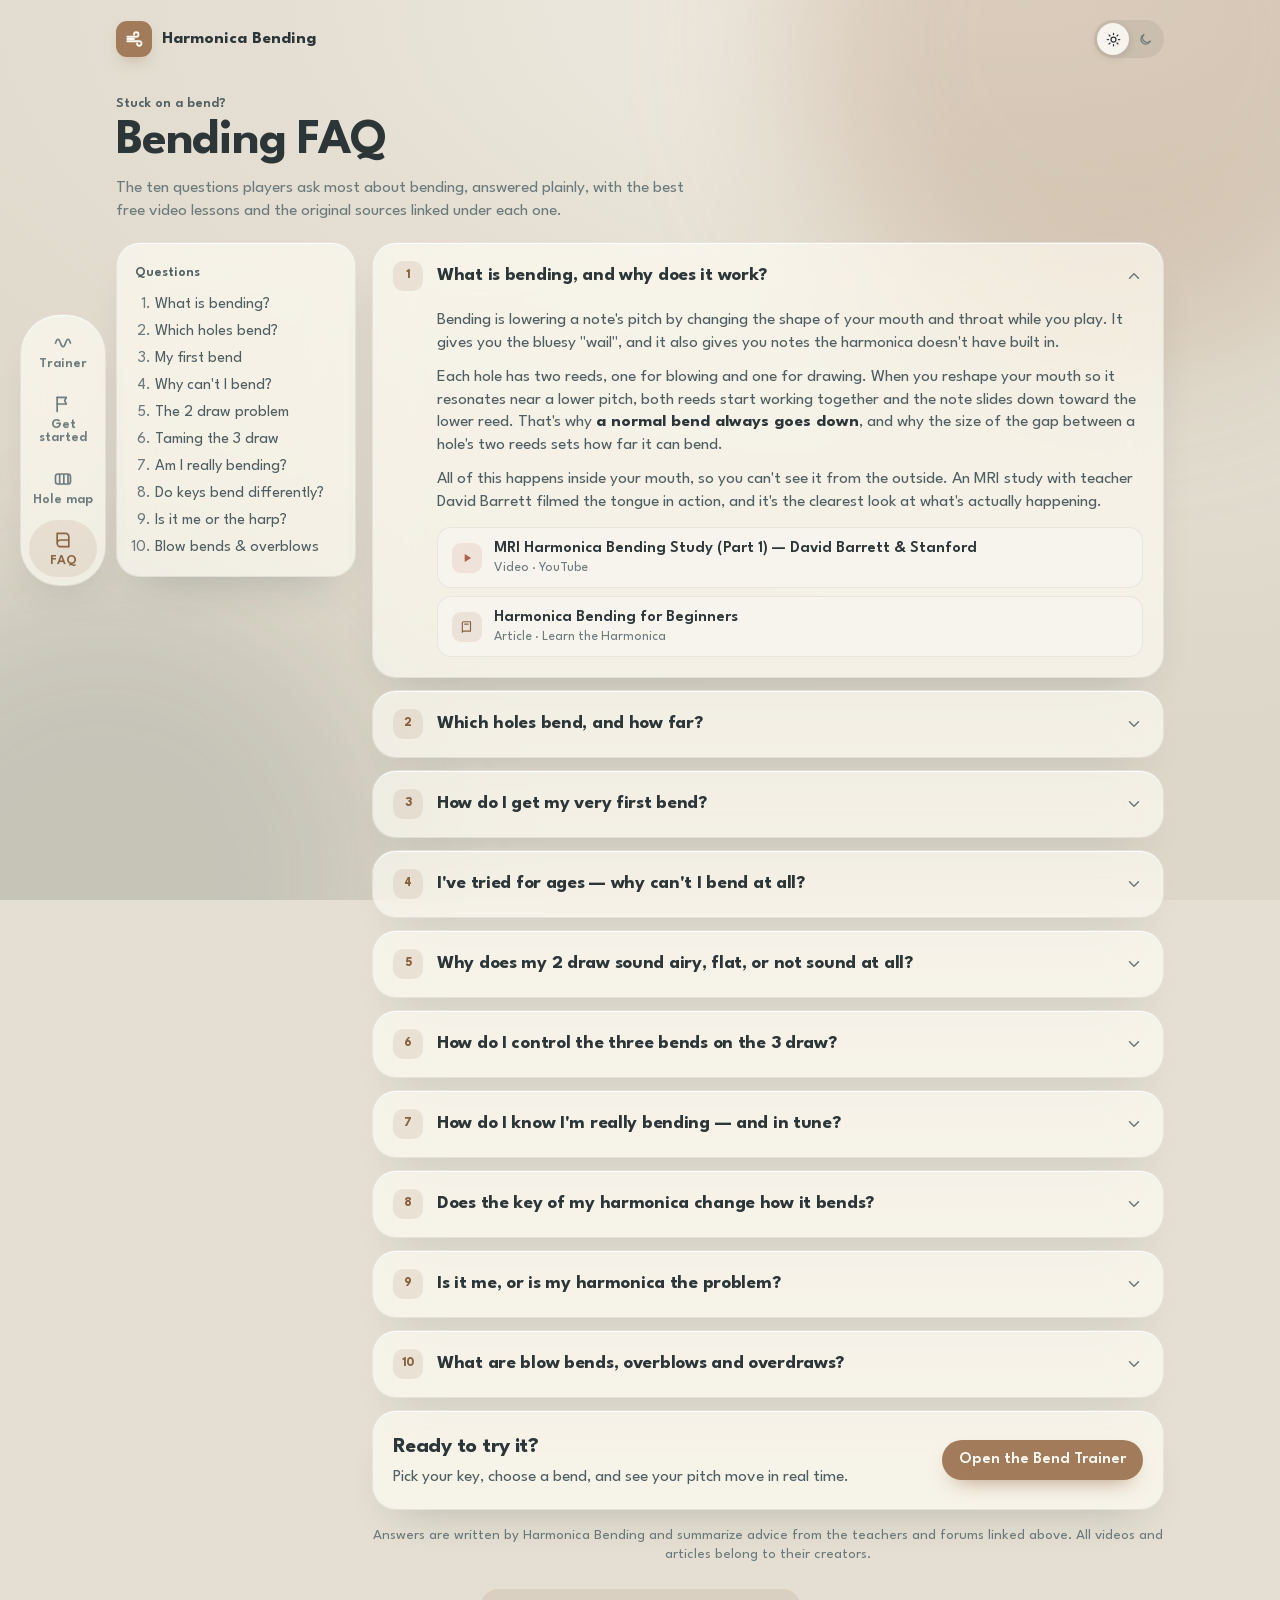
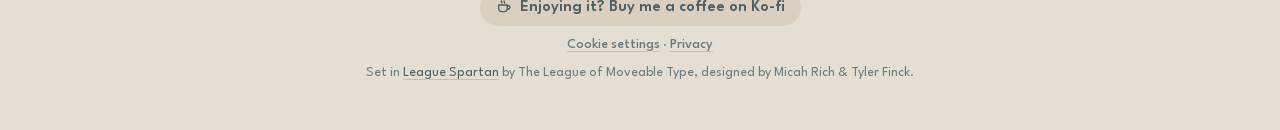
==== faq.html @ 11babf8d "Add side menu and show the hole map in the bend picker - Step 2 now opens the hole map; tapping a be" ====
<!doctype html>
<html lang="en">
<head>
  <meta charset="utf-8">
  <meta name="viewport" content="width=device-width, initial-scale=1, viewport-fit=cover">
  <!-- Google tag (gtag.js) with Consent Mode v2: analytics stays off in the EEA, UK and
       Switzerland until the visitor allows it (banner in js/consent.js). Ads are never used. -->
  <script>
    window.dataLayer = window.dataLayer || [];
    function gtag(){dataLayer.push(arguments);}
    gtag('consent', 'default', {
      ad_storage: 'denied', ad_user_data: 'denied', ad_personalization: 'denied', analytics_storage: 'denied',
      region: ['AT','BE','BG','HR','CY','CZ','DK','EE','FI','FR','DE','GR','HU','IE','IT','LV','LT','LU','MT','NL',
               'PL','PT','RO','SK','SI','ES','SE','IS','LI','NO','GB','CH']
    });
    gtag('consent', 'default', {
      ad_storage: 'denied', ad_user_data: 'denied', ad_personalization: 'denied', analytics_storage: 'granted'
    });
    try {
      var choice = JSON.parse(localStorage.getItem('hs.consent'));
      if (choice) gtag('consent', 'update', { analytics_storage: choice });
    } catch (e) { /* storage unavailable */ }
    gtag('js', new Date());
    gtag('config', 'G-1V1MS5JSF1');
  </script>
  <script async src="https://www.googletagmanager.com/gtag/js?id=G-1V1MS5JSF1"></script>
  <script src="js/consent.js" defer></script>
  <title>Harmonica Bending FAQ · How to Bend Notes on Harmonica</title>
  <meta name="description" content="How to bend notes on harmonica, answered plainly: your first bend, the 2 draw problem, the 3 draw, which holes bend, overblows and more, with free video lessons.">
  <link rel="canonical" href="https://harmonicabending.com/faq">
  <meta property="og:type" content="article">
  <meta property="og:site_name" content="Harmonica Bending">
  <meta property="og:title" content="Harmonica Bending FAQ · How to Bend Notes on Harmonica">
  <meta property="og:description" content="The ten questions players ask most about bending, answered plainly, with the best free video lessons linked under each one.">
  <meta property="og:url" content="https://harmonicabending.com/faq">
  <meta name="twitter:card" content="summary">
  <meta name="twitter:title" content="Harmonica Bending FAQ · How to Bend Notes on Harmonica">
  <meta name="twitter:description" content="The ten questions players ask most about bending, answered plainly, with the best free video lessons linked under each one.">
  <meta name="theme-color" content="#dcd7c9" media="(prefers-color-scheme: light)">
  <meta name="theme-color" content="#2c3639" media="(prefers-color-scheme: dark)">
  <link rel="icon" href="favicon.svg" type="image/svg+xml">
  <script src="js/theme.js"></script>
  <link rel="preload" href="fonts/league-spartan-latin.woff2" as="font" type="font/woff2" crossorigin>
  <link rel="stylesheet" href="css/styles.css">
  <script type="application/ld+json">
{
  "@context": "https://schema.org",
  "@graph": [
    {
      "@type": "WebSite",
      "@id": "https://harmonicabending.com/#website",
      "url": "https://harmonicabending.com/",
      "name": "Harmonica Bending",
      "inLanguage": "en"
    },
    {
      "@type": "FAQPage",
      "@id": "https://harmonicabending.com/faq#faq",
      "url": "https://harmonicabending.com/faq",
      "name": "Harmonica Bending FAQ: How to Bend Notes on Harmonica",
      "description": "Plain answers to the ten most common harmonica bending questions, with free video lessons and sources linked under each one.",
      "inLanguage": "en",
      "dateModified": "2026-10-05",
      "isPartOf": {
        "@id": "https://harmonicabending.com/#website"
      },
      "about": {
        "@type": "Thing",
        "name": "Harmonica bending",
        "sameAs": "https://en.wikipedia.org/wiki/Harmonica_techniques"
      },
      "breadcrumb": {
        "@id": "https://harmonicabending.com/faq#breadcrumb"
      },
      "mainEntity": [
        {
          "@type": "Question",
          "@id": "https://harmonicabending.com/faq#what",
          "name": "What is bending, and why does it work?",
          "url": "https://harmonicabending.com/faq#what",
          "acceptedAnswer": {
            "@type": "Answer",
            "text": "Bending is lowering a note's pitch by changing the shape of your mouth and throat while you play. It gives you the bluesy \"wail\", and it also gives you notes the harmonica doesn't have built in.\n\nEach hole has two reeds, one for blowing and one for drawing. When you reshape your mouth so it resonates near a lower pitch, both reeds start working together and the note slides down toward the lower reed. That's why a normal bend always goes down, and why the size of the gap between a hole's two reeds sets how far it can bend.\n\nAll of this happens inside your mouth, so you can't see it from the outside. An MRI study with teacher David Barrett filmed the tongue in action, and it's the clearest look at what's actually happening."
          }
        },
        {
          "@type": "Question",
          "@id": "https://harmonicabending.com/faq#which",
          "name": "Which holes bend, and how far?",
          "url": "https://harmonicabending.com/faq#which",
          "acceptedAnswer": {
            "@type": "Answer",
            "text": "On a standard 10-hole (Richter-tuned) harmonica, the pattern is the same in every key:\n\n- Draw bends, holes 1–6: hole 1 bends a half step, hole 2 a whole step, hole 3 a step and a half, hole 4 a half step, hole 6 a half step. Hole 5 barely moves.\n- Blow bends, holes 8–10: hole 8 a half step, hole 9 a half step, hole 10 a whole step. Hole 7 barely moves.\n\nOn a C harp, for example, the 3 draw (B) can bend down to B♭, A and A♭. On other keys the actual notes move up or down, but the holes and the number of steps stay the same. The trainer's hole map shows the exact notes for whichever key you pick."
          }
        },
        {
          "@type": "Question",
          "@id": "https://harmonicabending.com/faq#first",
          "name": "How do I get my very first bend?",
          "url": "https://harmonicabending.com/faq#first",
          "acceptedAnswer": {
            "@type": "Answer",
            "text": "Most people get their first bend on the 4 draw or the 1 draw.\n\n- Start with a clean single note. Bending a chord or a leaky note is much harder.\n- Keep your lips relaxed and still. Draw gently, then slide your tongue back as if you were saying \"ee\" and then \"oo\". You should hear the note dip and come back.\n- Try it without the harmonica first: a falling whistle uses almost the same tongue movement.\n- Expect it to take days or weeks, not minutes. Almost everyone finds it slower than they expected."
          }
        },
        {
          "@type": "Question",
          "@id": "https://harmonicabending.com/faq#cant",
          "name": "I've tried for ages — why can't I bend at all?",
          "url": "https://harmonicabending.com/faq#cant",
          "acceptedAnswer": {
            "@type": "Answer",
            "text": "Usually it's one of these:\n\n- Pulling harder instead of reshaping. Force can drag the pitch a little, but it tires you out, can damage reeds, and doesn't build the real skill.\n- Mouth too open, or the harp too shallow. You need a small, rounded \"oo\" mouth with a closed-off space behind it. If your lips barely touch the harp, it won't work.\n- Lips doing the work. The lips should only seal. The tongue, jaw and throat do the bending.\n- Tilting the harp. Tilting can help you find your first bend, but it isn't a long-term technique.\n- A very cheap harmonica. Toy-grade harps leak air and make bending much harder (see question 9)."
          }
        },
        {
          "@type": "Question",
          "@id": "https://harmonicabending.com/faq#two",
          "name": "Why does my 2 draw sound airy, flat, or not sound at all?",
          "url": "https://harmonicabending.com/faq#two",
          "acceptedAnswer": {
            "@type": "Answer",
            "text": "This is the most common problem in a player's first years, and the harp usually isn't broken. The normal resting shape of most people's mouths happens to sit close to the pitch of the 2 draw reed, so it half-bends before you've tried to bend anything. The note comes out weak, flat or breathy.\n\n- Play it softer. A gentle draw often sounds clean where a hard one chokes.\n- Keep the tongue low and flat, with the harp deep in your mouth and a relaxed throat.\n- Keep your nose closed. Breathing through it wastes air and makes bending impossible.\n- Low-key harps (like B♭ and below) make this harder, because their bigger reeds respond more slowly."
          }
        },
        {
          "@type": "Question",
          "@id": "https://harmonicabending.com/faq#three",
          "name": "How do I control the three bends on the 3 draw?",
          "url": "https://harmonicabending.com/faq#three",
          "acceptedAnswer": {
            "@type": "Answer",
            "text": "The 3 draw has three bends packed into one hole, so the trick is control, not depth. Many players can drop straight to the bottom but can't stop halfway.\n\n- Learn them one at a time: the half step first, then the whole step, then the step and a half.\n- Different bends use a different tongue position. The 3 draw bends come from raising the middle-to-back of the tongue (you'll feel it near your back molars). The 2 draw needs the hump even further back.\n- Practice in front of a mirror without the harp, then add the harp back.\n- Use a tuner, or the trainer's green target band, to check you're actually landing on the in-between notes."
          }
        },
        {
          "@type": "Question",
          "@id": "https://harmonicabending.com/faq#know",
          "name": "How do I know I'm really bending — and in tune?",
          "url": "https://harmonicabending.com/faq#know",
          "acceptedAnswer": {
            "@type": "Answer",
            "text": "A real bend makes the note's pitch clearly slide. If you're not sure whether it moved, it probably didn't yet. Changes in tone or volume alone don't count.\n\nBeing in tune is the next step. A bend that only gets three-quarters of the way down sounds sour against a band. Practice two skills:\n\n- Slides: start on the natural note and glide down into the bent note.\n- Straight hits: land directly on the bent note with no audible slide.\n\nThe Bend Trainer was built for this. It draws your pitch live against the target and tells you how close you got and how long you held it."
          }
        },
        {
          "@type": "Question",
          "@id": "https://harmonicabending.com/faq#keys",
          "name": "Does the key of my harmonica change how it bends?",
          "url": "https://harmonicabending.com/faq#keys",
          "acceptedAnswer": {
            "@type": "Answer",
            "text": "The holes and bend sizes are the same on every key, but how it feels changes a lot:\n\n- Lower keys (G, A, B♭, and \"low\" harps) have bigger reeds. Bends are deep and loose but respond slowly, so they're easy to overshoot. The 2 draw is noticeably harder on a B♭ than on a C.\n- Higher keys (E, F, F♯) have small, stiff reeds. Bends happen in a tight window and need precise tongue moves.\n- C, D and A sit in the middle, which is why they're the usual keys to learn bending on.\n\nRange matters too. Standard harps in G to B start in a lower octave than harps in C to F♯, so a G harp is lower than a C harp, not higher.\n\nA handy trick from experienced players: if you can bend a certain pitch on one harp, you can find the same pitch on another key and use the same mouth shape."
          }
        },
        {
          "@type": "Question",
          "@id": "https://harmonicabending.com/faq#harp",
          "name": "Is it me, or is my harmonica the problem?",
          "url": "https://harmonicabending.com/faq#harp",
          "acceptedAnswer": {
            "@type": "Answer",
            "text": "Most of the time it's technique, but the harp can make things much harder:\n\n- Very cheap or toy harps leak air and have poorly set reeds. A solid entry-level harp (the kind most teachers recommend) bends far more easily.\n- Reed gaps (how far each reed sits from its slot) affect how a hole bends. A badly gapped reed can feel stuck, or jump straight to the bottom of the bend.\n- Test it: if one hole fails on one harp but the same note bends fine on a different harp, suspect the harp.\n\nReed gapping is a skill you can learn, or a harmonica technician can set a harp up for you."
          }
        },
        {
          "@type": "Question",
          "@id": "https://harmonicabending.com/faq#over",
          "name": "What are blow bends, overblows and overdraws?",
          "url": "https://harmonicabending.com/faq#over",
          "acceptedAnswer": {
            "@type": "Answer",
            "text": "- Blow bends (holes 8–10) work like draw bends, but while blowing. They need a narrower, more focused airstream. Learn them after your draw bends feel solid.\n- Overblows (holes 1, 4, 5, 6) and overdraws (holes 7, 9, 10) raise the pitch. The opposite reed pops in and plays a note just above the normal one, filling the last gaps in the scale.\n\nOverblows are an advanced technique. Most players start with the 6 overblow, and a well-gapped harp helps a lot. The trainer includes them under \"Show overblows & overdraws\"."
          }
        }
      ]
    },
    {
      "@type": "BreadcrumbList",
      "@id": "https://harmonicabending.com/faq#breadcrumb",
      "itemListElement": [
        {
          "@type": "ListItem",
          "position": 1,
          "name": "Harmonica Bending Trainer",
          "item": "https://harmonicabending.com/"
        },
        {
          "@type": "ListItem",
          "position": 2,
          "name": "Bending FAQ",
          "item": "https://harmonicabending.com/faq"
        }
      ]
    }
  ]
}
  </script>
</head>
<body>
  <div class="backdrop" aria-hidden="true"><div class="glow a"></div><div class="glow b"></div></div>

  <svg width="0" height="0" style="position:absolute" aria-hidden="true">
    <symbol id="i-play" viewBox="0 0 24 24"><path fill="currentColor" d="M8 5v14l11-7z"/></symbol>
    <symbol id="i-read" viewBox="0 0 24 24"><path fill="none" stroke="currentColor" stroke-width="2" stroke-linecap="round" stroke-linejoin="round" d="M4 5a2 2 0 0 1 2-2h12v16H6a2 2 0 0 0-2 2zM4 21V5M8 7h6"/></symbol>
    <symbol id="i-logo" viewBox="0 0 24 24"><g fill="none" stroke="currentColor" stroke-width="2.4" stroke-linecap="round"><path d="M3 9h12a3 3 0 1 0-3-3"/><path d="M3 15h16a3 3 0 1 1-3 3"/><path d="M3 12h9"/></g></symbol>
    <symbol id="i-sun" viewBox="0 0 24 24"><g fill="none" stroke="currentColor" stroke-width="2" stroke-linecap="round"><circle cx="12" cy="12" r="4"/><path d="M12 2v2M12 20v2M4.9 4.9l1.4 1.4M17.7 17.7l1.4 1.4M2 12h2M20 12h2M4.9 19.1l1.4-1.4M17.7 6.3l1.4-1.4"/></g></symbol>
    <symbol id="i-moon" viewBox="0 0 24 24"><path d="M20 14.5A8 8 0 1 1 9.5 4a6.5 6.5 0 0 0 10.5 10.5z" fill="none" stroke="currentColor" stroke-width="2" stroke-linejoin="round"/></symbol>
    <symbol id="i-wave" viewBox="0 0 24 24"><path d="M3 12c2-6 4-6 6 0s4 6 6 0 4-6 6 0" fill="none" stroke="currentColor" stroke-width="2" stroke-linecap="round"/></symbol>
    <symbol id="i-cup" viewBox="0 0 24 24"><g fill="none" stroke="currentColor" stroke-width="2" stroke-linecap="round" stroke-linejoin="round"><path d="M4 9h13v5a5 5 0 0 1-5 5H9a5 5 0 0 1-5-5z"/><path d="M17 10h1.5a2.5 2.5 0 0 1 0 5H17"/><path d="M8 3c0 1.5 1 1.5 1 3M12 3c0 1.5 1 1.5 1 3"/></g></symbol>
    <symbol id="i-chev" viewBox="0 0 24 24"><path fill="none" stroke="currentColor" stroke-width="2" stroke-linecap="round" stroke-linejoin="round" d="m6 9 6 6 6-6"/></symbol>
    <symbol id="i-flag" viewBox="0 0 24 24"><g fill="none" stroke="currentColor" stroke-width="2" stroke-linecap="round" stroke-linejoin="round"><path d="M5 21V4"/><path d="M5 4h11l-2 4 2 4H5"/></g></symbol>
    <symbol id="i-grid" viewBox="0 0 24 24"><g fill="none" stroke="currentColor" stroke-width="2"><rect x="3" y="6" width="18" height="12" rx="3"/><path d="M8 6v12M13 6v12M18 6v12"/></g></symbol>
    <symbol id="i-book" viewBox="0 0 24 24"><path d="M5 4h10a4 4 0 0 1 4 4v12H9a4 4 0 0 1-4-4z M5 16a4 4 0 0 1 4-4h10" fill="none" stroke="currentColor" stroke-width="2" stroke-linejoin="round"/></symbol>
  </svg>

  <nav class="rail" aria-label="Site">
    <a class="ri" href="index.html"><svg aria-hidden="true"><use href="#i-wave"/></svg><span>Trainer</span></a>
    <a class="ri" href="index.html#about"><svg aria-hidden="true"><use href="#i-flag"/></svg><span>Get started</span></a>
    <a class="ri" href="index.html#holeMap"><svg aria-hidden="true"><use href="#i-grid"/></svg><span>Hole map</span></a>
    <a class="ri" href="faq.html" aria-current="page"><svg aria-hidden="true"><use href="#i-book"/></svg><span>FAQ</span></a>
  </nav>

  <div class="shell">
    <header class="topbar">
      <a class="brand" href="index.html">
        <span class="brand-mark"><svg><use href="#i-logo"/></svg></span>
        <span class="brand-name">Harmonica Bending</span>
      </a>
      <span></span>
      <div class="top-actions">
        <div class="theme-toggle" role="group" aria-label="Color theme">
          <button type="button" data-theme-set="light" aria-label="Light mode" title="Light mode"><svg><use href="#i-sun"/></svg></button>
          <button type="button" data-theme-set="dark" aria-label="Dark mode" title="Dark mode"><svg><use href="#i-moon"/></svg></button>
        </div>
      </div>
    </header>

    <section class="faq-intro">
      <span class="lbl">Stuck on a bend?</span>
      <h1 class="display">Bending FAQ</h1>
      <p class="muted">The ten questions players ask most about bending, answered plainly, with the best free video lessons and the original sources linked under each one.</p>
    </section>

    <div class="faq-layout">
      <nav class="toc card" aria-label="Questions">
        <span class="lbl">Questions</span>
        <ol>
          <li><a href="#what">What is bending?</a></li>
          <li><a href="#which">Which holes bend?</a></li>
          <li><a href="#first">My first bend</a></li>
          <li><a href="#cant">Why can't I bend?</a></li>
          <li><a href="#two">The 2 draw problem</a></li>
          <li><a href="#three">Taming the 3 draw</a></li>
          <li><a href="#know">Am I really bending?</a></li>
          <li><a href="#keys">Do keys bend differently?</a></li>
          <li><a href="#harp">Is it me or the harp?</a></li>
          <li><a href="#over">Blow bends &amp; overblows</a></li>
        </ol>
      </nav>

      <div class="faq-list">

        <details class="qa card" id="what" open>
          <summary><span class="qn">1</span>What is bending, and why does it work?<svg class="chev"><use href="#i-chev"/></svg></summary>
          <div class="answer">
            <p>Bending is lowering a note's pitch by changing the shape of your mouth and throat while you play. It gives you the bluesy "wail", and it also gives you notes the harmonica doesn't have built in.</p>
            <p>Each hole has two reeds, one for blowing and one for drawing. When you reshape your mouth so it resonates near a lower pitch, both reeds start working together and the note slides down toward the lower reed. That's why <strong>a normal bend always goes down</strong>, and why the size of the gap between a hole's two reeds sets how far it can bend.</p>
            <p>All of this happens inside your mouth, so you can't see it from the outside. An MRI study with teacher David Barrett filmed the tongue in action, and it's the clearest look at what's actually happening.</p>
            <div class="resources">
              <a class="res" href="https://www.youtube.com/watch?v=I5ZjNUWnhgk" target="_blank" rel="noopener"><span class="res-icon video"><svg><use href="#i-play"/></svg></span><span class="res-text"><b>MRI Harmonica Bending Study (Part 1) — David Barrett &amp; Stanford</b><span>Video · YouTube</span></span></a>
              <a class="res" href="https://www.learntheharmonica.com/post/harmonica-bending-for-beginners" target="_blank" rel="noopener"><span class="res-icon read"><svg><use href="#i-read"/></svg></span><span class="res-text"><b>Harmonica Bending for Beginners</b><span>Article · Learn the Harmonica</span></span></a>
            </div>
          </div>
        </details>

        <details class="qa card" id="which">
          <summary><span class="qn">2</span>Which holes bend, and how far?<svg class="chev"><use href="#i-chev"/></svg></summary>
          <div class="answer">
            <p>On a standard 10-hole (Richter-tuned) harmonica, the pattern is the same in every key:</p>
            <ul>
              <li><strong>Draw bends, holes 1–6:</strong> hole 1 bends a half step, hole 2 a whole step, hole 3 a step and a half, hole 4 a half step, hole 6 a half step. Hole 5 barely moves.</li>
              <li><strong>Blow bends, holes 8–10:</strong> hole 8 a half step, hole 9 a half step, hole 10 a whole step. Hole 7 barely moves.</li>
            </ul>
            <p>On a C harp, for example, the 3 draw (B) can bend down to B♭, A and A♭. On other keys the actual notes move up or down, but the holes and the number of steps stay the same. The trainer's hole map shows the exact notes for whichever key you pick.</p>
            <div class="resources">
              <a class="res" href="index.html"><span class="res-icon read"><svg><use href="#i-read"/></svg></span><span class="res-text"><b>Open the hole map in the Bend Trainer</b><span>Every bend, in all keys</span></span></a>
              <a class="res" href="https://www.learntheharmonica.com/post/harmonica-note-chart-all-keys" target="_blank" rel="noopener"><span class="res-icon read"><svg><use href="#i-read"/></svg></span><span class="res-text"><b>Note Layout for All Keys of Harmonica (free chart)</b><span>Chart · Learn the Harmonica</span></span></a>
            </div>
          </div>
        </details>

        <details class="qa card" id="first">
          <summary><span class="qn">3</span>How do I get my very first bend?<svg class="chev"><use href="#i-chev"/></svg></summary>
          <div class="answer">
            <p>Most people get their first bend on the <strong>4 draw</strong> or the <strong>1 draw</strong>.</p>
            <ul>
              <li>Start with a clean single note. Bending a chord or a leaky note is much harder.</li>
              <li>Keep your lips relaxed and still. Draw gently, then slide your tongue back as if you were saying "ee" and then "oo". You should hear the note dip and come back.</li>
              <li>Try it without the harmonica first: a falling whistle uses almost the same tongue movement.</li>
              <li>Expect it to take days or weeks, not minutes. Almost everyone finds it slower than they expected.</li>
            </ul>
            <div class="resources">
              <a class="res" href="https://www.youtube.com/watch?v=67ZbI4S-hTQ" target="_blank" rel="noopener"><span class="res-icon video"><svg><use href="#i-play"/></svg></span><span class="res-text"><b>3 EASY Steps to Bending on Harmonica</b><span>Video · LearnTheHarmonica.com</span></span></a>
              <a class="res" href="https://www.youtube.com/watch?v=cbiOtr_pNyk" target="_blank" rel="noopener"><span class="res-icon video"><svg><use href="#i-play"/></svg></span><span class="res-text"><b>8 Tips For Bending On Harmonica</b><span>Video · Tomlin Leckie</span></span></a>
            </div>
          </div>
        </details>

        <details class="qa card" id="cant">
          <summary><span class="qn">4</span>I've tried for ages — why can't I bend at all?<svg class="chev"><use href="#i-chev"/></svg></summary>
          <div class="answer">
            <p>Usually it's one of these:</p>
            <ul>
              <li><strong>Pulling harder instead of reshaping.</strong> Force can drag the pitch a little, but it tires you out, can damage reeds, and doesn't build the real skill.</li>
              <li><strong>Mouth too open, or the harp too shallow.</strong> You need a small, rounded "oo" mouth with a closed-off space behind it. If your lips barely touch the harp, it won't work.</li>
              <li><strong>Lips doing the work.</strong> The lips should only seal. The tongue, jaw and throat do the bending.</li>
              <li><strong>Tilting the harp.</strong> Tilting can help you find your first bend, but it isn't a long-term technique.</li>
              <li><strong>A very cheap harmonica.</strong> Toy-grade harps leak air and make bending much harder (see question 9).</li>
            </ul>
            <div class="resources">
              <a class="res" href="https://www.learntheharmonica.com/post/top-5-bending-mistakes-on-harmonica" target="_blank" rel="noopener"><span class="res-icon read"><svg><use href="#i-read"/></svg></span><span class="res-text"><b>Top 5 Bending Mistakes on Harmonica</b><span>Article · Learn the Harmonica</span></span></a>
              <a class="res" href="https://www.youtube.com/watch?v=sfO8AucmXLM" target="_blank" rel="noopener"><span class="res-icon video"><svg><use href="#i-play"/></svg></span><span class="res-text"><b>Are YOU making these MISTAKES with bends?</b><span>Video · YouTube</span></span></a>
            </div>
          </div>
        </details>

        <details class="qa card" id="two">
          <summary><span class="qn">5</span>Why does my 2 draw sound airy, flat, or not sound at all?<svg class="chev"><use href="#i-chev"/></svg></summary>
          <div class="answer">
            <p>This is the most common problem in a player's first years, and the harp usually isn't broken. The normal resting shape of most people's mouths happens to sit close to the pitch of the 2 draw reed, so it half-bends before you've tried to bend anything. The note comes out weak, flat or breathy.</p>
            <ul>
              <li><strong>Play it softer.</strong> A gentle draw often sounds clean where a hard one chokes.</li>
              <li>Keep the tongue low and flat, with the harp deep in your mouth and a relaxed throat.</li>
              <li>Keep your nose closed. Breathing through it wastes air and makes bending impossible.</li>
              <li>Low-key harps (like B♭ and below) make this harder, because their bigger reeds respond more slowly.</li>
            </ul>
            <div class="resources">
              <a class="res" href="https://www.youtube.com/watch?v=QTzyM-mq7Qc" target="_blank" rel="noopener"><span class="res-icon video"><svg><use href="#i-play"/></svg></span><span class="res-text"><b>Harmonica 2 hole draw problem (How to play a clean 2 hole draw)</b><span>Video · Tomlin Leckie</span></span></a>
              <a class="res" href="https://www.bluesharmonica.com/whats_deal_2_draw" target="_blank" rel="noopener"><span class="res-icon read"><svg><use href="#i-read"/></svg></span><span class="res-text"><b>"What's the deal with the 2 draw?" — David Barrett answers</b><span>Forum · BluesHarmonica.com</span></span></a>
              <a class="res" href="https://www.bluesharmonica.com/faq" target="_blank" rel="noopener"><span class="res-icon video"><svg><use href="#i-play"/></svg></span><span class="res-text"><b>BluesHarmonica.com FAQ videos (2 draw &amp; high notes)</b><span>Video · BluesHarmonica.com</span></span></a>
            </div>
          </div>
        </details>

        <details class="qa card" id="three">
          <summary><span class="qn">6</span>How do I control the three bends on the 3 draw?<svg class="chev"><use href="#i-chev"/></svg></summary>
          <div class="answer">
            <p>The 3 draw has three bends packed into one hole, so the trick is <strong>control, not depth</strong>. Many players can drop straight to the bottom but can't stop halfway.</p>
            <ul>
              <li>Learn them one at a time: the half step first, then the whole step, then the step and a half.</li>
              <li>Different bends use a different tongue position. The 3 draw bends come from raising the middle-to-back of the tongue (you'll feel it near your back molars). The 2 draw needs the hump even further back.</li>
              <li>Practice in front of a mirror without the harp, then add the harp back.</li>
              <li>Use a tuner, or the trainer's green target band, to check you're actually landing on the in-between notes.</li>
            </ul>
            <div class="resources">
              <a class="res" href="https://www.youtube.com/watch?v=og8cnKY75Ts" target="_blank" rel="noopener"><span class="res-icon video"><svg><use href="#i-play"/></svg></span><span class="res-text"><b>Mastering Bending | 3 Hole Draw</b><span>Video · Konstantin Reinfeld</span></span></a>
              <a class="res" href="https://www.youtube.com/watch?v=NN5TU206UP4" target="_blank" rel="noopener"><span class="res-icon video"><svg><use href="#i-play"/></svg></span><span class="res-text"><b>How to master hole 3 bend a whole tone step</b><span>Video · Filip Jers Music</span></span></a>
              <a class="res" href="https://bluesharmonica.com/2_and_3_hole_bends" target="_blank" rel="noopener"><span class="res-icon read"><svg><use href="#i-read"/></svg></span><span class="res-text"><b>2 and 3 hole bends — tongue placement explained</b><span>Forum · BluesHarmonica.com</span></span></a>
            </div>
          </div>
        </details>

        <details class="qa card" id="know">
          <summary><span class="qn">7</span>How do I know I'm really bending — and in tune?<svg class="chev"><use href="#i-chev"/></svg></summary>
          <div class="answer">
            <p>A real bend makes the note's pitch clearly slide. If you're not sure whether it moved, it probably didn't yet. Changes in tone or volume alone don't count.</p>
            <p>Being in tune is the next step. A bend that only gets three-quarters of the way down sounds sour against a band. Practice two skills:</p>
            <ul>
              <li><strong>Slides:</strong> start on the natural note and glide down into the bent note.</li>
              <li><strong>Straight hits:</strong> land directly on the bent note with no audible slide.</li>
            </ul>
            <p>The <a href="index.html">Bend Trainer</a> was built for this. It draws your pitch live against the target and tells you how close you got and how long you held it.</p>
            <div class="resources">
              <a class="res" href="https://www.youtube.com/watch?v=CtQJVeVrCl4" target="_blank" rel="noopener"><span class="res-icon video"><svg><use href="#i-play"/></svg></span><span class="res-text"><b>How to hit your blues harmonica bends straight on</b><span>Video · Tomlin Leckie</span></span></a>
              <a class="res" href="index.html"><span class="res-icon read"><svg><use href="#i-read"/></svg></span><span class="res-text"><b>Check your bends live in the Bend Trainer</b><span>Uses your microphone</span></span></a>
            </div>
          </div>
        </details>

        <details class="qa card" id="keys">
          <summary><span class="qn">8</span>Does the key of my harmonica change how it bends?<svg class="chev"><use href="#i-chev"/></svg></summary>
          <div class="answer">
            <p>The holes and bend sizes are the same on every key, but <strong>how it feels changes a lot</strong>:</p>
            <ul>
              <li><strong>Lower keys</strong> (G, A, B♭, and "low" harps) have bigger reeds. Bends are deep and loose but respond slowly, so they're easy to overshoot. The 2 draw is noticeably harder on a B♭ than on a C.</li>
              <li><strong>Higher keys</strong> (E, F, F♯) have small, stiff reeds. Bends happen in a tight window and need precise tongue moves.</li>
              <li><strong>C, D and A</strong> sit in the middle, which is why they're the usual keys to learn bending on.</li>
            </ul>
            <p>Range matters too. Standard harps in G to B start in a lower octave than harps in C to F♯, so a G harp is lower than a C harp, not higher.</p>
            <p>A handy trick from experienced players: if you can bend a certain pitch on one harp, you can find the same pitch on another key and use the same mouth shape.</p>
            <div class="resources">
              <a class="res" href="https://www.youtube.com/watch?v=7IGpaUlwu8I" target="_blank" rel="noopener"><span class="res-icon video"><svg><use href="#i-play"/></svg></span><span class="res-text"><b>Low vs Regular Harmonicas: Everything You Need To Know</b><span>Video · YouTube</span></span></a>
              <a class="res" href="https://www.bluesharmonica.com/octave_range" target="_blank" rel="noopener"><span class="res-icon read"><svg><use href="#i-read"/></svg></span><span class="res-text"><b>Octave range of harmonica keys — Winslow Yerxa</b><span>Forum · BluesHarmonica.com</span></span></a>
              <a class="res" href="https://www.bluesharmonica.com/holes_do_not_bend" target="_blank" rel="noopener"><span class="res-icon read"><svg><use href="#i-read"/></svg></span><span class="res-text"><b>Holes that do not bend — the same-pitch trick</b><span>Forum · BluesHarmonica.com</span></span></a>
            </div>
          </div>
        </details>

        <details class="qa card" id="harp">
          <summary><span class="qn">9</span>Is it me, or is my harmonica the problem?<svg class="chev"><use href="#i-chev"/></svg></summary>
          <div class="answer">
            <p>Most of the time it's technique, but the harp can make things much harder:</p>
            <ul>
              <li><strong>Very cheap or toy harps</strong> leak air and have poorly set reeds. A solid entry-level harp (the kind most teachers recommend) bends far more easily.</li>
              <li><strong>Reed gaps</strong> (how far each reed sits from its slot) affect how a hole bends. A badly gapped reed can feel stuck, or jump straight to the bottom of the bend.</li>
              <li><strong>Test it:</strong> if one hole fails on one harp but the same note bends fine on a different harp, suspect the harp.</li>
            </ul>
            <p>Reed gapping is a skill you can learn, or a harmonica technician can set a harp up for you.</p>
            <div class="resources">
              <a class="res" href="https://www.youtube.com/watch?v=hWo0MEljFPA" target="_blank" rel="noopener"><span class="res-icon video"><svg><use href="#i-play"/></svg></span><span class="res-text"><b>Is my harmonica broken? Can it be fixed?</b><span>Video · Li'l Chuck The One Man Skiffle Machine</span></span></a>
              <a class="res" href="https://forum.harmonica.com/t/clean-2-hole-draw-not-bent/8710" target="_blank" rel="noopener"><span class="res-icon read"><svg><use href="#i-read"/></svg></span><span class="res-text"><b>Clean 2 hole draw — reed or technique?</b><span>Forum · Harmonica.com</span></span></a>
            </div>
          </div>
        </details>

        <details class="qa card" id="over">
          <summary><span class="qn">10</span>What are blow bends, overblows and overdraws?<svg class="chev"><use href="#i-chev"/></svg></summary>
          <div class="answer">
            <ul>
              <li><strong>Blow bends</strong> (holes 8–10) work like draw bends, but while blowing. They need a narrower, more focused airstream. Learn them after your draw bends feel solid.</li>
              <li><strong>Overblows</strong> (holes 1, 4, 5, 6) and <strong>overdraws</strong> (holes 7, 9, 10) <em>raise</em> the pitch. The opposite reed pops in and plays a note just above the normal one, filling the last gaps in the scale.</li>
            </ul>
            <p>Overblows are an advanced technique. Most players start with the 6 overblow, and a well-gapped harp helps a lot. The trainer includes them under "Show overblows &amp; overdraws".</p>
            <div class="resources">
              <a class="res" href="https://www.youtube.com/watch?v=PyQrPxJ0u_8" target="_blank" rel="noopener"><span class="res-icon video"><svg><use href="#i-play"/></svg></span><span class="res-text"><b>Harmonica Blues Lesson 31 — How To Overblow 6</b><span>Video · zenmusicuk</span></span></a>
              <a class="res" href="https://en.wikipedia.org/wiki/Harmonica_techniques" target="_blank" rel="noopener"><span class="res-icon read"><svg><use href="#i-read"/></svg></span><span class="res-text"><b>Harmonica techniques — bending &amp; overbending</b><span>Reference · Wikipedia</span></span></a>
            </div>
          </div>
        </details>

        <section class="cta card">
          <div>
            <h3 class="display">Ready to try it?</h3>
            <p>Pick your key, choose a bend, and see your pitch move in real time.</p>
          </div>
          <a class="btn btn-primary" href="index.html">Open the Bend Trainer</a>
        </section>

        <p class="faq-note">Answers are written by Harmonica Bending and summarize advice from the teachers and forums linked above. All videos and articles belong to their creators.</p>
      </div>
    </div>

    <footer class="footer">
      <a class="kofi" href="https://ko-fi.com/harpbends" target="_blank" rel="noopener"><svg><use href="#i-cup"/></svg>Enjoying it? Buy me a coffee on Ko-fi</a>
      <p class="footer-links"><button type="button" class="linkish" data-cookie-settings>Cookie settings</button> · <a href="privacy.html">Privacy</a></p>
      <p class="credits">Set in <a href="https://github.com/theleagueof/league-spartan" target="_blank" rel="noopener">League Spartan</a> by The League of Moveable Type, designed by Micah Rich &amp; Tyler Finck.</p>
    </footer>
  </div>
  <script>
    // Open the matching answer when a question is linked or clicked in the sidebar
    function openFromHash() {
      const el = location.hash && document.querySelector(location.hash);
      if (el && el.tagName === 'DETAILS') { el.open = true; el.scrollIntoView({ behavior: 'smooth', block: 'start' }); }
    }
    window.addEventListener('hashchange', openFromHash);
    openFromHash();
  </script>
</body>
</html>
---- css/styles.css ----
/* ───────── Harmonica Bending · Inkwell / Lunar Eclipse / Creme Brulee / Au Lait ───────── */

/* ── Font (self-hosted variable font, SIL Open Font License; see fonts/OFL-LeagueSpartan.txt) ──
   League Spartan by The League of Moveable Type (Micah Rich, Tyler Finck), used for everything. */
@font-face { font-family: "League Spartan"; font-style: normal; font-weight: 100 900; font-display: swap;
  src: url(../fonts/league-spartan-latin.woff2) format('woff2');
  unicode-range: U+0000-00FF, U+0131, U+0152-0153, U+02BB-02BC, U+02C6, U+02DA, U+02DC, U+0304, U+0308, U+0329, U+2000-206F, U+20AC, U+2122, U+2191, U+2193, U+2212, U+2215, U+FEFF, U+FFFD; }
@font-face { font-family: "League Spartan"; font-style: normal; font-weight: 100 900; font-display: swap;
  src: url(../fonts/league-spartan-latin-ext.woff2) format('woff2');
  unicode-range: U+0100-02BA, U+02BD-02C5, U+02C7-02CC, U+02CE-02D7, U+02DD-02FF, U+1D00-1DBF, U+1E00-1E9F, U+1EF2-1EFF, U+2020, U+20A0-20AB, U+20AD-20C4, U+2113, U+2C60-2C7F, U+A720-A7FF; }

:root, :root[data-theme="light"] {
  color-scheme: light;
  --bg-1: #f3efe6; --bg-2: #e4dfd2; --bg-3: #dcd7c9;            /* Au Lait */
  --glow-a: rgba(162, 123, 91, 0.30); --glow-b: rgba(63, 78, 79, 0.14); --glow-good: rgba(111, 154, 118, 0.40);
  --card: rgba(255, 253, 248, 0.64); --card-solid: #f7f4ed; --card-fallback: #f3efe7;
  --line: rgba(44, 54, 57, 0.08); --line-strong: rgba(44, 54, 57, 0.18);
  --ink: #2c3639; --ink-2: #4f5e61; --ink-3: #6c7a7b;            /* Inkwell */
  --accent: #a27b5b; --accent-text: #87623f; --accent-soft: rgba(162, 123, 91, 0.14); --on-accent: #fffaf3;
  --track: rgba(44, 54, 57, 0.08);
  --good: #5d8a66; --good-soft: rgba(111, 154, 118, 0.18);
  --bad: #b0604f; --bad-soft: rgba(176, 96, 79, 0.12);
  --adv: #8c6c82; --adv-soft: rgba(140, 108, 130, 0.12);
  --shadow: 0 1px 0 rgba(255, 255, 255, 0.85) inset, 0 22px 44px -26px rgba(44, 54, 57, 0.28);
}
:root[data-theme="dark"] {
  color-scheme: dark;
  --bg-1: #3f4e4f; --bg-2: #2c3639; --bg-3: #252e30;            /* Lunar Eclipse → Inkwell */
  --glow-a: rgba(162, 123, 91, 0.22); --glow-b: rgba(220, 215, 201, 0.05); --glow-good: rgba(157, 191, 158, 0.22);
  --card: rgba(63, 78, 79, 0.55); --card-solid: #3a4849; --card-fallback: #354244;
  --line: rgba(220, 215, 201, 0.09); --line-strong: rgba(220, 215, 201, 0.2);
  --ink: #dcd7c9; --ink-2: #b4b5ab; --ink-3: #8d9794;
  --accent: #c9a27e; --accent-text: #d1ad8b; --accent-soft: rgba(201, 162, 126, 0.15); --on-accent: #1f2628;
  --track: rgba(220, 215, 201, 0.09);
  --good: #9dbf9e; --good-soft: rgba(157, 191, 158, 0.16);
  --bad: #d4887a; --bad-soft: rgba(212, 136, 122, 0.12);
  --adv: #c4a9b8; --adv-soft: rgba(196, 169, 184, 0.12);
  --shadow: 0 1px 0 rgba(220, 215, 201, 0.06) inset, 0 26px 48px -26px rgba(0, 0, 0, 0.6);
}

:root {
  --radius: 24px; --radius-sm: 14px;
  --font: "League Spartan", -apple-system, BlinkMacSystemFont, "Segoe UI", Roboto, sans-serif;
  --display: var(--font);
}

* { box-sizing: border-box; }
[hidden] { display: none !important; }
html { -webkit-text-size-adjust: 100%; }
body {
  margin: 0; min-height: 100vh; overflow-x: hidden;
  background: var(--bg-2); color: var(--ink);
  font-family: var(--font); font-size: 15px; line-height: 1.5;
  /* League Spartan's lowercase is short (x-height 0.41), so scale body text up ~15% to read comfortably. */
  font-size-adjust: 0.47;
  -webkit-font-smoothing: antialiased;
  transition: background-color 300ms ease, color 300ms ease;
}
button { font: inherit; color: inherit; }
a { color: var(--accent-text); }
:focus-visible { outline: 2px solid var(--accent); outline-offset: 3px; border-radius: 10px; }
h1, h2, h3, h4 { margin: 0; }

.display { font-family: var(--display); font-weight: 700; letter-spacing: -0.025em; font-size-adjust: none; }
.muted { color: var(--ink-3); }
.small { font-size: 12px; }
.lbl { font-size: 12px; font-weight: 600; color: var(--ink-2); }
.between { display: flex; align-items: center; justify-content: space-between; gap: 12px; flex-wrap: wrap; }
.display .acc { font-family: var(--font); font-weight: 500; font-size: 0.6em; vertical-align: 0.45em; margin-left: 0.02em; }

/* ── Background ── */
.backdrop { position: fixed; inset: 0; z-index: -1; overflow: hidden; background: radial-gradient(120% 80% at 80% 0%, var(--bg-1) 0%, var(--bg-2) 50%, var(--bg-3) 100%); transition: background 300ms ease; }
.glow { position: absolute; border-radius: 50%; filter: blur(80px); transition: opacity 600ms ease, background 300ms ease; }
.glow.a { width: 50vmax; height: 50vmax; right: -12vmax; top: -22vmax; background: var(--glow-a); }
.glow.b { width: 44vmax; height: 44vmax; left: -14vmax; bottom: -20vmax; background: var(--glow-b); }
.glow.good { width: 40vmax; height: 40vmax; left: 30vw; top: 10vh; background: var(--glow-good); opacity: 0; }
body[data-mood="on"] .glow.good { opacity: 1; }

/* ── Surfaces ── */
.card {
  background: var(--card); border: 1px solid var(--line); border-radius: var(--radius);
  box-shadow: var(--shadow); padding: 20px;
  -webkit-backdrop-filter: blur(22px) saturate(140%); backdrop-filter: blur(22px) saturate(140%);
  transition: background-color 300ms ease, border-color 300ms ease;
}
@supports not ((backdrop-filter: blur(1px)) or (-webkit-backdrop-filter: blur(1px))) { .card { background: var(--card-fallback); } }

/* ── Buttons ── */
.btn, .pill, .step, .icon-btn, .key, .bend, .ri { cursor: pointer; transition: background-color 180ms, border-color 180ms, color 180ms, transform 120ms; }
.btn:active, .pill:active, .step:active, .key:active, .bend:active { transform: scale(0.97); }
.btn {
  display: inline-flex; align-items: center; gap: 8px; min-height: 40px; padding: 0 16px; border-radius: 999px;
  border: 1px solid var(--line); background: var(--card-solid); font-weight: 600; font-size: 14px;
}
.btn:hover { border-color: var(--line-strong); }
.btn:disabled { opacity: 0.45; cursor: not-allowed; }
.btn svg { width: 14px; height: 14px; flex: none; }
.btn-primary { background: var(--accent); color: var(--on-accent); border-color: transparent; box-shadow: 0 10px 22px -12px var(--accent); }
.btn-primary:hover { filter: brightness(1.06); border-color: transparent; }
.btn-primary.is-live { background: var(--bad); box-shadow: 0 10px 22px -12px var(--bad); }
.btn.is-recording { color: var(--bad); border-color: var(--bad); }
.pill { display: inline-flex; align-items: center; gap: 6px; padding: 6px 14px; border-radius: 999px; border: 1px solid var(--line); background: var(--card-solid); font-weight: 600; font-size: 13px; }
.pill:hover { border-color: var(--line-strong); }
.icon-btn { width: 38px; height: 38px; border-radius: 50%; display: grid; place-items: center; background: var(--card); border: 1px solid var(--line); color: var(--ink-2); }
.icon-btn:hover { color: var(--ink); border-color: var(--line-strong); }
.icon-btn svg { width: 16px; height: 16px; }
.icon-btn.sm { width: 30px; height: 30px; }
.icon-btn.sm svg { width: 14px; height: 14px; }
.linkish { background: none; border: 0; padding: 0; color: var(--ink-2); font-size: 13px; font-weight: 600; cursor: pointer; text-decoration: underline; text-underline-offset: 3px; text-decoration-color: var(--line-strong); justify-self: start; }
.linkish:hover { color: var(--ink); }

.theme-toggle { display: inline-flex; padding: 3px; border-radius: 999px; background: var(--track); }
.theme-toggle button { width: 32px; height: 32px; border: 0; border-radius: 50%; background: none; display: grid; place-items: center; color: var(--ink-3); cursor: pointer; }
.theme-toggle button[aria-pressed="true"] { background: var(--card-solid); color: var(--ink); box-shadow: 0 2px 8px rgba(0, 0, 0, 0.12); }
.theme-toggle svg { width: 15px; height: 15px; }

/* ── Layout ── */
html { scroll-behavior: smooth; }
@media (prefers-reduced-motion: reduce) { html { scroll-behavior: auto; } }
#about, #holeMap, .qa { scroll-margin-top: 16px; }

/* Side menu: a floating pill on the left; becomes a bottom tab bar on small screens */
.rail { position: fixed; z-index: 30; left: 20px; top: 50%; transform: translateY(-50%); display: flex; flex-direction: column; gap: 4px; padding: 8px;
  border-radius: 40px; background: var(--card); border: 1px solid var(--line); box-shadow: var(--shadow);
  -webkit-backdrop-filter: blur(22px) saturate(140%); backdrop-filter: blur(22px) saturate(140%); }
.ri { display: grid; justify-items: center; gap: 4px; width: 68px; padding: 10px 4px; border-radius: 30px; color: var(--ink-3); font-size: 12px; font-weight: 600; line-height: 1.1; text-align: center; text-decoration: none; }
.ri svg { width: 20px; height: 20px; }
.ri:hover { color: var(--ink); background: var(--track); }
.ri[aria-current="page"] { color: var(--accent-text); background: var(--accent-soft); }
.shell { width: min(1080px, 100% - 32px); margin: 0 auto; padding: 20px 0 48px; display: grid; gap: 16px; }
@media (min-width: 901px) { .shell /* leave room for the side menu */ { width: min(1080px, 100% - 232px); } }

.topbar { display: grid; grid-template-columns: 1fr auto 1fr; align-items: center; gap: 12px; }
.brand { display: flex; align-items: center; gap: 10px; color: var(--ink); text-decoration: none; font-weight: 700; font-size: 15px; justify-self: start; }
.brand-mark { width: 36px; height: 36px; border-radius: 11px; display: grid; place-items: center; background: var(--accent); color: var(--on-accent); box-shadow: 0 8px 18px -10px var(--accent); }
.brand-mark svg { width: 18px; height: 18px; }
.top-actions { display: flex; gap: 8px; align-items: center; justify-content: flex-end; }
.pill.nav-link { text-decoration: none; color: var(--ink); min-height: 38px; }
.pill.nav-link svg { width: 14px; height: 14px; }

.steps { display: flex; gap: 6px; }
.step { display: inline-flex; align-items: center; gap: 8px; padding: 6px 12px 6px 6px; border-radius: 999px; border: 1px solid var(--line); background: var(--card); font-weight: 600; font-size: 13px; white-space: nowrap; }
.step:hover { border-color: var(--line-strong); }
.step b { width: 22px; height: 22px; border-radius: 50%; display: grid; place-items: center; background: var(--accent-soft); color: var(--accent-text); font-size: 11px; }
.step em, .step i { font-style: normal; }
.step .chev { width: 12px; height: 12px; color: var(--ink-3); transition: transform 200ms; }
.step[aria-expanded="true"] { border-color: var(--accent); }
.step[aria-expanded="true"] .chev { transform: rotate(180deg); }
.step.is-on { background: var(--accent); color: var(--on-accent); border-color: transparent; }
.step.is-on b { background: rgba(255, 255, 255, 0.22); color: inherit; }

/* Pickers */
.sheet { display: grid; gap: 14px; animation: sheet-in 220ms ease; }
@keyframes sheet-in { from { opacity: 0; transform: translateY(-6px); } }
.sheet-head { display: flex; justify-content: space-between; align-items: flex-start; gap: 12px; }
.sheet-head h2 { font-size: 24px; line-height: 1.15; margin: 4px 0 6px; }
.sheet-head p { margin: 0; font-size: 14px; }
.keys { display: flex; flex-wrap: wrap; gap: 8px; }
.key { min-width: 48px; height: 42px; padding: 0 14px; border-radius: 999px; border: 1px solid var(--line); background: var(--card-solid); font-weight: 600; font-size: 15px; }
.key:hover { border-color: var(--line-strong); }
.key[aria-pressed="true"] { background: var(--accent); color: var(--on-accent); border-color: transparent; }
.feel { margin: 0; font-size: 14px; color: var(--ink-2); }
.feel strong { color: var(--ink); }

.map-key { margin: 0; }

/* Intro */
.intro { text-align: center; padding: 18px 0 4px; }
.intro h1 { font-size: clamp(32px, 5vw, 50px); line-height: 1.05; max-width: 16ch; margin: 0 auto; text-wrap: balance; }
.intro p { margin: 10px auto 0; max-width: 56ch; }

/* Instrument */
.instrument { padding: 24px; display: grid; gap: 18px; }
.inst-top { display: grid; grid-template-columns: minmax(0, 1fr) 260px; gap: 24px; align-items: center; }
.inst-left { display: grid; gap: 12px; min-width: 0; }
.note-big { font-size: clamp(64px, 10vw, 96px); line-height: 0.95; min-height: 0.95em; font-variant-numeric: tabular-nums; transition: color 200ms; }
.note-big sub { font-family: var(--font); font-size: 0.3em; font-weight: 500; vertical-align: baseline; color: var(--ink-3); margin-left: 4px; letter-spacing: 0; }
.note-big.is-on { color: var(--good); }
.note-big .idle { font-weight: 300; color: var(--ink-3); opacity: 0.45; }
.status-row { display: flex; align-items: center; gap: 12px; flex-wrap: wrap; min-height: 30px; }
.status { display: inline-flex; align-items: center; gap: 7px; padding: 4px 12px; border-radius: 999px; background: var(--card-solid); border: 1px solid var(--line); font-size: 13px; font-weight: 600; color: var(--ink-3); }
.dot { width: 8px; height: 8px; border-radius: 50%; background: currentColor; }
.status.is-live { color: var(--good); }
.status.is-live .dot { animation: pulse 1.6s infinite; }
.status.is-on { color: var(--good); background: var(--good-soft); border-color: transparent; }
.status.is-error { color: var(--bad); }
@keyframes pulse { 50% { opacity: 0.35; } }
@media (prefers-reduced-motion: reduce) { .status.is-live .dot { animation: none; } }
.where { font-size: 14px; color: var(--ink-2); }
.where strong { color: var(--ink); font-weight: 600; }
.actions { display: flex; gap: 8px; flex-wrap: wrap; }
.take-row { display: flex; gap: 14px; align-items: center; font-size: 13px; }

.gauge-wrap { position: relative; display: grid; justify-items: center; }
.gauge { width: 100%; max-width: 260px; display: block; overflow: visible; }
.g-track, .g-zone, .g-fill { fill: none; stroke-width: 16; }
.g-track { stroke: var(--track); stroke-linecap: round; }
.g-zone { stroke: var(--good-soft); }
.g-fill { stroke: var(--accent); stroke-linecap: round; transition: stroke 200ms; }
.g-knob { fill: var(--card-solid); stroke: var(--accent); stroke-width: 3; transition: stroke 200ms; }
.gauge.is-on .g-fill, .gauge.is-on .g-knob { stroke: var(--good); }
.gauge.is-over .g-fill, .gauge.is-over .g-knob { stroke: var(--bad); }
.gauge.is-idle .g-fill, .gauge.is-idle .g-knob { opacity: 0; }
.gauge-val { position: absolute; left: 0; right: 0; top: 46%; display: grid; justify-items: center; line-height: 1.1; font-size: 12px; }
.gauge-val .display { font-size: 30px; }
.gauge-ends { display: flex; justify-content: space-between; width: 100%; max-width: 260px; font-size: 12px; margin-top: 4px; }

.trace-wrap { position: relative; border-radius: 16px; overflow: hidden; background: var(--track); }
#trace { display: block; width: 100%; height: 170px; }
.trace-empty { position: absolute; inset: 0; display: grid; place-items: center; text-align: center; color: var(--ink-3); font-size: 14px; padding: 16px; pointer-events: none; }

/* Hole map */
.holes-card { display: grid; gap: 12px; }
.holes-scroll { overflow-x: auto; margin: 0 -4px; padding: 2px 4px 4px; }
.holes { display: grid; grid-template-columns: repeat(10, minmax(46px, 1fr)); grid-template-rows: repeat(5, auto); gap: 4px 6px; min-width: 520px; }
.hole { display: grid; grid-template-rows: subgrid; grid-row: span 5; gap: 4px; }
.bends { display: flex; flex-direction: column; gap: 3px; }
.bends.up { justify-content: flex-end; }
.bend { border: 0; border-radius: 7px; padding: 3px 0; font-size: 11px; font-weight: 600; background: var(--accent-soft); color: var(--accent-text); }
.bend:hover { background: var(--accent); color: var(--on-accent); }
.bend.adv { background: var(--adv-soft); color: var(--adv); }
.bend.is-selected { background: var(--accent); color: var(--on-accent); }
.reed { text-align: center; font-size: 12px; font-weight: 500; color: var(--ink-3); border-radius: 6px; transition: background-color 150ms, color 150ms; }
.num { text-align: center; padding: 11px 0; border-radius: 12px; background: var(--card-solid); border: 1px solid var(--line); font-weight: 700; font-size: 15px; transition: background-color 150ms, border-color 150ms, color 150ms; }
.hole.is-target .num { border-color: var(--accent); }
.is-hit { background: var(--good-soft) !important; color: var(--good) !important; }
.num.is-hit { border-color: var(--good) !important; }

/* Bottom trio */
.trio { display: grid; grid-template-columns: repeat(3, minmax(0, 1fr)); gap: 16px; align-items: stretch; }
.trio .card { display: grid; gap: 6px; align-content: start; }
.result h3 { font-size: 19px; line-height: 1.25; }
.result p { margin: 0; font-size: 14px; }
.result.good h3 { color: var(--good); }
.result.miss h3 { color: var(--bad); }
.result .stats { display: flex; flex-wrap: wrap; gap: 6px; margin-top: 6px; }
.chip { font-size: 12px; font-weight: 600; padding: 3px 9px; border-radius: 999px; background: var(--track); color: var(--ink-2); }
.session-score { display: flex; align-items: baseline; gap: 8px; }
.session-score .display { font-size: 30px; }
.pips { display: flex; gap: 4px; flex-wrap: wrap; min-height: 10px; }
.pips i { width: 10px; height: 10px; border-radius: 3px; background: var(--track); }
.pips i.good { background: var(--good); } .pips i.close { background: var(--accent); } .pips i.miss { background: var(--bad); }
.session .note { margin: 4px 0 0; font-size: 12px; color: var(--ink-3); }
.tip p { margin: 0; font-size: 14px; color: var(--ink-2); }
.tip .more { font-size: 13px; font-weight: 600; text-decoration: none; margin-top: 4px; }

.about { display: grid; gap: 10px; }
.about h2 { font-size: 22px; }
.about p { margin: 0; max-width: 75ch; }
.about-steps { margin: 4px 0 0; padding: 0; list-style: none; counter-reset: s; display: grid; grid-template-columns: repeat(3, minmax(0, 1fr)); gap: 16px; }
.about-steps li { counter-increment: s; font-size: 14px; color: var(--ink-2); display: grid; gap: 4px; align-content: start; }
.about-steps li::before { content: counter(s); width: 24px; height: 24px; border-radius: 50%; display: grid; place-items: center; background: var(--accent-soft); color: var(--accent-text); font-size: 12px; font-weight: 700; }
.about-steps b { color: var(--ink); font-weight: 600; }
@media (max-width: 760px) { .about-steps { grid-template-columns: minmax(0, 1fr); } }

.footer { text-align: center; color: var(--ink-3); font-size: 13px; margin-top: 8px; display: grid; justify-items: center; gap: 10px; }
.footer p { margin: 0; }
.kofi { display: inline-flex; align-items: center; gap: 8px; padding: 8px 16px; border-radius: 999px; background: var(--accent-soft); color: var(--accent-text); font-weight: 600; font-size: 14px; text-decoration: none; transition: background-color 180ms, color 180ms; }
.kofi:hover { background: var(--accent); color: var(--on-accent); }
.kofi svg { width: 16px; height: 16px; }
.footer a { color: var(--ink-2); }

.toast { position: fixed; left: 50%; bottom: 24px; z-index: 50; max-width: min(520px, calc(100% - 32px)); padding: 14px 18px; font-size: 14px; border-radius: 16px; background: var(--card-solid);
  transform: translate(-50%, 20px); opacity: 0; visibility: hidden; transition: transform 300ms, opacity 300ms, visibility 0s 300ms; }
.toast.show { transform: translate(-50%, 0); opacity: 1; visibility: visible; transition: transform 300ms, opacity 300ms; }

/* Cookie banner */
.consent { position: fixed; left: 50%; bottom: 16px; transform: translateX(-50%); z-index: 60; width: min(560px, calc(100% - 32px));
  display: grid; gap: 12px; padding: 16px 18px; background: var(--card-solid); animation: sheet-in 220ms ease; }
.consent p { margin: 0; font-size: 14px; color: var(--ink-2); }
.consent-actions { display: flex; gap: 8px; justify-content: flex-end; flex-wrap: wrap; }
.footer-links { font-size: 12px; }
.credits { font-size: 12px; color: var(--ink-3); }
.credits a { color: var(--ink-2); text-decoration: underline; text-underline-offset: 3px; text-decoration-color: var(--line-strong); }
.footer-links .linkish, .footer-links a { font-size: 12px; font-weight: 500; color: var(--ink-3); }
.footer-links a { text-decoration: underline; text-underline-offset: 3px; text-decoration-color: var(--line-strong); }
.footer-links a:hover, .footer-links .linkish:hover { color: var(--ink); }

/* Legal page */
.legal { padding: 28px 32px; max-width: 780px; color: var(--ink-2); }
.legal h2 { font-size: 22px; color: var(--ink); margin: 28px 0 8px; }
.legal h2:first-child { margin-top: 0; }
.legal p { margin: 0 0 12px; }
.legal ul { margin: 0 0 12px; padding-left: 20px; }
.legal li { margin-bottom: 6px; }
.legal strong { color: var(--ink); }
.legal code { font-size: 13px; padding: 1px 6px; border-radius: 6px; background: var(--track); color: var(--ink); }
.legal .linkish { font-size: inherit; font-weight: 600; vertical-align: baseline; }
@media (max-width: 640px) { .legal { padding: 20px 18px; } }

/* ── FAQ page ── */
.faq-intro { padding: 18px 0 4px; }
.faq-intro h1 { font-size: clamp(34px, 5vw, 50px); line-height: 1.05; }
.faq-intro p { margin: 10px 0 0; max-width: 60ch; }
.faq-layout { display: grid; grid-template-columns: 240px minmax(0, 1fr); gap: 16px; align-items: start; }
.toc { position: sticky; top: 16px; padding: 18px; }
.toc ol { margin: 10px 0 0; padding: 0 0 0 20px; display: grid; gap: 6px; font-size: 14px; color: var(--ink-3); }
.toc a { color: var(--ink-2); text-decoration: none; }
.toc a:hover { color: var(--accent-text); }
.faq-list { display: grid; gap: 12px; }
.qa { padding: 0; overflow: hidden; }
.qa summary { list-style: none; cursor: pointer; padding: 18px 20px; display: flex; gap: 14px; align-items: center; font-family: var(--display); font-weight: 700; font-size: 19px; letter-spacing: -0.015em; font-size-adjust: none; }
.qa summary::-webkit-details-marker { display: none; }
.qa .qn { flex: none; width: 30px; height: 30px; border-radius: 10px; display: grid; place-items: center; font-family: var(--font); font-size: 13px; font-weight: 700; background: var(--accent-soft); color: var(--accent-text); }
.qa .chev { margin-left: auto; flex: none; width: 18px; height: 18px; color: var(--ink-3); transition: transform 250ms; }
.qa[open] .chev { transform: rotate(180deg); }
.qa .answer { padding: 0 20px 20px 64px; color: var(--ink-2); }
.qa .answer p { margin: 0 0 12px; }
.qa .answer ul { margin: 0 0 12px; padding-left: 20px; }
.qa .answer li { margin-bottom: 4px; }
.qa .answer strong { color: var(--ink); }
.resources { display: grid; gap: 8px; margin-top: 14px; }
.res { display: flex; align-items: center; gap: 12px; padding: 10px 14px; border-radius: 14px; text-decoration: none; background: var(--card-solid); border: 1px solid var(--line); color: var(--ink); transition: border-color 150ms; }
.res:hover { border-color: var(--line-strong); }
.res-icon { flex: none; width: 30px; height: 30px; border-radius: 9px; display: grid; place-items: center; background: var(--accent-soft); color: var(--accent-text); }
.res-icon.video { background: var(--bad-soft); color: var(--bad); }
.res-icon svg { width: 14px; height: 14px; }
.res-text { display: grid; min-width: 0; }
.res-text b { font-size: 14px; font-weight: 600; white-space: nowrap; overflow: hidden; text-overflow: ellipsis; }
.res-text span { font-size: 12px; color: var(--ink-3); }
.cta { display: flex; align-items: center; justify-content: space-between; gap: 16px; flex-wrap: wrap; }
.cta h3 { font-size: 22px; margin-bottom: 2px; }
.cta p { margin: 0; color: var(--ink-2); }
.cta .btn { text-decoration: none; }
.faq-note { text-align: center; color: var(--ink-3); font-size: 13px; margin: 4px 0 0; }

/* ── Responsive ── */
@media (max-width: 900px) {
  .rail { top: auto; bottom: 12px; left: 50%; transform: translateX(-50%); flex-direction: row; justify-content: space-around; width: min(440px, calc(100% - 24px)); padding: 6px; border-radius: 999px; }
  .ri { flex: 1; width: auto; padding: 8px 2px; font-size: 11px; }
  .shell { padding-bottom: 104px; }
  .consent, .toast { bottom: 92px; }
  .topbar { grid-template-columns: 1fr auto; }
  .steps { grid-column: 1 / -1; grid-row: 2; justify-content: center; flex-wrap: wrap; }
  .trio { grid-template-columns: minmax(0, 1fr); }
  .faq-layout { grid-template-columns: minmax(0, 1fr); }
  .toc { position: static; }
}
@media (max-width: 640px) {
  .shell { width: calc(100% - 32px); padding-top: 14px; gap: 14px; }
  .brand-name { display: none; }
  .steps { flex-wrap: nowrap; gap: 6px; }
  .step { flex: 1 1 auto; justify-content: center; padding-right: 10px; gap: 6px; }
  .step i, .step .chev { display: none; }
  .intro { padding-top: 8px; }
  .instrument { padding: 18px; }
  .inst-top { grid-template-columns: minmax(0, 1fr); gap: 14px; }
  .gauge-wrap { order: -1; }
  .gauge, .gauge-ends { max-width: 210px; }
  .gauge-val .display { font-size: 26px; }
  .note-big { font-size: 64px; }
  .actions .btn { flex: 1 1 calc(50% - 4px); justify-content: center; padding: 0 10px; white-space: nowrap; font-size: 13px; }
  .actions .btn-primary { flex-basis: 100%; }
  #trace { height: 140px; }
  .card { padding: 16px; }
  .qa summary { font-size: 17px; padding: 16px; }
  /* Fit all 10 holes across a phone screen instead of scrolling sideways */
  .holes { min-width: 0; grid-template-columns: repeat(10, minmax(0, 1fr)); gap: 3px; }
  .num { padding: 9px 0; font-size: 13px; border-radius: 9px; }
  .reed { font-size: 11px; }
  .bend { font-size: 10px; border-radius: 5px; padding: 3px 0; }
  .qa .answer { padding: 0 16px 18px; }
}
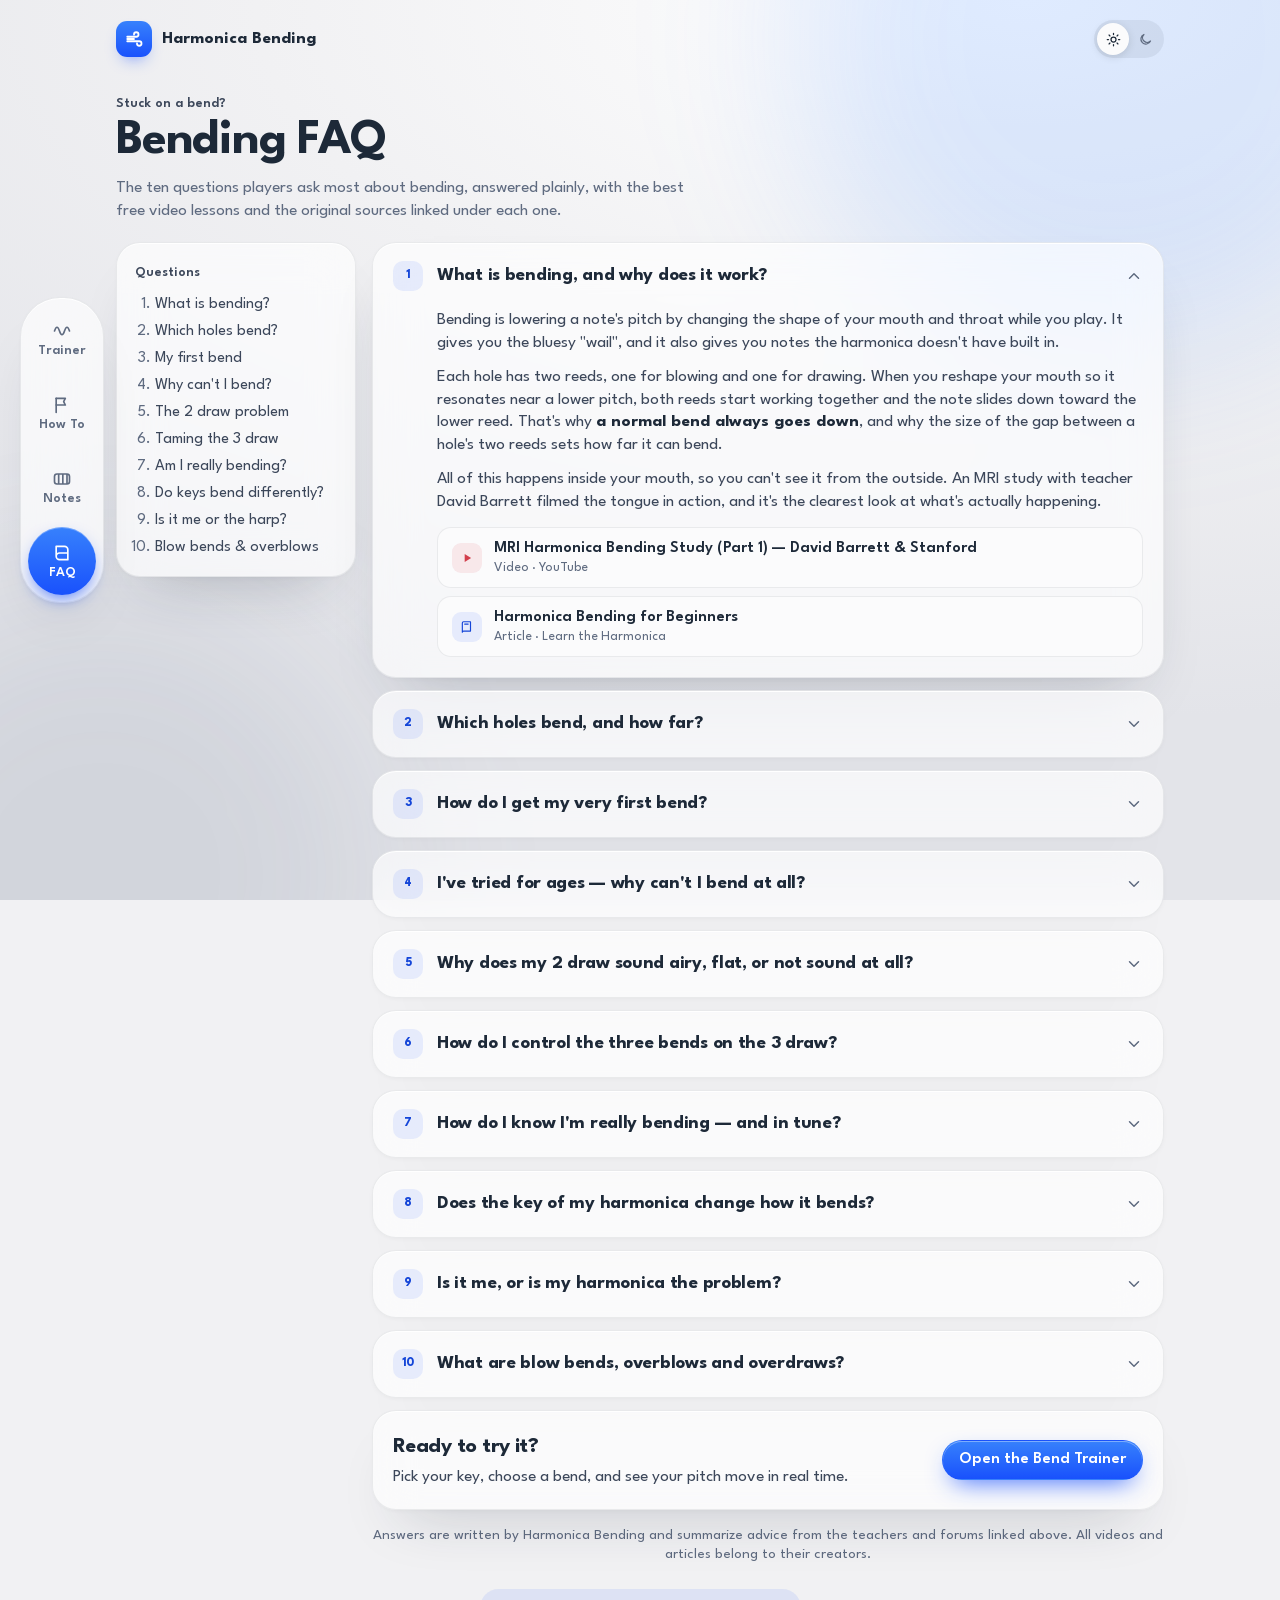
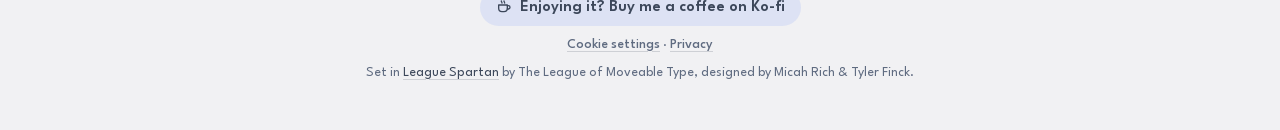
==== commit c447f11c: "Preview: cool glass light theme, low-light navy dark theme with blue glow, round menu Co-Authored-By" ====
--- a/faq.html
+++ b/faq.html
@@ -36,8 +36,8 @@
   <meta name="twitter:card" content="summary">
   <meta name="twitter:title" content="Harmonica Bending FAQ · How to Bend Notes on Harmonica">
   <meta name="twitter:description" content="The ten questions players ask most about bending, answered plainly, with the best free video lessons linked under each one.">
-  <meta name="theme-color" content="#dcd7c9" media="(prefers-color-scheme: light)">
-  <meta name="theme-color" content="#2c3639" media="(prefers-color-scheme: dark)">
+  <meta name="theme-color" content="#f1f1f3" media="(prefers-color-scheme: light)">
+  <meta name="theme-color" content="#0c1015" media="(prefers-color-scheme: dark)">
   <link rel="icon" href="favicon.svg" type="image/svg+xml">
   <script src="js/theme.js"></script>
   <link rel="preload" href="fonts/league-spartan-latin.woff2" as="font" type="font/woff2" crossorigin>
@@ -216,8 +216,8 @@
 
   <nav class="rail" aria-label="Site">
     <a class="ri" href="index.html"><svg aria-hidden="true"><use href="#i-wave"/></svg><span>Trainer</span></a>
-    <a class="ri" href="index.html#about"><svg aria-hidden="true"><use href="#i-flag"/></svg><span>Get started</span></a>
-    <a class="ri" href="index.html#holeMap"><svg aria-hidden="true"><use href="#i-grid"/></svg><span>Hole map</span></a>
+    <a class="ri" href="index.html#about"><svg aria-hidden="true"><use href="#i-flag"/></svg><span>How To</span></a>
+    <a class="ri" href="index.html#holeMap"><svg aria-hidden="true"><use href="#i-grid"/></svg><span>Notes</span></a>
     <a class="ri" href="faq.html" aria-current="page"><svg aria-hidden="true"><use href="#i-book"/></svg><span>FAQ</span></a>
   </nav>
 
--- a/css/styles.css
+++ b/css/styles.css
@@ -9,33 +9,42 @@
   src: url(../fonts/league-spartan-latin-ext.woff2) format('woff2');
   unicode-range: U+0100-02BA, U+02BD-02C5, U+02C7-02CC, U+02CE-02D7, U+02DD-02FF, U+1D00-1DBF, U+1E00-1E9F, U+1EF2-1EFF, U+2020, U+20A0-20AB, U+20AD-20C4, U+2113, U+2C60-2C7F, U+A720-A7FF; }
 
+/* Light: cool frosted white glass. Dark: Octet "Low-light" navy (#5a6882 → #050304) with a blue glass glow.
+   Dark surfaces follow Material's dark-theme guidance: no pure black or white, lighter = higher,
+   desaturated accent for text, white text at ~87% / 60% / 38% emphasis. */
 :root, :root[data-theme="light"] {
   color-scheme: light;
-  --bg-1: #f3efe6; --bg-2: #e4dfd2; --bg-3: #dcd7c9;            /* Au Lait */
-  --glow-a: rgba(162, 123, 91, 0.30); --glow-b: rgba(63, 78, 79, 0.14); --glow-good: rgba(111, 154, 118, 0.40);
-  --card: rgba(255, 253, 248, 0.64); --card-solid: #f7f4ed; --card-fallback: #f3efe7;
-  --line: rgba(44, 54, 57, 0.08); --line-strong: rgba(44, 54, 57, 0.18);
-  --ink: #2c3639; --ink-2: #4f5e61; --ink-3: #6c7a7b;            /* Inkwell */
-  --accent: #a27b5b; --accent-text: #87623f; --accent-soft: rgba(162, 123, 91, 0.14); --on-accent: #fffaf3;
-  --track: rgba(44, 54, 57, 0.08);
-  --good: #5d8a66; --good-soft: rgba(111, 154, 118, 0.18);
-  --bad: #b0604f; --bad-soft: rgba(176, 96, 79, 0.12);
-  --adv: #8c6c82; --adv-soft: rgba(140, 108, 130, 0.12);
-  --shadow: 0 1px 0 rgba(255, 255, 255, 0.85) inset, 0 22px 44px -26px rgba(44, 54, 57, 0.28);
+  --bg-1: #ffffff; --bg-2: #f1f1f3; --bg-3: #e3e4e9;
+  --glow-a: rgba(55, 129, 252, 0.16); --glow-b: rgba(90, 104, 130, 0.12); --glow-good: rgba(31, 157, 107, 0.22);
+  --card: rgba(255, 255, 255, 0.66); --card-solid: #fbfbfc; --card-fallback: #f7f7f9;
+  --line: rgba(29, 41, 56, 0.08); --line-strong: rgba(29, 41, 56, 0.16);
+  --ink: #1d2938; --ink-2: #3c475a; --ink-3: #5f6b80;
+  --accent: #1951fc; --accent-text: #1546d8; --accent-soft: rgba(25, 81, 252, 0.09); --on-accent: #ffffff;
+  --accent-grad: linear-gradient(180deg, #3781fc, #1951fc);
+  --track: rgba(29, 41, 56, 0.07);
+  --good: #1a8f61; --good-soft: rgba(26, 143, 97, 0.13);
+  --bad: #d23f4c; --bad-soft: rgba(210, 63, 76, 0.10);
+  --adv: #6f4ff0; --adv-soft: rgba(111, 79, 240, 0.10);
+  --shadow: 0 1px 0 rgba(255, 255, 255, 0.95) inset, 0 30px 60px -32px rgba(29, 41, 56, 0.28), 0 2px 6px -2px rgba(29, 41, 56, 0.06);
+  --inst-glow: radial-gradient(90% 55% at 50% 118%, rgba(55, 129, 252, 0.16), transparent 70%);
+  --inst-glow-on: radial-gradient(90% 55% at 50% 118%, rgba(26, 143, 97, 0.18), transparent 70%);
 }
 :root[data-theme="dark"] {
   color-scheme: dark;
-  --bg-1: #3f4e4f; --bg-2: #2c3639; --bg-3: #252e30;            /* Lunar Eclipse → Inkwell */
-  --glow-a: rgba(162, 123, 91, 0.22); --glow-b: rgba(220, 215, 201, 0.05); --glow-good: rgba(157, 191, 158, 0.22);
-  --card: rgba(63, 78, 79, 0.55); --card-solid: #3a4849; --card-fallback: #354244;
-  --line: rgba(220, 215, 201, 0.09); --line-strong: rgba(220, 215, 201, 0.2);
-  --ink: #dcd7c9; --ink-2: #b4b5ab; --ink-3: #8d9794;
-  --accent: #c9a27e; --accent-text: #d1ad8b; --accent-soft: rgba(201, 162, 126, 0.15); --on-accent: #1f2628;
-  --track: rgba(220, 215, 201, 0.09);
-  --good: #9dbf9e; --good-soft: rgba(157, 191, 158, 0.16);
-  --bad: #d4887a; --bad-soft: rgba(212, 136, 122, 0.12);
-  --adv: #c4a9b8; --adv-soft: rgba(196, 169, 184, 0.12);
-  --shadow: 0 1px 0 rgba(220, 215, 201, 0.06) inset, 0 26px 48px -26px rgba(0, 0, 0, 0.6);
+  --bg-1: #13171f; --bg-2: #0c1015; --bg-3: #050304;
+  --glow-a: rgba(25, 81, 252, 0.28); --glow-b: rgba(90, 104, 130, 0.14); --glow-good: rgba(87, 211, 155, 0.18);
+  --card: rgba(29, 41, 56, 0.52); --card-solid: #18212d; --card-fallback: #151d28;
+  --line: rgba(90, 104, 130, 0.26); --line-strong: rgba(122, 140, 172, 0.45);
+  --ink: rgba(236, 241, 250, 0.92); --ink-2: rgba(236, 241, 250, 0.68); --ink-3: #8090ab;
+  --accent: #2f6dfc; --accent-text: #8fbcfd; --accent-soft: rgba(55, 129, 252, 0.16); --on-accent: #ffffff;
+  --accent-grad: linear-gradient(180deg, #4a8dfd, #1951fc);
+  --track: rgba(90, 104, 130, 0.2);
+  --good: #57d39b; --good-soft: rgba(87, 211, 155, 0.15);
+  --bad: #f2828c; --bad-soft: rgba(242, 130, 140, 0.13);
+  --adv: #b9a3ff; --adv-soft: rgba(185, 163, 255, 0.13);
+  --shadow: 0 1px 0 rgba(203, 233, 253, 0.07) inset, 0 30px 60px -30px rgba(0, 0, 0, 0.8);
+  --inst-glow: radial-gradient(95% 62% at 50% 112%, rgba(55, 129, 252, 0.7), rgba(25, 81, 252, 0.2) 48%, transparent 76%);
+  --inst-glow-on: radial-gradient(95% 62% at 50% 112%, rgba(87, 211, 155, 0.55), rgba(87, 211, 155, 0.14) 48%, transparent 76%);
 }
 
 :root {
@@ -95,7 +104,7 @@
 .btn:hover { border-color: var(--line-strong); }
 .btn:disabled { opacity: 0.45; cursor: not-allowed; }
 .btn svg { width: 14px; height: 14px; flex: none; }
-.btn-primary { background: var(--accent); color: var(--on-accent); border-color: transparent; box-shadow: 0 10px 22px -12px var(--accent); }
+.btn-primary { background: var(--accent-grad); color: var(--on-accent); border-color: transparent; box-shadow: 0 1px 0 rgba(255, 255, 255, 0.35) inset, 0 10px 26px -10px var(--accent); }
 .btn-primary:hover { filter: brightness(1.06); border-color: transparent; }
 .btn-primary.is-live { background: var(--bad); box-shadow: 0 10px 22px -12px var(--bad); }
 .btn.is-recording { color: var(--bad); border-color: var(--bad); }
@@ -120,19 +129,19 @@
 #about, #holeMap, .qa { scroll-margin-top: 16px; }
 
 /* Side menu: a floating pill on the left; becomes a bottom tab bar on small screens */
-.rail { position: fixed; z-index: 30; left: 20px; top: 50%; transform: translateY(-50%); display: flex; flex-direction: column; gap: 4px; padding: 8px;
+.rail { position: fixed; z-index: 30; left: 20px; top: 50%; transform: translateY(-50%); display: flex; flex-direction: column; gap: 6px; padding: 7px;
   border-radius: 40px; background: var(--card); border: 1px solid var(--line); box-shadow: var(--shadow);
   -webkit-backdrop-filter: blur(22px) saturate(140%); backdrop-filter: blur(22px) saturate(140%); }
-.ri { display: grid; justify-items: center; gap: 4px; width: 68px; padding: 10px 4px; border-radius: 30px; color: var(--ink-3); font-size: 12px; font-weight: 600; line-height: 1.1; text-align: center; text-decoration: none; }
+.ri { display: grid; place-content: center; justify-items: center; gap: 3px; width: 68px; height: 68px; padding: 0; border-radius: 50%; color: var(--ink-3); font-size: 12px; font-weight: 600; line-height: 1.1; text-align: center; text-decoration: none; }
 .ri svg { width: 20px; height: 20px; }
 .ri:hover { color: var(--ink); background: var(--track); }
-.ri[aria-current="page"] { color: var(--accent-text); background: var(--accent-soft); }
+.ri[aria-current="page"] { color: var(--on-accent); background: var(--accent-grad); box-shadow: 0 1px 0 rgba(255, 255, 255, 0.3) inset, 0 8px 20px -8px var(--accent); }
 .shell { width: min(1080px, 100% - 32px); margin: 0 auto; padding: 20px 0 48px; display: grid; gap: 16px; }
 @media (min-width: 901px) { .shell /* leave room for the side menu */ { width: min(1080px, 100% - 232px); } }
 
 .topbar { display: grid; grid-template-columns: 1fr auto 1fr; align-items: center; gap: 12px; }
 .brand { display: flex; align-items: center; gap: 10px; color: var(--ink); text-decoration: none; font-weight: 700; font-size: 15px; justify-self: start; }
-.brand-mark { width: 36px; height: 36px; border-radius: 11px; display: grid; place-items: center; background: var(--accent); color: var(--on-accent); box-shadow: 0 8px 18px -10px var(--accent); }
+.brand-mark { width: 36px; height: 36px; border-radius: 11px; display: grid; place-items: center; background: var(--accent-grad); color: var(--on-accent); box-shadow: 0 8px 18px -10px var(--accent); }
 .brand-mark svg { width: 18px; height: 18px; }
 .top-actions { display: flex; gap: 8px; align-items: center; justify-content: flex-end; }
 .pill.nav-link { text-decoration: none; color: var(--ink); min-height: 38px; }
@@ -146,7 +155,7 @@
 .step .chev { width: 12px; height: 12px; color: var(--ink-3); transition: transform 200ms; }
 .step[aria-expanded="true"] { border-color: var(--accent); }
 .step[aria-expanded="true"] .chev { transform: rotate(180deg); }
-.step.is-on { background: var(--accent); color: var(--on-accent); border-color: transparent; }
+.step.is-on { background: var(--accent-grad); color: var(--on-accent); border-color: transparent; }
 .step.is-on b { background: rgba(255, 255, 255, 0.22); color: inherit; }
 
 /* Pickers */
@@ -158,7 +167,7 @@
 .keys { display: flex; flex-wrap: wrap; gap: 8px; }
 .key { min-width: 48px; height: 42px; padding: 0 14px; border-radius: 999px; border: 1px solid var(--line); background: var(--card-solid); font-weight: 600; font-size: 15px; }
 .key:hover { border-color: var(--line-strong); }
-.key[aria-pressed="true"] { background: var(--accent); color: var(--on-accent); border-color: transparent; }
+.key[aria-pressed="true"] { background: var(--accent-grad); color: var(--on-accent); border-color: transparent; }
 .feel { margin: 0; font-size: 14px; color: var(--ink-2); }
 .feel strong { color: var(--ink); }
 
@@ -170,7 +179,10 @@
 .intro p { margin: 10px auto 0; max-width: 56ch; }
 
 /* Instrument */
-.instrument { padding: 24px; display: grid; gap: 18px; }
+.instrument { padding: 24px; display: grid; gap: 18px; background: var(--inst-glow), var(--card); overflow: hidden; }
+body[data-mood="on"] .instrument { background: var(--inst-glow-on), var(--card); }
+:root[data-theme="dark"] .instrument { border-bottom-color: rgba(143, 188, 253, 0.55); }
+:root[data-theme="dark"] .trace-wrap { background: rgba(5, 8, 14, 0.28); border: 1px solid rgba(143, 188, 253, 0.12); }
 .inst-top { display: grid; grid-template-columns: minmax(0, 1fr) 260px; gap: 24px; align-items: center; }
 .inst-left { display: grid; gap: 12px; min-width: 0; }
 .note-big { font-size: clamp(64px, 10vw, 96px); line-height: 0.95; min-height: 0.95em; font-variant-numeric: tabular-nums; transition: color 200ms; }
@@ -219,7 +231,7 @@
 .bend { border: 0; border-radius: 7px; padding: 3px 0; font-size: 11px; font-weight: 600; background: var(--accent-soft); color: var(--accent-text); }
 .bend:hover { background: var(--accent); color: var(--on-accent); }
 .bend.adv { background: var(--adv-soft); color: var(--adv); }
-.bend.is-selected { background: var(--accent); color: var(--on-accent); }
+.bend.is-selected { background: var(--accent-grad); color: var(--on-accent); }
 .reed { text-align: center; font-size: 12px; font-weight: 500; color: var(--ink-3); border-radius: 6px; transition: background-color 150ms, color 150ms; }
 .num { text-align: center; padding: 11px 0; border-radius: 12px; background: var(--card-solid); border: 1px solid var(--line); font-weight: 700; font-size: 15px; transition: background-color 150ms, border-color 150ms, color 150ms; }
 .hole.is-target .num { border-color: var(--accent); }
@@ -327,7 +339,8 @@
 /* ── Responsive ── */
 @media (max-width: 900px) {
   .rail { top: auto; bottom: 12px; left: 50%; transform: translateX(-50%); flex-direction: row; justify-content: space-around; width: min(440px, calc(100% - 24px)); padding: 6px; border-radius: 999px; }
-  .ri { flex: 1; width: auto; padding: 8px 2px; font-size: 11px; }
+  .ri { flex: none; width: 60px; height: 60px; font-size: 11px; }
+  .ri svg { width: 18px; height: 18px; }
   .shell { padding-bottom: 104px; }
   .consent, .toast { bottom: 92px; }
   .topbar { grid-template-columns: 1fr auto; }
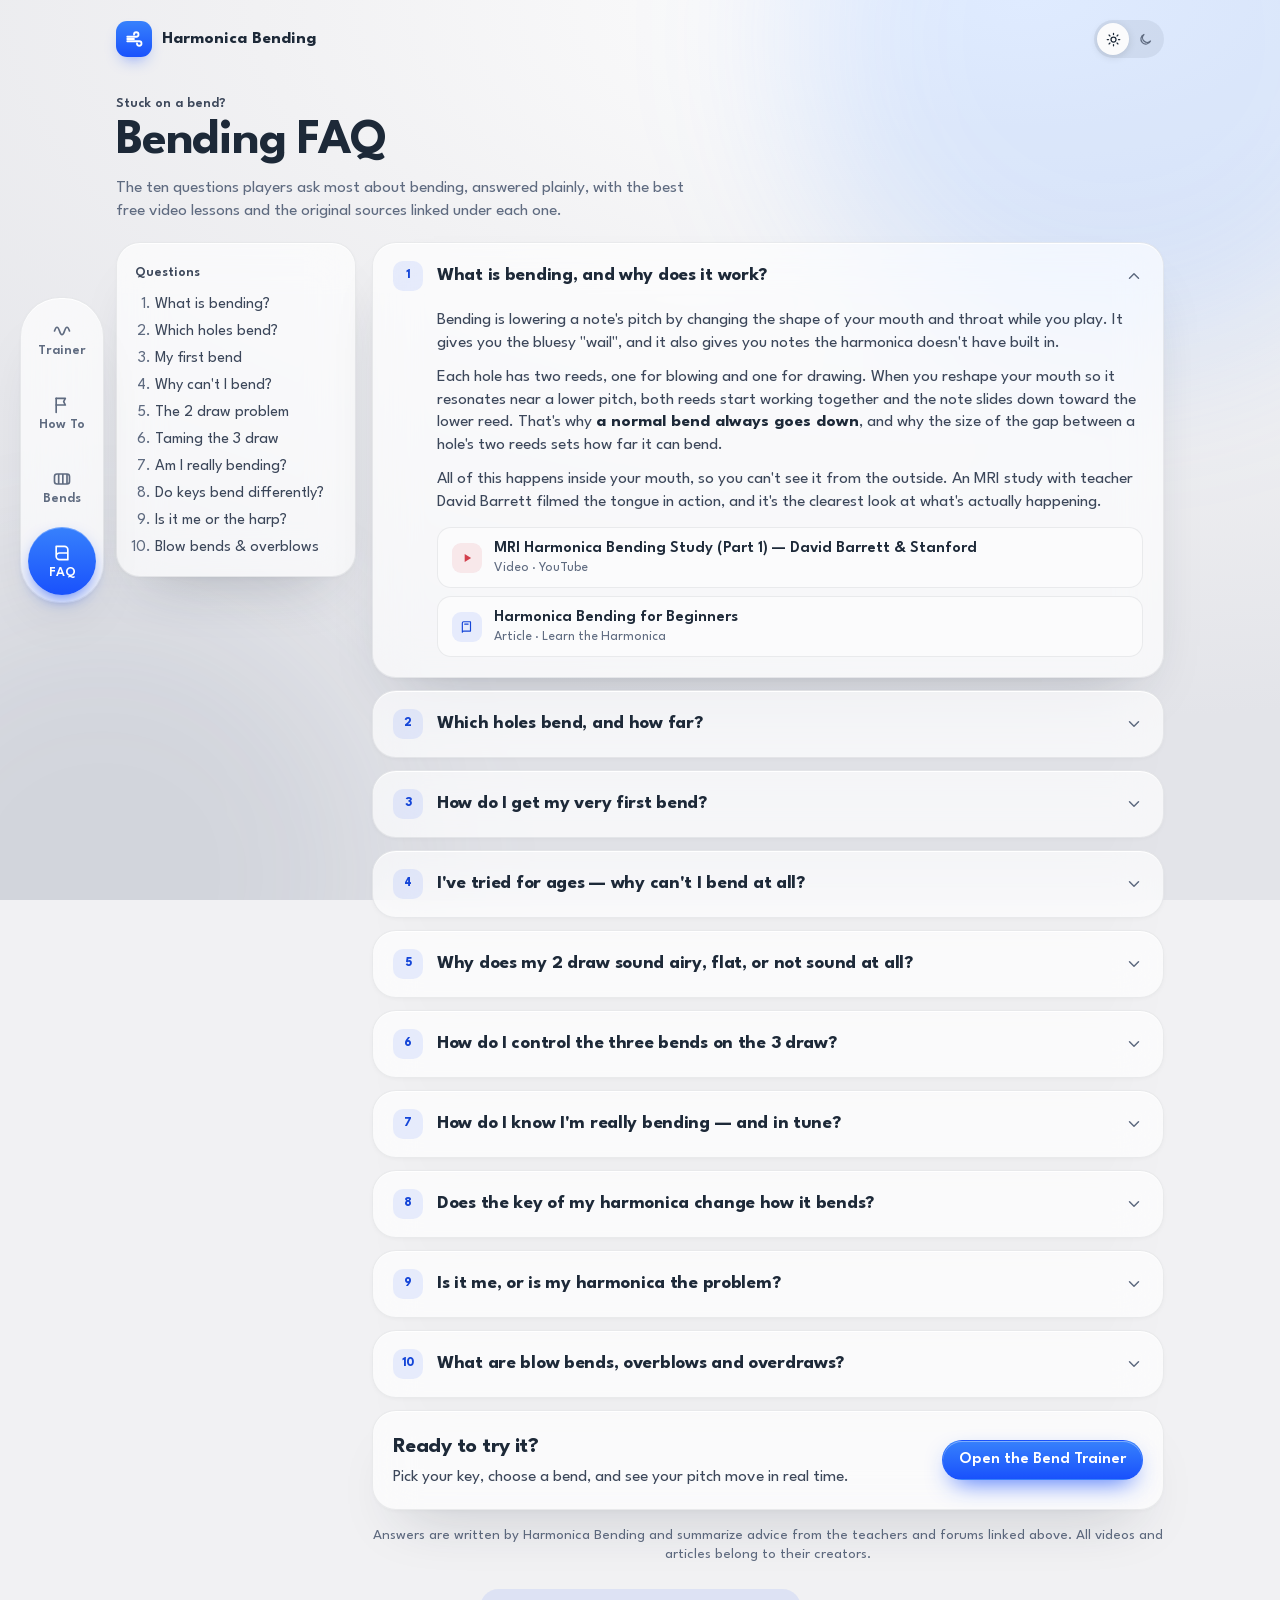
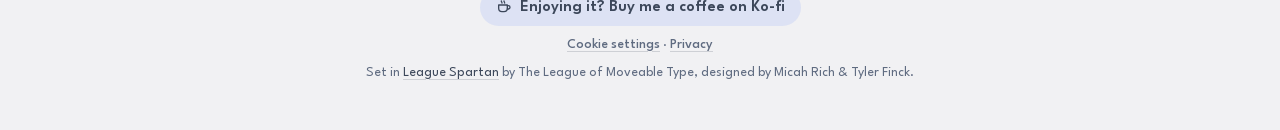
==== commit 0b85df89: "Preview: rename menu item Notes to Bends Co-Authored-By: Claude Opus 5.5 <noreply@anthropic.com>" ====
--- a/faq.html
+++ b/faq.html
@@ -217,7 +217,7 @@
   <nav class="rail" aria-label="Site">
     <a class="ri" href="index.html"><svg aria-hidden="true"><use href="#i-wave"/></svg><span>Trainer</span></a>
     <a class="ri" href="index.html#about"><svg aria-hidden="true"><use href="#i-flag"/></svg><span>How To</span></a>
-    <a class="ri" href="index.html#holeMap"><svg aria-hidden="true"><use href="#i-grid"/></svg><span>Notes</span></a>
+    <a class="ri" href="index.html#holeMap"><svg aria-hidden="true"><use href="#i-grid"/></svg><span>Bends</span></a>
     <a class="ri" href="faq.html" aria-current="page"><svg aria-hidden="true"><use href="#i-book"/></svg><span>FAQ</span></a>
   </nav>
 
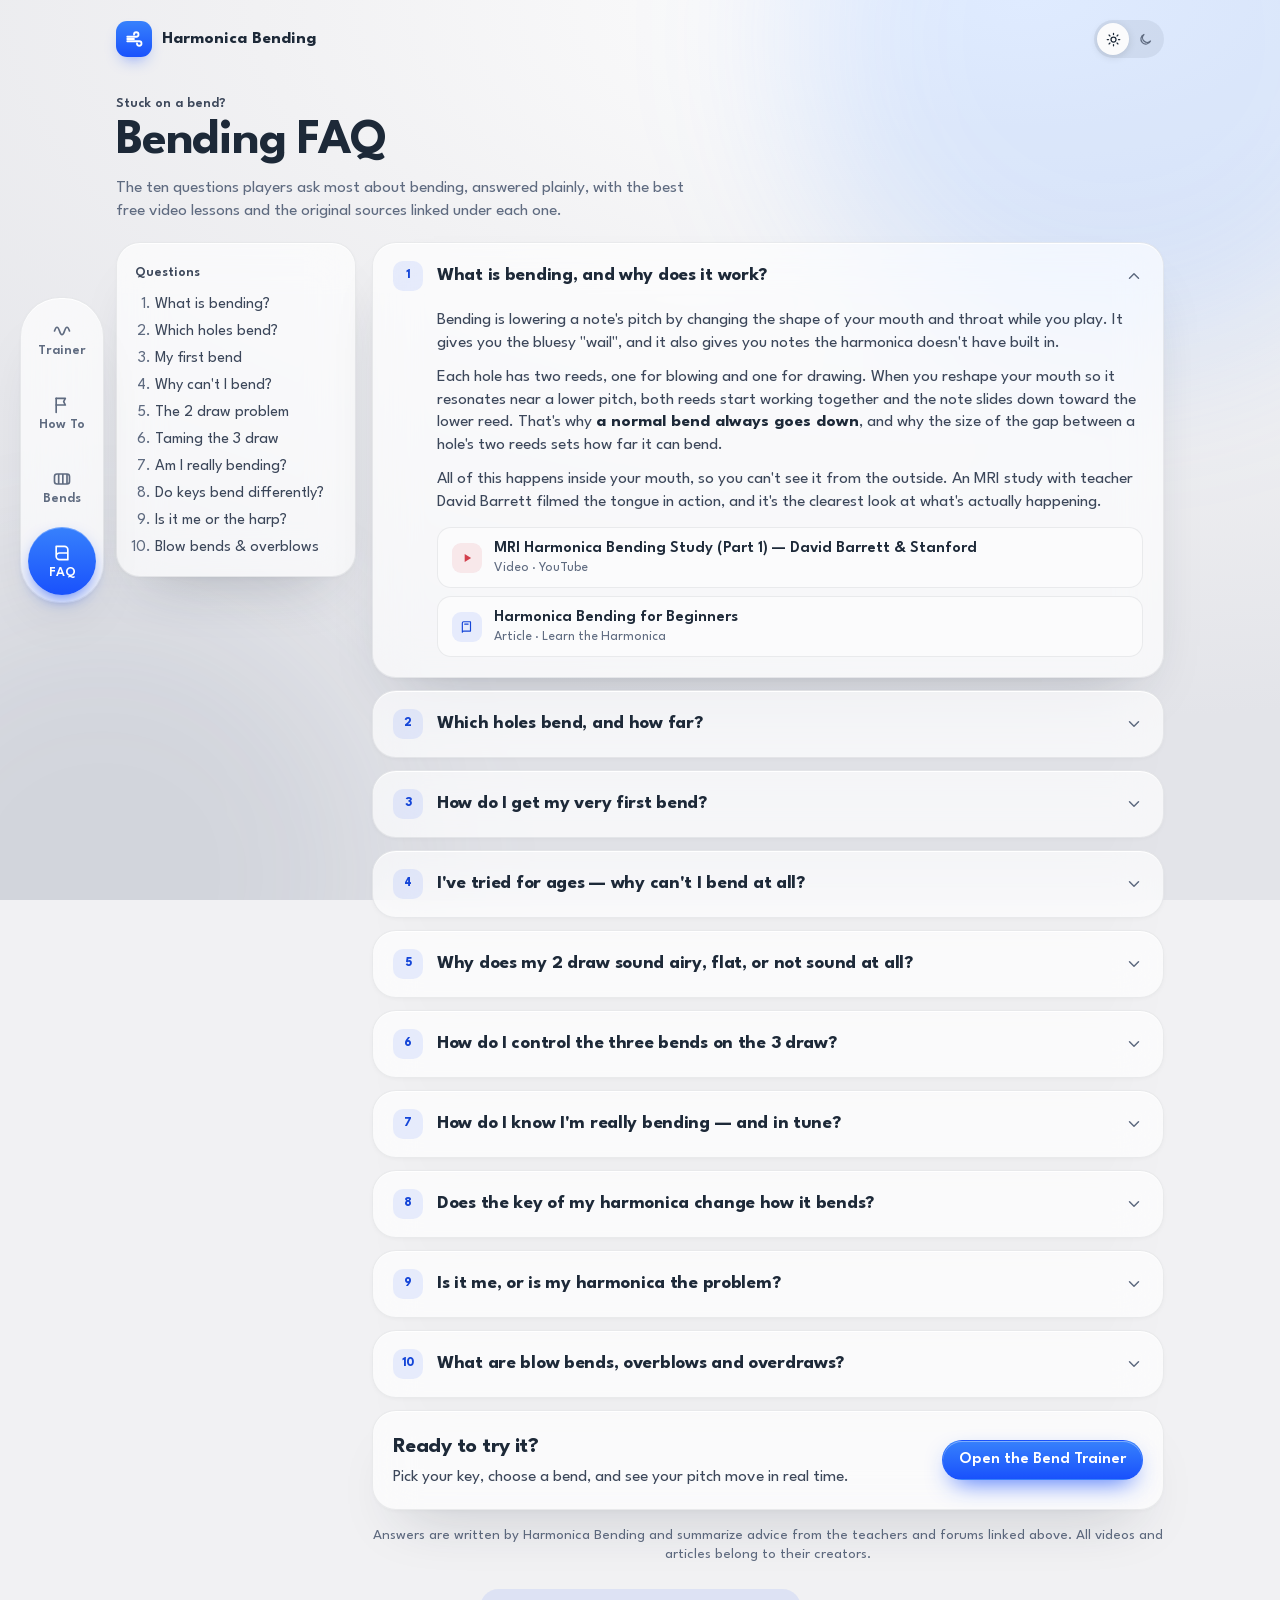
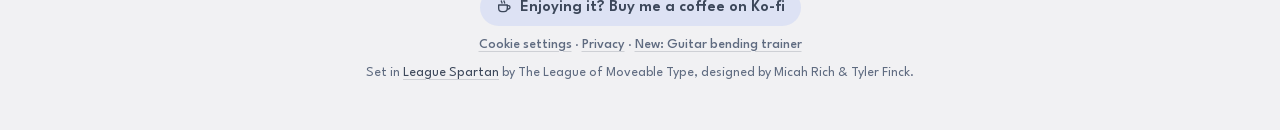
==== commit f7e1a38a: "Add Guitar Bending Trainer experiment at /guitar-bending - Same pitch engine, gauge, trace and coach" ====
--- a/faq.html
+++ b/faq.html
@@ -25,6 +25,7 @@
   </script>
   <script async src="https://www.googletagmanager.com/gtag/js?id=G-1V1MS5JSF1"></script>
   <script src="js/consent.js" defer></script>
+  <script src="js/pwa.js" defer></script>
   <title>Harmonica Bending FAQ · How to Bend Notes on Harmonica</title>
   <meta name="description" content="How to bend notes on harmonica, answered plainly: your first bend, the 2 draw problem, the 3 draw, which holes bend, overblows and more, with free video lessons.">
   <link rel="canonical" href="https://harmonicabending.com/faq">
@@ -39,6 +40,11 @@
   <meta name="theme-color" content="#f1f1f3" media="(prefers-color-scheme: light)">
   <meta name="theme-color" content="#0c1015" media="(prefers-color-scheme: dark)">
   <link rel="icon" href="favicon.svg" type="image/svg+xml">
+  <link rel="manifest" href="manifest.webmanifest">
+  <link rel="apple-touch-icon" href="apple-touch-icon.png">
+  <meta name="apple-mobile-web-app-title" content="Bend Trainer">
+  <meta name="mobile-web-app-capable" content="yes">
+  <meta name="apple-mobile-web-app-capable" content="yes">
   <script src="js/theme.js"></script>
   <link rel="preload" href="fonts/league-spartan-latin.woff2" as="font" type="font/woff2" crossorigin>
   <link rel="stylesheet" href="css/styles.css">
@@ -216,7 +222,7 @@
 
   <nav class="rail" aria-label="Site">
     <a class="ri" href="index.html"><svg aria-hidden="true"><use href="#i-wave"/></svg><span>Trainer</span></a>
-    <a class="ri" href="index.html#about"><svg aria-hidden="true"><use href="#i-flag"/></svg><span>How To</span></a>
+    <a class="ri" href="how-to.html"><svg aria-hidden="true"><use href="#i-flag"/></svg><span>How To</span></a>
     <a class="ri" href="index.html#holeMap"><svg aria-hidden="true"><use href="#i-grid"/></svg><span>Bends</span></a>
     <a class="ri" href="faq.html" aria-current="page"><svg aria-hidden="true"><use href="#i-book"/></svg><span>FAQ</span></a>
   </nav>
@@ -261,7 +267,7 @@
 
       <div class="faq-list">
 
-        <details class="qa card" id="what" open>
+        <details class="qa card" id="what" name="faq" open>
           <summary><span class="qn">1</span>What is bending, and why does it work?<svg class="chev"><use href="#i-chev"/></svg></summary>
           <div class="answer">
             <p>Bending is lowering a note's pitch by changing the shape of your mouth and throat while you play. It gives you the bluesy "wail", and it also gives you notes the harmonica doesn't have built in.</p>
@@ -274,7 +280,7 @@
           </div>
         </details>
 
-        <details class="qa card" id="which">
+        <details class="qa card" id="which" name="faq">
           <summary><span class="qn">2</span>Which holes bend, and how far?<svg class="chev"><use href="#i-chev"/></svg></summary>
           <div class="answer">
             <p>On a standard 10-hole (Richter-tuned) harmonica, the pattern is the same in every key:</p>
@@ -290,7 +296,7 @@
           </div>
         </details>
 
-        <details class="qa card" id="first">
+        <details class="qa card" id="first" name="faq">
           <summary><span class="qn">3</span>How do I get my very first bend?<svg class="chev"><use href="#i-chev"/></svg></summary>
           <div class="answer">
             <p>Most people get their first bend on the <strong>4 draw</strong> or the <strong>1 draw</strong>.</p>
@@ -307,7 +313,7 @@
           </div>
         </details>
 
-        <details class="qa card" id="cant">
+        <details class="qa card" id="cant" name="faq">
           <summary><span class="qn">4</span>I've tried for ages — why can't I bend at all?<svg class="chev"><use href="#i-chev"/></svg></summary>
           <div class="answer">
             <p>Usually it's one of these:</p>
@@ -325,7 +331,7 @@
           </div>
         </details>
 
-        <details class="qa card" id="two">
+        <details class="qa card" id="two" name="faq">
           <summary><span class="qn">5</span>Why does my 2 draw sound airy, flat, or not sound at all?<svg class="chev"><use href="#i-chev"/></svg></summary>
           <div class="answer">
             <p>This is the most common problem in a player's first years, and the harp usually isn't broken. The normal resting shape of most people's mouths happens to sit close to the pitch of the 2 draw reed, so it half-bends before you've tried to bend anything. The note comes out weak, flat or breathy.</p>
@@ -343,7 +349,7 @@
           </div>
         </details>
 
-        <details class="qa card" id="three">
+        <details class="qa card" id="three" name="faq">
           <summary><span class="qn">6</span>How do I control the three bends on the 3 draw?<svg class="chev"><use href="#i-chev"/></svg></summary>
           <div class="answer">
             <p>The 3 draw has three bends packed into one hole, so the trick is <strong>control, not depth</strong>. Many players can drop straight to the bottom but can't stop halfway.</p>
@@ -361,7 +367,7 @@
           </div>
         </details>
 
-        <details class="qa card" id="know">
+        <details class="qa card" id="know" name="faq">
           <summary><span class="qn">7</span>How do I know I'm really bending — and in tune?<svg class="chev"><use href="#i-chev"/></svg></summary>
           <div class="answer">
             <p>A real bend makes the note's pitch clearly slide. If you're not sure whether it moved, it probably didn't yet. Changes in tone or volume alone don't count.</p>
@@ -378,7 +384,7 @@
           </div>
         </details>
 
-        <details class="qa card" id="keys">
+        <details class="qa card" id="keys" name="faq">
           <summary><span class="qn">8</span>Does the key of my harmonica change how it bends?<svg class="chev"><use href="#i-chev"/></svg></summary>
           <div class="answer">
             <p>The holes and bend sizes are the same on every key, but <strong>how it feels changes a lot</strong>:</p>
@@ -397,7 +403,7 @@
           </div>
         </details>
 
-        <details class="qa card" id="harp">
+        <details class="qa card" id="harp" name="faq">
           <summary><span class="qn">9</span>Is it me, or is my harmonica the problem?<svg class="chev"><use href="#i-chev"/></svg></summary>
           <div class="answer">
             <p>Most of the time it's technique, but the harp can make things much harder:</p>
@@ -414,7 +420,7 @@
           </div>
         </details>
 
-        <details class="qa card" id="over">
+        <details class="qa card" id="over" name="faq">
           <summary><span class="qn">10</span>What are blow bends, overblows and overdraws?<svg class="chev"><use href="#i-chev"/></svg></summary>
           <div class="answer">
             <ul>
@@ -443,7 +449,7 @@
 
     <footer class="footer">
       <a class="kofi" href="https://ko-fi.com/harpbends" target="_blank" rel="noopener"><svg><use href="#i-cup"/></svg>Enjoying it? Buy me a coffee on Ko-fi</a>
-      <p class="footer-links"><button type="button" class="linkish" data-cookie-settings>Cookie settings</button> · <a href="privacy.html">Privacy</a></p>
+      <p class="footer-links"><button type="button" class="linkish" data-cookie-settings>Cookie settings</button> · <a href="privacy.html">Privacy</a> · <a href="guitar-bending.html">New: Guitar bending trainer</a></p>
       <p class="credits">Set in <a href="https://github.com/theleagueof/league-spartan" target="_blank" rel="noopener">League Spartan</a> by The League of Moveable Type, designed by Micah Rich &amp; Tyler Finck.</p>
     </footer>
   </div>
@@ -455,6 +461,12 @@
     }
     window.addEventListener('hashchange', openFromHash);
     openFromHash();
+
+    // Only one answer open at a time. name="faq" does this natively in current browsers;
+    // this covers older ones.
+    document.querySelectorAll('details.qa').forEach((d) => d.addEventListener('toggle', () => {
+      if (d.open) document.querySelectorAll('details.qa[open]').forEach((o) => { if (o !== d) o.open = false; });
+    }));
   </script>
 </body>
 </html>
--- a/css/styles.css
+++ b/css/styles.css
@@ -126,7 +126,7 @@
 /* ── Layout ── */
 html { scroll-behavior: smooth; }
 @media (prefers-reduced-motion: reduce) { html { scroll-behavior: auto; } }
-#about, #holeMap, .qa { scroll-margin-top: 16px; }
+#holeMap, .qa, .step-card { scroll-margin-top: 16px; }
 
 /* Side menu: a floating pill on the left; becomes a bottom tab bar on small screens */
 .rail { position: fixed; z-index: 30; left: 20px; top: 50%; transform: translateY(-50%); display: flex; flex-direction: column; gap: 6px; padding: 7px;
@@ -136,7 +136,7 @@
 .ri svg { width: 20px; height: 20px; }
 .ri:hover { color: var(--ink); background: var(--track); }
 .ri[aria-current="page"] { color: var(--on-accent); background: var(--accent-grad); box-shadow: 0 1px 0 rgba(255, 255, 255, 0.3) inset, 0 8px 20px -8px var(--accent); }
-.shell { width: min(1080px, 100% - 32px); margin: 0 auto; padding: 20px 0 48px; display: grid; gap: 16px; }
+.shell { width: min(1080px, 100% - 32px); margin: 0 auto; padding: calc(20px + env(safe-area-inset-top)) 0 48px; display: grid; gap: 16px; }
 @media (min-width: 901px) { .shell /* leave room for the side menu */ { width: min(1080px, 100% - 232px); } }
 
 .topbar { display: grid; grid-template-columns: 1fr auto 1fr; align-items: center; gap: 12px; }
@@ -256,15 +256,6 @@
 .tip p { margin: 0; font-size: 14px; color: var(--ink-2); }
 .tip .more { font-size: 13px; font-weight: 600; text-decoration: none; margin-top: 4px; }
 
-.about { display: grid; gap: 10px; }
-.about h2 { font-size: 22px; }
-.about p { margin: 0; max-width: 75ch; }
-.about-steps { margin: 4px 0 0; padding: 0; list-style: none; counter-reset: s; display: grid; grid-template-columns: repeat(3, minmax(0, 1fr)); gap: 16px; }
-.about-steps li { counter-increment: s; font-size: 14px; color: var(--ink-2); display: grid; gap: 4px; align-content: start; }
-.about-steps li::before { content: counter(s); width: 24px; height: 24px; border-radius: 50%; display: grid; place-items: center; background: var(--accent-soft); color: var(--accent-text); font-size: 12px; font-weight: 700; }
-.about-steps b { color: var(--ink); font-weight: 600; }
-@media (max-width: 760px) { .about-steps { grid-template-columns: minmax(0, 1fr); } }
-
 .footer { text-align: center; color: var(--ink-3); font-size: 13px; margin-top: 8px; display: grid; justify-items: center; gap: 10px; }
 .footer p { margin: 0; }
 .kofi { display: inline-flex; align-items: center; gap: 8px; padding: 8px 16px; border-radius: 999px; background: var(--accent-soft); color: var(--accent-text); font-weight: 600; font-size: 14px; text-decoration: none; transition: background-color 180ms, color 180ms; }
@@ -298,7 +289,54 @@
 .legal strong { color: var(--ink); }
 .legal code { font-size: 13px; padding: 1px 6px; border-radius: 6px; background: var(--track); color: var(--ink); }
 .legal .linkish { font-size: inherit; font-weight: 600; vertical-align: baseline; }
-@media (max-width: 640px) { .legal { padding: 20px 18px; } }
+
+/* ── Guitar page ── */
+.amount-row { display: grid; gap: 8px; }
+.fretboard { display: grid; grid-template-columns: 26px repeat(17, minmax(34px, 1fr)); gap: 4px; min-width: 680px; align-items: center; }
+.fb-num { text-align: center; font-size: 11px; font-weight: 600; color: var(--ink-3); padding-bottom: 2px; }
+.fb-num.marked { color: var(--accent-text); }
+.fb-num.marked::after { content: ""; display: block; width: 5px; height: 5px; margin: 3px auto 0; border-radius: 50%; background: currentColor; }
+.fb-string { font-size: 13px; font-weight: 700; color: var(--ink-2); text-align: center; }
+.fb-cell { height: 32px; border: 1px solid var(--line); border-radius: 8px; background: var(--card-solid); color: var(--ink-3); font-size: 11px; font-weight: 600; cursor: pointer;
+  transition: background-color 150ms, border-color 150ms, color 150ms; }
+.fb-cell:hover { border-color: var(--line-strong); color: var(--ink); }
+.fb-cell.is-selected { background: var(--accent-grad); color: var(--on-accent); border-color: transparent; box-shadow: 0 6px 16px -8px var(--accent); }
+.fb-cell.is-hit { background: var(--good) !important; color: var(--on-accent) !important; }
+.guitar-basics { max-width: none; }
+.amounts-inline { gap: 6px; }
+.amounts-inline .key { height: 34px; min-width: 40px; padding: 0 12px; font-size: 13px; }
+
+/* ── How To page ── */
+.steps-grid { display: grid; grid-template-columns: repeat(3, minmax(0, 1fr)); gap: 16px; }
+.step-card { display: grid; gap: 10px; align-content: start; padding: 24px; background: var(--inst-glow), var(--card); overflow: hidden; }
+.step-top { display: flex; align-items: center; justify-content: space-between; margin-bottom: 6px; }
+.step-num { width: 52px; height: 52px; border-radius: 50%; display: grid; place-items: center; background: var(--accent-grad); color: var(--on-accent);
+  font-family: var(--display); font-weight: 700; font-size: 24px; box-shadow: 0 1px 0 rgba(255, 255, 255, 0.35) inset, 0 10px 24px -10px var(--accent); }
+.step-icon { width: 40px; height: 40px; border-radius: 12px; display: grid; place-items: center; background: var(--accent-soft); color: var(--accent-text); }
+.step-icon svg { width: 20px; height: 20px; }
+.step-card h2 { font-size: 24px; line-height: 1.15; }
+.step-card p { margin: 0; color: var(--ink-2); }
+.step-tip { margin-top: 6px !important; padding: 10px 12px; border-radius: 12px; background: var(--track); font-size: 14px; color: var(--ink) !important; }
+.cta-card { display: grid; justify-items: center; gap: 28px; padding: 68px 48px; text-align: center; background: var(--inst-glow), var(--card); }
+.cta-card h2 { font-size: 28px; line-height: 1.15; margin-bottom: 8px; }
+.cta-card p { margin: 0 auto; max-width: 68ch; color: var(--ink-2); text-wrap: balance; }
+.cta-actions { display: flex; gap: 12px; flex-wrap: wrap; justify-content: center; }
+.cta-actions .btn { justify-content: center; }
+.cta-actions .btn { text-decoration: none; min-height: 46px; padding: 0 20px; font-size: 15px; }
+@media (max-width: 900px) {
+  .steps-grid { grid-template-columns: minmax(0, 1fr); }
+}
+
+.install { display: grid; grid-template-columns: auto minmax(0, 1fr) auto; align-items: center; gap: 24px; padding: 32px; }
+.install-icon { width: 64px; height: 64px; border-radius: 16px; box-shadow: 0 10px 24px -10px var(--accent); }
+.install-text { display: grid; gap: 6px; }
+.install h2 { font-size: 22px; line-height: 1.15; }
+.install p { margin: 0; color: var(--ink-2); }
+.install-how { font-size: 14px; }
+.install-how strong { color: var(--ink); }
+.kbd { display: inline-flex; align-items: center; gap: 4px; padding: 1px 8px; border-radius: 8px; background: var(--track); color: var(--ink); font-weight: 600; white-space: nowrap; }
+.kbd svg { width: 14px; height: 14px; }
+@media (max-width: 640px) { .install { grid-template-columns: minmax(0, 1fr); justify-items: start; gap: 16px; padding: 28px 24px; } }
 
 /* ── FAQ page ── */
 .faq-intro { padding: 18px 0 4px; }
@@ -338,25 +376,25 @@
 
 /* ── Responsive ── */
 @media (max-width: 900px) {
-  .rail { top: auto; bottom: 12px; left: 50%; transform: translateX(-50%); flex-direction: row; justify-content: space-around; width: min(440px, calc(100% - 24px)); padding: 6px; border-radius: 999px; }
+  .rail { top: auto; bottom: calc(12px + env(safe-area-inset-bottom)); left: 50%; transform: translateX(-50%); flex-direction: row; justify-content: space-around; width: min(440px, calc(100% - 24px)); padding: 6px; border-radius: 999px; }
   .ri { flex: none; width: 60px; height: 60px; font-size: 11px; }
   .ri svg { width: 18px; height: 18px; }
-  .shell { padding-bottom: 104px; }
+  .shell { padding-bottom: calc(104px + env(safe-area-inset-bottom)); }
   .consent, .toast { bottom: 92px; }
   .topbar { grid-template-columns: 1fr auto; }
+  .topbar > span:empty { display: none; }
   .steps { grid-column: 1 / -1; grid-row: 2; justify-content: center; flex-wrap: wrap; }
   .trio { grid-template-columns: minmax(0, 1fr); }
   .faq-layout { grid-template-columns: minmax(0, 1fr); }
   .toc { position: static; }
 }
 @media (max-width: 640px) {
-  .shell { width: calc(100% - 32px); padding-top: 14px; gap: 14px; }
+  .shell { width: calc(100% - 32px); padding-top: calc(14px + env(safe-area-inset-top)); gap: 14px; }
   .brand-name { display: none; }
   .steps { flex-wrap: nowrap; gap: 6px; }
   .step { flex: 1 1 auto; justify-content: center; padding-right: 10px; gap: 6px; }
   .step i, .step .chev { display: none; }
   .intro { padding-top: 8px; }
-  .instrument { padding: 18px; }
   .inst-top { grid-template-columns: minmax(0, 1fr); gap: 14px; }
   .gauge-wrap { order: -1; }
   .gauge, .gauge-ends { max-width: 210px; }
@@ -365,12 +403,20 @@
   .actions .btn { flex: 1 1 calc(50% - 4px); justify-content: center; padding: 0 10px; white-space: nowrap; font-size: 13px; }
   .actions .btn-primary { flex-basis: 100%; }
   #trace { height: 140px; }
-  .card { padding: 16px; }
-  .qa summary { font-size: 17px; padding: 16px; }
+  /* Phone card padding. Kept in one place so later rules don't undo page-specific spacing. */
+  .card { padding: 22px 20px; }
+  .instrument { padding: 22px 20px; }
+  .legal { padding: 26px 22px; }
+  .qa { padding: 0; }
+  .step-card { padding: 28px 24px; }
+  .cta-card { padding: 50px 30px; gap: 24px; }
+  .cta-card h2 { font-size: 24px; }
+  .cta-actions { display: grid; width: 100%; }
+  .qa summary { font-size: 17px; padding: 18px 20px; }
   /* Fit all 10 holes across a phone screen instead of scrolling sideways */
   .holes { min-width: 0; grid-template-columns: repeat(10, minmax(0, 1fr)); gap: 3px; }
   .num { padding: 9px 0; font-size: 13px; border-radius: 9px; }
   .reed { font-size: 11px; }
   .bend { font-size: 10px; border-radius: 5px; padding: 3px 0; }
-  .qa .answer { padding: 0 16px 18px; }
-}
+  .qa .answer { padding: 0 20px 22px; }
+}
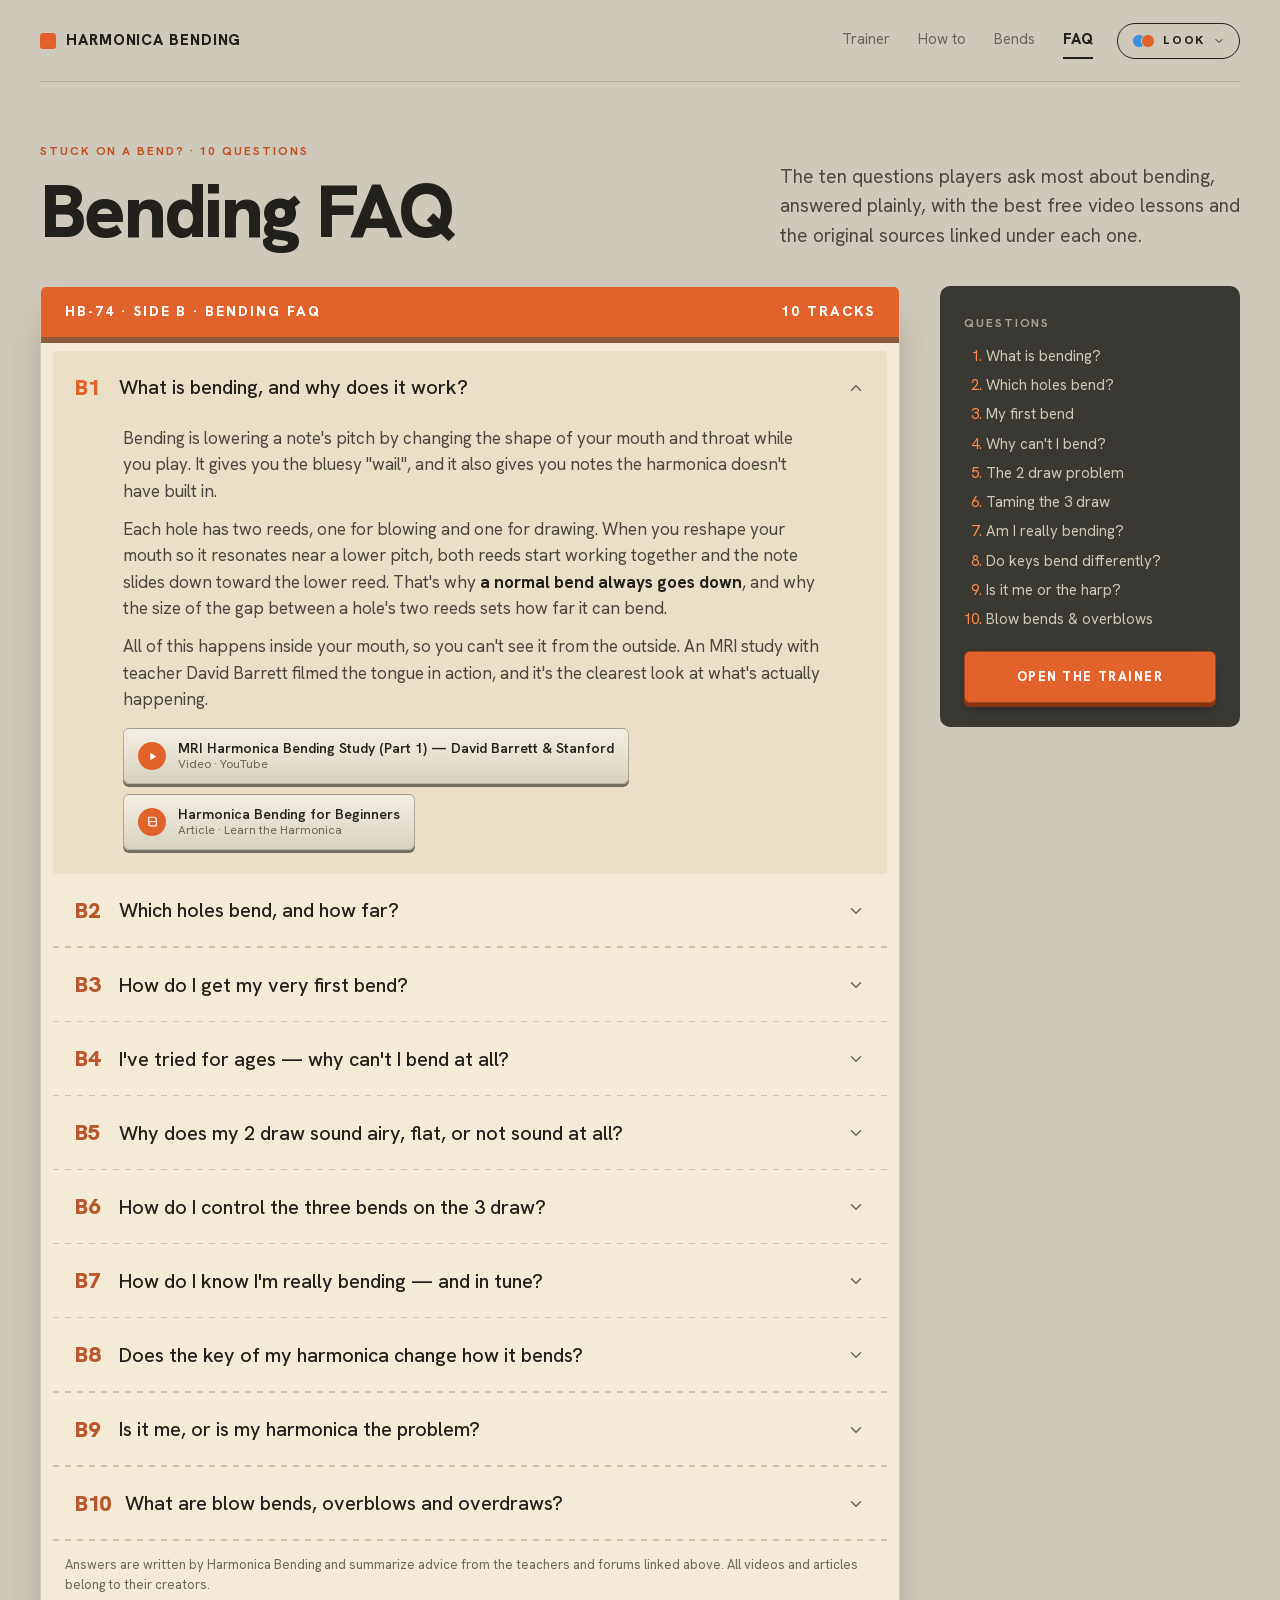
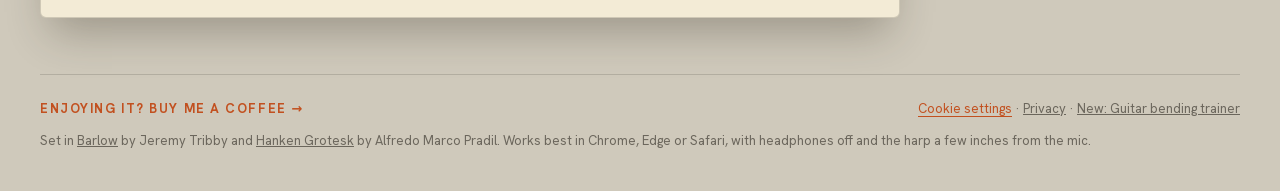
==== commit 635157d9: "Add Hi-fi and Tape looks with GSAP motion to the harmonica pages The trainer, How To, FAQ and Privac" ====
--- a/faq.html
+++ b/faq.html
@@ -37,17 +37,18 @@
   <meta name="twitter:card" content="summary">
   <meta name="twitter:title" content="Harmonica Bending FAQ · How to Bend Notes on Harmonica">
   <meta name="twitter:description" content="The ten questions players ask most about bending, answered plainly, with the best free video lessons linked under each one.">
-  <meta name="theme-color" content="#f1f1f3" media="(prefers-color-scheme: light)">
-  <meta name="theme-color" content="#0c1015" media="(prefers-color-scheme: dark)">
+  <meta name="theme-color" content="#cfc9bb" media="(prefers-color-scheme: light)">
+  <meta name="theme-color" content="#0b0c0e" media="(prefers-color-scheme: dark)">
   <link rel="icon" href="favicon.svg" type="image/svg+xml">
   <link rel="manifest" href="manifest.webmanifest">
   <link rel="apple-touch-icon" href="apple-touch-icon.png">
   <meta name="apple-mobile-web-app-title" content="Bend Trainer">
   <meta name="mobile-web-app-capable" content="yes">
   <meta name="apple-mobile-web-app-capable" content="yes">
-  <script src="js/theme.js"></script>
-  <link rel="preload" href="fonts/league-spartan-latin.woff2" as="font" type="font/woff2" crossorigin>
-  <link rel="stylesheet" href="css/styles.css">
+  <script src="js/look.js"></script>
+  <link rel="preload" href="fonts/hanken-grotesk-latin.woff2" as="font" type="font/woff2" crossorigin>
+  <link rel="preload" href="fonts/barlow-400-latin.woff2" as="font" type="font/woff2" crossorigin>
+  <link rel="stylesheet" href="css/gear.css">
   <script type="application/ld+json">
 {
   "@context": "https://schema.org",
@@ -204,54 +205,220 @@
   </script>
 </head>
 <body>
-  <div class="backdrop" aria-hidden="true"><div class="glow a"></div><div class="glow b"></div></div>
-
   <svg width="0" height="0" style="position:absolute" aria-hidden="true">
-    <symbol id="i-play" viewBox="0 0 24 24"><path fill="currentColor" d="M8 5v14l11-7z"/></symbol>
-    <symbol id="i-read" viewBox="0 0 24 24"><path fill="none" stroke="currentColor" stroke-width="2" stroke-linecap="round" stroke-linejoin="round" d="M4 5a2 2 0 0 1 2-2h12v16H6a2 2 0 0 0-2 2zM4 21V5M8 7h6"/></symbol>
-    <symbol id="i-logo" viewBox="0 0 24 24"><g fill="none" stroke="currentColor" stroke-width="2.4" stroke-linecap="round"><path d="M3 9h12a3 3 0 1 0-3-3"/><path d="M3 15h16a3 3 0 1 1-3 3"/><path d="M3 12h9"/></g></symbol>
-    <symbol id="i-sun" viewBox="0 0 24 24"><g fill="none" stroke="currentColor" stroke-width="2" stroke-linecap="round"><circle cx="12" cy="12" r="4"/><path d="M12 2v2M12 20v2M4.9 4.9l1.4 1.4M17.7 17.7l1.4 1.4M2 12h2M20 12h2M4.9 19.1l1.4-1.4M17.7 6.3l1.4-1.4"/></g></symbol>
-    <symbol id="i-moon" viewBox="0 0 24 24"><path d="M20 14.5A8 8 0 1 1 9.5 4a6.5 6.5 0 0 0 10.5 10.5z" fill="none" stroke="currentColor" stroke-width="2" stroke-linejoin="round"/></symbol>
-    <symbol id="i-wave" viewBox="0 0 24 24"><path d="M3 12c2-6 4-6 6 0s4 6 6 0 4-6 6 0" fill="none" stroke="currentColor" stroke-width="2" stroke-linecap="round"/></symbol>
-    <symbol id="i-cup" viewBox="0 0 24 24"><g fill="none" stroke="currentColor" stroke-width="2" stroke-linecap="round" stroke-linejoin="round"><path d="M4 9h13v5a5 5 0 0 1-5 5H9a5 5 0 0 1-5-5z"/><path d="M17 10h1.5a2.5 2.5 0 0 1 0 5H17"/><path d="M8 3c0 1.5 1 1.5 1 3M12 3c0 1.5 1 1.5 1 3"/></g></symbol>
-    <symbol id="i-chev" viewBox="0 0 24 24"><path fill="none" stroke="currentColor" stroke-width="2" stroke-linecap="round" stroke-linejoin="round" d="m6 9 6 6 6-6"/></symbol>
-    <symbol id="i-flag" viewBox="0 0 24 24"><g fill="none" stroke="currentColor" stroke-width="2" stroke-linecap="round" stroke-linejoin="round"><path d="M5 21V4"/><path d="M5 4h11l-2 4 2 4H5"/></g></symbol>
-    <symbol id="i-grid" viewBox="0 0 24 24"><g fill="none" stroke="currentColor" stroke-width="2"><rect x="3" y="6" width="18" height="12" rx="3"/><path d="M8 6v12M13 6v12M18 6v12"/></g></symbol>
-    <symbol id="i-book" viewBox="0 0 24 24"><path d="M5 4h10a4 4 0 0 1 4 4v12H9a4 4 0 0 1-4-4z M5 16a4 4 0 0 1 4-4h10" fill="none" stroke="currentColor" stroke-width="2" stroke-linejoin="round"/></symbol>
+    <symbol id="i-mic" viewBox="0 0 24 24"><g fill="none" stroke="currentColor" stroke-width="2" stroke-linecap="round"><rect x="9" y="3" width="6" height="11" rx="3"/><path d="M5 11a7 7 0 0 0 14 0M12 18v3"/></g></symbol>
+    <symbol id="i-stop" viewBox="0 0 24 24"><rect x="7" y="7" width="10" height="10" rx="2" fill="currentColor"/></symbol>
+    <symbol id="i-play" viewBox="0 0 24 24"><path d="M8 5v14l11-7z" fill="currentColor"/></symbol>
+    <symbol id="i-slide" viewBox="0 0 24 24"><path d="M3 7c5 0 7 10 18 10" fill="none" stroke="currentColor" stroke-width="2.4" stroke-linecap="round"/></symbol>
+    <symbol id="i-rec" viewBox="0 0 24 24"><circle cx="12" cy="12" r="6" fill="currentColor"/></symbol>
+    <symbol id="i-read" viewBox="0 0 24 24"><path d="M5 4h10a4 4 0 0 1 4 4v12H9a4 4 0 0 1-4-4z M5 16a4 4 0 0 1 4-4h10" fill="none" stroke="currentColor" stroke-width="2" stroke-linejoin="round"/></symbol>
+    <symbol id="i-reset" viewBox="0 0 24 24"><g fill="none" stroke="currentColor" stroke-width="2" stroke-linecap="round" stroke-linejoin="round"><path d="M4 12a8 8 0 1 0 2.4-5.7"/><path d="M4 4v4h4"/></g></symbol>
+    <symbol id="i-chev" viewBox="0 0 24 24"><path d="m6 9 6 6 6-6" fill="none" stroke="currentColor" stroke-width="2" stroke-linecap="round" stroke-linejoin="round"/></symbol>
+    <symbol id="i-arrow" viewBox="0 0 24 24"><path d="M5 12h14M13 6l6 6-6 6" fill="none" stroke="currentColor" stroke-width="2.2" stroke-linecap="round" stroke-linejoin="round"/></symbol>
+    <symbol id="i-share" viewBox="0 0 24 24"><g fill="none" stroke="currentColor" stroke-width="2" stroke-linecap="round" stroke-linejoin="round"><path d="M12 15V3M8 7l4-4 4 4"/><path d="M6 11H5a1 1 0 0 0-1 1v8a1 1 0 0 0 1 1h14a1 1 0 0 0 1-1v-8a1 1 0 0 0-1-1h-1"/></g></symbol>
   </svg>
 
-  <nav class="rail" aria-label="Site">
-    <a class="ri" href="index.html"><svg aria-hidden="true"><use href="#i-wave"/></svg><span>Trainer</span></a>
-    <a class="ri" href="how-to.html"><svg aria-hidden="true"><use href="#i-flag"/></svg><span>How To</span></a>
-    <a class="ri" href="index.html#holeMap"><svg aria-hidden="true"><use href="#i-grid"/></svg><span>Bends</span></a>
-    <a class="ri" href="faq.html" aria-current="page"><svg aria-hidden="true"><use href="#i-book"/></svg><span>FAQ</span></a>
-  </nav>
-
-  <div class="shell">
-    <header class="topbar">
-      <a class="brand" href="index.html">
-        <span class="brand-mark"><svg><use href="#i-logo"/></svg></span>
-        <span class="brand-name">Harmonica Bending</span>
-      </a>
-      <span></span>
-      <div class="top-actions">
-        <div class="theme-toggle" role="group" aria-label="Color theme">
-          <button type="button" data-theme-set="light" aria-label="Light mode" title="Light mode"><svg><use href="#i-sun"/></svg></button>
-          <button type="button" data-theme-set="dark" aria-label="Dark mode" title="Dark mode"><svg><use href="#i-moon"/></svg></button>
+  <div class="wrap">
+    <header class="hdr">
+      <a class="brand" href="index.html"><span class="brand-mark" aria-hidden="true"></span>Harmonica Bending</a>
+      <nav class="nav" aria-label="Site">
+        <a href="index.html">Trainer</a>
+        <a href="how-to.html">How to</a>
+        <a href="index.html#holeMap">Bends</a>
+        <a href="faq.html" aria-current="page">FAQ</a>
+      </nav>
+      <div class="hdr-actions">
+        <div class="look-pick">
+          <button type="button" class="chip-btn look-btn" id="lookBtn" aria-expanded="false" aria-controls="lookPanel" aria-label="Choose a look"><span class="swatch" aria-hidden="true"><i class="hifi"></i><i class="tape"></i></span><span class="look-lbl">Look</span><svg aria-hidden="true"><use href="#i-chev"/></svg></button>
+          <div class="look-panel" id="lookPanel" role="dialog" aria-label="Choose a look" hidden>
+            <h2>Choose a look</h2>
+            <p>Same trainer, different gear. Saved on this device.</p>
+            <div class="tiles">
+              <button type="button" class="tile" data-look-set="hifi" aria-pressed="false"><span class="prev prev-hifi" aria-hidden="true"></span><b>Hi-fi</b><span>’60s amp. Black glass, blue meter, green lamps.</span></button>
+              <button type="button" class="tile" data-look-set="tape" aria-pressed="false"><span class="prev prev-tape" aria-hidden="true"></span><b>Tape</b><span>’70s reel-to-reel. Cream panels, orange keys.</span></button>
+            </div>
+            <p class="look-note">Starts on Hi-fi in dark mode and Tape in light mode.</p>
+            <button type="button" class="gkey primary look-done" data-look-close>Done</button>
+          </div>
         </div>
       </div>
     </header>
 
-    <section class="faq-intro">
-      <span class="lbl">Stuck on a bend?</span>
-      <h1 class="display">Bending FAQ</h1>
-      <p class="muted">The ten questions players ask most about bending, answered plainly, with the best free video lessons and the original sources linked under each one.</p>
-    </section>
+    <main>
+      <section class="page-intro">
+        <div>
+          <span class="cap">Stuck on a bend? · 10 questions</span>
+          <h1 class="display">Bending FAQ</h1>
+        </div>
+        <p>The ten questions players ask most about bending, answered plainly, with the best free video lessons and the original sources linked under each one.</p>
+      </section>
 
-    <div class="faq-layout">
-      <nav class="toc card" aria-label="Questions">
-        <span class="lbl">Questions</span>
-        <ol>
+      <div class="faq-layout">
+        <div class="faq-list">
+          <div class="faq-head"><span>HB-74 · Side B · Bending FAQ</span><span>10 tracks</span></div>
+                <details class="qa" id="what" name="faq" open>
+          <summary><span class="qn">1</span>What is bending, and why does it work?<svg class="chev"><use href="#i-chev"/></svg></summary>
+          <div class="answer">
+            <p>Bending is lowering a note's pitch by changing the shape of your mouth and throat while you play. It gives you the bluesy "wail", and it also gives you notes the harmonica doesn't have built in.</p>
+            <p>Each hole has two reeds, one for blowing and one for drawing. When you reshape your mouth so it resonates near a lower pitch, both reeds start working together and the note slides down toward the lower reed. That's why <strong>a normal bend always goes down</strong>, and why the size of the gap between a hole's two reeds sets how far it can bend.</p>
+            <p>All of this happens inside your mouth, so you can't see it from the outside. An MRI study with teacher David Barrett filmed the tongue in action, and it's the clearest look at what's actually happening.</p>
+            <div class="resources">
+              <a class="res" href="https://www.youtube.com/watch?v=I5ZjNUWnhgk" target="_blank" rel="noopener"><span class="res-icon video"><svg><use href="#i-play"/></svg></span><span class="res-text"><b>MRI Harmonica Bending Study (Part 1) — David Barrett &amp; Stanford</b><span>Video · YouTube</span></span></a>
+              <a class="res" href="https://www.learntheharmonica.com/post/harmonica-bending-for-beginners" target="_blank" rel="noopener"><span class="res-icon read"><svg><use href="#i-read"/></svg></span><span class="res-text"><b>Harmonica Bending for Beginners</b><span>Article · Learn the Harmonica</span></span></a>
+            </div>
+          </div>
+        </details>
+        <details class="qa" id="which" name="faq">
+          <summary><span class="qn">2</span>Which holes bend, and how far?<svg class="chev"><use href="#i-chev"/></svg></summary>
+          <div class="answer">
+            <p>On a standard 10-hole (Richter-tuned) harmonica, the pattern is the same in every key:</p>
+            <ul>
+              <li><strong>Draw bends, holes 1–6:</strong> hole 1 bends a half step, hole 2 a whole step, hole 3 a step and a half, hole 4 a half step, hole 6 a half step. Hole 5 barely moves.</li>
+              <li><strong>Blow bends, holes 8–10:</strong> hole 8 a half step, hole 9 a half step, hole 10 a whole step. Hole 7 barely moves.</li>
+            </ul>
+            <p>On a C harp, for example, the 3 draw (B) can bend down to B♭, A and A♭. On other keys the actual notes move up or down, but the holes and the number of steps stay the same. The trainer's hole map shows the exact notes for whichever key you pick.</p>
+            <div class="resources">
+              <a class="res" href="index.html"><span class="res-icon read"><svg><use href="#i-read"/></svg></span><span class="res-text"><b>Open the hole map in the Bend Trainer</b><span>Every bend, in all keys</span></span></a>
+              <a class="res" href="https://www.learntheharmonica.com/post/harmonica-note-chart-all-keys" target="_blank" rel="noopener"><span class="res-icon read"><svg><use href="#i-read"/></svg></span><span class="res-text"><b>Note Layout for All Keys of Harmonica (free chart)</b><span>Chart · Learn the Harmonica</span></span></a>
+            </div>
+          </div>
+        </details>
+        <details class="qa" id="first" name="faq">
+          <summary><span class="qn">3</span>How do I get my very first bend?<svg class="chev"><use href="#i-chev"/></svg></summary>
+          <div class="answer">
+            <p>Most people get their first bend on the <strong>4 draw</strong> or the <strong>1 draw</strong>.</p>
+            <ul>
+              <li>Start with a clean single note. Bending a chord or a leaky note is much harder.</li>
+              <li>Keep your lips relaxed and still. Draw gently, then slide your tongue back as if you were saying "ee" and then "oo". You should hear the note dip and come back.</li>
+              <li>Try it without the harmonica first: a falling whistle uses almost the same tongue movement.</li>
+              <li>Expect it to take days or weeks, not minutes. Almost everyone finds it slower than they expected.</li>
+            </ul>
+            <div class="resources">
+              <a class="res" href="https://www.youtube.com/watch?v=67ZbI4S-hTQ" target="_blank" rel="noopener"><span class="res-icon video"><svg><use href="#i-play"/></svg></span><span class="res-text"><b>3 EASY Steps to Bending on Harmonica</b><span>Video · LearnTheHarmonica.com</span></span></a>
+              <a class="res" href="https://www.youtube.com/watch?v=cbiOtr_pNyk" target="_blank" rel="noopener"><span class="res-icon video"><svg><use href="#i-play"/></svg></span><span class="res-text"><b>8 Tips For Bending On Harmonica</b><span>Video · Tomlin Leckie</span></span></a>
+            </div>
+          </div>
+        </details>
+        <details class="qa" id="cant" name="faq">
+          <summary><span class="qn">4</span>I've tried for ages — why can't I bend at all?<svg class="chev"><use href="#i-chev"/></svg></summary>
+          <div class="answer">
+            <p>Usually it's one of these:</p>
+            <ul>
+              <li><strong>Pulling harder instead of reshaping.</strong> Force can drag the pitch a little, but it tires you out, can damage reeds, and doesn't build the real skill.</li>
+              <li><strong>Mouth too open, or the harp too shallow.</strong> You need a small, rounded "oo" mouth with a closed-off space behind it. If your lips barely touch the harp, it won't work.</li>
+              <li><strong>Lips doing the work.</strong> The lips should only seal. The tongue, jaw and throat do the bending.</li>
+              <li><strong>Tilting the harp.</strong> Tilting can help you find your first bend, but it isn't a long-term technique.</li>
+              <li><strong>A very cheap harmonica.</strong> Toy-grade harps leak air and make bending much harder (see question 9).</li>
+            </ul>
+            <div class="resources">
+              <a class="res" href="https://www.learntheharmonica.com/post/top-5-bending-mistakes-on-harmonica" target="_blank" rel="noopener"><span class="res-icon read"><svg><use href="#i-read"/></svg></span><span class="res-text"><b>Top 5 Bending Mistakes on Harmonica</b><span>Article · Learn the Harmonica</span></span></a>
+              <a class="res" href="https://www.youtube.com/watch?v=sfO8AucmXLM" target="_blank" rel="noopener"><span class="res-icon video"><svg><use href="#i-play"/></svg></span><span class="res-text"><b>Are YOU making these MISTAKES with bends?</b><span>Video · YouTube</span></span></a>
+            </div>
+          </div>
+        </details>
+        <details class="qa" id="two" name="faq">
+          <summary><span class="qn">5</span>Why does my 2 draw sound airy, flat, or not sound at all?<svg class="chev"><use href="#i-chev"/></svg></summary>
+          <div class="answer">
+            <p>This is the most common problem in a player's first years, and the harp usually isn't broken. The normal resting shape of most people's mouths happens to sit close to the pitch of the 2 draw reed, so it half-bends before you've tried to bend anything. The note comes out weak, flat or breathy.</p>
+            <ul>
+              <li><strong>Play it softer.</strong> A gentle draw often sounds clean where a hard one chokes.</li>
+              <li>Keep the tongue low and flat, with the harp deep in your mouth and a relaxed throat.</li>
+              <li>Keep your nose closed. Breathing through it wastes air and makes bending impossible.</li>
+              <li>Low-key harps (like B♭ and below) make this harder, because their bigger reeds respond more slowly.</li>
+            </ul>
+            <div class="resources">
+              <a class="res" href="https://www.youtube.com/watch?v=QTzyM-mq7Qc" target="_blank" rel="noopener"><span class="res-icon video"><svg><use href="#i-play"/></svg></span><span class="res-text"><b>Harmonica 2 hole draw problem (How to play a clean 2 hole draw)</b><span>Video · Tomlin Leckie</span></span></a>
+              <a class="res" href="https://www.bluesharmonica.com/whats_deal_2_draw" target="_blank" rel="noopener"><span class="res-icon read"><svg><use href="#i-read"/></svg></span><span class="res-text"><b>"What's the deal with the 2 draw?" — David Barrett answers</b><span>Forum · BluesHarmonica.com</span></span></a>
+              <a class="res" href="https://www.bluesharmonica.com/faq" target="_blank" rel="noopener"><span class="res-icon video"><svg><use href="#i-play"/></svg></span><span class="res-text"><b>BluesHarmonica.com FAQ videos (2 draw &amp; high notes)</b><span>Video · BluesHarmonica.com</span></span></a>
+            </div>
+          </div>
+        </details>
+        <details class="qa" id="three" name="faq">
+          <summary><span class="qn">6</span>How do I control the three bends on the 3 draw?<svg class="chev"><use href="#i-chev"/></svg></summary>
+          <div class="answer">
+            <p>The 3 draw has three bends packed into one hole, so the trick is <strong>control, not depth</strong>. Many players can drop straight to the bottom but can't stop halfway.</p>
+            <ul>
+              <li>Learn them one at a time: the half step first, then the whole step, then the step and a half.</li>
+              <li>Different bends use a different tongue position. The 3 draw bends come from raising the middle-to-back of the tongue (you'll feel it near your back molars). The 2 draw needs the hump even further back.</li>
+              <li>Practice in front of a mirror without the harp, then add the harp back.</li>
+              <li>Use a tuner, or the trainer's green target band, to check you're actually landing on the in-between notes.</li>
+            </ul>
+            <div class="resources">
+              <a class="res" href="https://www.youtube.com/watch?v=og8cnKY75Ts" target="_blank" rel="noopener"><span class="res-icon video"><svg><use href="#i-play"/></svg></span><span class="res-text"><b>Mastering Bending | 3 Hole Draw</b><span>Video · Konstantin Reinfeld</span></span></a>
+              <a class="res" href="https://www.youtube.com/watch?v=NN5TU206UP4" target="_blank" rel="noopener"><span class="res-icon video"><svg><use href="#i-play"/></svg></span><span class="res-text"><b>How to master hole 3 bend a whole tone step</b><span>Video · Filip Jers Music</span></span></a>
+              <a class="res" href="https://bluesharmonica.com/2_and_3_hole_bends" target="_blank" rel="noopener"><span class="res-icon read"><svg><use href="#i-read"/></svg></span><span class="res-text"><b>2 and 3 hole bends — tongue placement explained</b><span>Forum · BluesHarmonica.com</span></span></a>
+            </div>
+          </div>
+        </details>
+        <details class="qa" id="know" name="faq">
+          <summary><span class="qn">7</span>How do I know I'm really bending — and in tune?<svg class="chev"><use href="#i-chev"/></svg></summary>
+          <div class="answer">
+            <p>A real bend makes the note's pitch clearly slide. If you're not sure whether it moved, it probably didn't yet. Changes in tone or volume alone don't count.</p>
+            <p>Being in tune is the next step. A bend that only gets three-quarters of the way down sounds sour against a band. Practice two skills:</p>
+            <ul>
+              <li><strong>Slides:</strong> start on the natural note and glide down into the bent note.</li>
+              <li><strong>Straight hits:</strong> land directly on the bent note with no audible slide.</li>
+            </ul>
+            <p>The <a href="index.html">Bend Trainer</a> was built for this. It draws your pitch live against the target and tells you how close you got and how long you held it.</p>
+            <div class="resources">
+              <a class="res" href="https://www.youtube.com/watch?v=CtQJVeVrCl4" target="_blank" rel="noopener"><span class="res-icon video"><svg><use href="#i-play"/></svg></span><span class="res-text"><b>How to hit your blues harmonica bends straight on</b><span>Video · Tomlin Leckie</span></span></a>
+              <a class="res" href="index.html"><span class="res-icon read"><svg><use href="#i-read"/></svg></span><span class="res-text"><b>Check your bends live in the Bend Trainer</b><span>Uses your microphone</span></span></a>
+            </div>
+          </div>
+        </details>
+        <details class="qa" id="keys" name="faq">
+          <summary><span class="qn">8</span>Does the key of my harmonica change how it bends?<svg class="chev"><use href="#i-chev"/></svg></summary>
+          <div class="answer">
+            <p>The holes and bend sizes are the same on every key, but <strong>how it feels changes a lot</strong>:</p>
+            <ul>
+              <li><strong>Lower keys</strong> (G, A, B♭, and "low" harps) have bigger reeds. Bends are deep and loose but respond slowly, so they're easy to overshoot. The 2 draw is noticeably harder on a B♭ than on a C.</li>
+              <li><strong>Higher keys</strong> (E, F, F♯) have small, stiff reeds. Bends happen in a tight window and need precise tongue moves.</li>
+              <li><strong>C, D and A</strong> sit in the middle, which is why they're the usual keys to learn bending on.</li>
+            </ul>
+            <p>Range matters too. Standard harps in G to B start in a lower octave than harps in C to F♯, so a G harp is lower than a C harp, not higher.</p>
+            <p>A handy trick from experienced players: if you can bend a certain pitch on one harp, you can find the same pitch on another key and use the same mouth shape.</p>
+            <div class="resources">
+              <a class="res" href="https://www.youtube.com/watch?v=7IGpaUlwu8I" target="_blank" rel="noopener"><span class="res-icon video"><svg><use href="#i-play"/></svg></span><span class="res-text"><b>Low vs Regular Harmonicas: Everything You Need To Know</b><span>Video · YouTube</span></span></a>
+              <a class="res" href="https://www.bluesharmonica.com/octave_range" target="_blank" rel="noopener"><span class="res-icon read"><svg><use href="#i-read"/></svg></span><span class="res-text"><b>Octave range of harmonica keys — Winslow Yerxa</b><span>Forum · BluesHarmonica.com</span></span></a>
+              <a class="res" href="https://www.bluesharmonica.com/holes_do_not_bend" target="_blank" rel="noopener"><span class="res-icon read"><svg><use href="#i-read"/></svg></span><span class="res-text"><b>Holes that do not bend — the same-pitch trick</b><span>Forum · BluesHarmonica.com</span></span></a>
+            </div>
+          </div>
+        </details>
+        <details class="qa" id="harp" name="faq">
+          <summary><span class="qn">9</span>Is it me, or is my harmonica the problem?<svg class="chev"><use href="#i-chev"/></svg></summary>
+          <div class="answer">
+            <p>Most of the time it's technique, but the harp can make things much harder:</p>
+            <ul>
+              <li><strong>Very cheap or toy harps</strong> leak air and have poorly set reeds. A solid entry-level harp (the kind most teachers recommend) bends far more easily.</li>
+              <li><strong>Reed gaps</strong> (how far each reed sits from its slot) affect how a hole bends. A badly gapped reed can feel stuck, or jump straight to the bottom of the bend.</li>
+              <li><strong>Test it:</strong> if one hole fails on one harp but the same note bends fine on a different harp, suspect the harp.</li>
+            </ul>
+            <p>Reed gapping is a skill you can learn, or a harmonica technician can set a harp up for you.</p>
+            <div class="resources">
+              <a class="res" href="https://www.youtube.com/watch?v=hWo0MEljFPA" target="_blank" rel="noopener"><span class="res-icon video"><svg><use href="#i-play"/></svg></span><span class="res-text"><b>Is my harmonica broken? Can it be fixed?</b><span>Video · Li'l Chuck The One Man Skiffle Machine</span></span></a>
+              <a class="res" href="https://forum.harmonica.com/t/clean-2-hole-draw-not-bent/8710" target="_blank" rel="noopener"><span class="res-icon read"><svg><use href="#i-read"/></svg></span><span class="res-text"><b>Clean 2 hole draw — reed or technique?</b><span>Forum · Harmonica.com</span></span></a>
+            </div>
+          </div>
+        </details>
+        <details class="qa" id="over" name="faq">
+          <summary><span class="qn">10</span>What are blow bends, overblows and overdraws?<svg class="chev"><use href="#i-chev"/></svg></summary>
+          <div class="answer">
+            <ul>
+              <li><strong>Blow bends</strong> (holes 8–10) work like draw bends, but while blowing. They need a narrower, more focused airstream. Learn them after your draw bends feel solid.</li>
+              <li><strong>Overblows</strong> (holes 1, 4, 5, 6) and <strong>overdraws</strong> (holes 7, 9, 10) <em>raise</em> the pitch. The opposite reed pops in and plays a note just above the normal one, filling the last gaps in the scale.</li>
+            </ul>
+            <p>Overblows are an advanced technique. Most players start with the 6 overblow, and a well-gapped harp helps a lot. The trainer includes them under "Show overblows &amp; overdraws".</p>
+            <div class="resources">
+              <a class="res" href="https://www.youtube.com/watch?v=PyQrPxJ0u_8" target="_blank" rel="noopener"><span class="res-icon video"><svg><use href="#i-play"/></svg></span><span class="res-text"><b>Harmonica Blues Lesson 31 — How To Overblow 6</b><span>Video · zenmusicuk</span></span></a>
+              <a class="res" href="https://en.wikipedia.org/wiki/Harmonica_techniques" target="_blank" rel="noopener"><span class="res-icon read"><svg><use href="#i-read"/></svg></span><span class="res-text"><b>Harmonica techniques — bending &amp; overbending</b><span>Reference · Wikipedia</span></span></a>
+            </div>
+          </div>
+        </details>
+          <p class="faq-note">Answers are written by Harmonica Bending and summarize advice from the teachers and forums linked above. All videos and articles belong to their creators.</p>
+        </div>
+        <aside class="toc" aria-label="Questions">
+          <span class="cap">Questions</span>
+          <ol>
           <li><a href="#what">What is bending?</a></li>
           <li><a href="#which">Which holes bend?</a></li>
           <li><a href="#first">My first bend</a></li>
@@ -263,196 +430,23 @@
           <li><a href="#harp">Is it me or the harp?</a></li>
           <li><a href="#over">Blow bends &amp; overblows</a></li>
         </ol>
-      </nav>
+          <a class="gkey primary" href="index.html"><span class="lamp"></span>Open the trainer</a>
+        </aside>
+      </div>
+    </main>
 
-      <div class="faq-list">
-
-        <details class="qa card" id="what" name="faq" open>
-          <summary><span class="qn">1</span>What is bending, and why does it work?<svg class="chev"><use href="#i-chev"/></svg></summary>
-          <div class="answer">
-            <p>Bending is lowering a note's pitch by changing the shape of your mouth and throat while you play. It gives you the bluesy "wail", and it also gives you notes the harmonica doesn't have built in.</p>
-            <p>Each hole has two reeds, one for blowing and one for drawing. When you reshape your mouth so it resonates near a lower pitch, both reeds start working together and the note slides down toward the lower reed. That's why <strong>a normal bend always goes down</strong>, and why the size of the gap between a hole's two reeds sets how far it can bend.</p>
-            <p>All of this happens inside your mouth, so you can't see it from the outside. An MRI study with teacher David Barrett filmed the tongue in action, and it's the clearest look at what's actually happening.</p>
-            <div class="resources">
-              <a class="res" href="https://www.youtube.com/watch?v=I5ZjNUWnhgk" target="_blank" rel="noopener"><span class="res-icon video"><svg><use href="#i-play"/></svg></span><span class="res-text"><b>MRI Harmonica Bending Study (Part 1) — David Barrett &amp; Stanford</b><span>Video · YouTube</span></span></a>
-              <a class="res" href="https://www.learntheharmonica.com/post/harmonica-bending-for-beginners" target="_blank" rel="noopener"><span class="res-icon read"><svg><use href="#i-read"/></svg></span><span class="res-text"><b>Harmonica Bending for Beginners</b><span>Article · Learn the Harmonica</span></span></a>
-            </div>
-          </div>
-        </details>
-
-        <details class="qa card" id="which" name="faq">
-          <summary><span class="qn">2</span>Which holes bend, and how far?<svg class="chev"><use href="#i-chev"/></svg></summary>
-          <div class="answer">
-            <p>On a standard 10-hole (Richter-tuned) harmonica, the pattern is the same in every key:</p>
-            <ul>
-              <li><strong>Draw bends, holes 1–6:</strong> hole 1 bends a half step, hole 2 a whole step, hole 3 a step and a half, hole 4 a half step, hole 6 a half step. Hole 5 barely moves.</li>
-              <li><strong>Blow bends, holes 8–10:</strong> hole 8 a half step, hole 9 a half step, hole 10 a whole step. Hole 7 barely moves.</li>
-            </ul>
-            <p>On a C harp, for example, the 3 draw (B) can bend down to B♭, A and A♭. On other keys the actual notes move up or down, but the holes and the number of steps stay the same. The trainer's hole map shows the exact notes for whichever key you pick.</p>
-            <div class="resources">
-              <a class="res" href="index.html"><span class="res-icon read"><svg><use href="#i-read"/></svg></span><span class="res-text"><b>Open the hole map in the Bend Trainer</b><span>Every bend, in all keys</span></span></a>
-              <a class="res" href="https://www.learntheharmonica.com/post/harmonica-note-chart-all-keys" target="_blank" rel="noopener"><span class="res-icon read"><svg><use href="#i-read"/></svg></span><span class="res-text"><b>Note Layout for All Keys of Harmonica (free chart)</b><span>Chart · Learn the Harmonica</span></span></a>
-            </div>
-          </div>
-        </details>
-
-        <details class="qa card" id="first" name="faq">
-          <summary><span class="qn">3</span>How do I get my very first bend?<svg class="chev"><use href="#i-chev"/></svg></summary>
-          <div class="answer">
-            <p>Most people get their first bend on the <strong>4 draw</strong> or the <strong>1 draw</strong>.</p>
-            <ul>
-              <li>Start with a clean single note. Bending a chord or a leaky note is much harder.</li>
-              <li>Keep your lips relaxed and still. Draw gently, then slide your tongue back as if you were saying "ee" and then "oo". You should hear the note dip and come back.</li>
-              <li>Try it without the harmonica first: a falling whistle uses almost the same tongue movement.</li>
-              <li>Expect it to take days or weeks, not minutes. Almost everyone finds it slower than they expected.</li>
-            </ul>
-            <div class="resources">
-              <a class="res" href="https://www.youtube.com/watch?v=67ZbI4S-hTQ" target="_blank" rel="noopener"><span class="res-icon video"><svg><use href="#i-play"/></svg></span><span class="res-text"><b>3 EASY Steps to Bending on Harmonica</b><span>Video · LearnTheHarmonica.com</span></span></a>
-              <a class="res" href="https://www.youtube.com/watch?v=cbiOtr_pNyk" target="_blank" rel="noopener"><span class="res-icon video"><svg><use href="#i-play"/></svg></span><span class="res-text"><b>8 Tips For Bending On Harmonica</b><span>Video · Tomlin Leckie</span></span></a>
-            </div>
-          </div>
-        </details>
-
-        <details class="qa card" id="cant" name="faq">
-          <summary><span class="qn">4</span>I've tried for ages — why can't I bend at all?<svg class="chev"><use href="#i-chev"/></svg></summary>
-          <div class="answer">
-            <p>Usually it's one of these:</p>
-            <ul>
-              <li><strong>Pulling harder instead of reshaping.</strong> Force can drag the pitch a little, but it tires you out, can damage reeds, and doesn't build the real skill.</li>
-              <li><strong>Mouth too open, or the harp too shallow.</strong> You need a small, rounded "oo" mouth with a closed-off space behind it. If your lips barely touch the harp, it won't work.</li>
-              <li><strong>Lips doing the work.</strong> The lips should only seal. The tongue, jaw and throat do the bending.</li>
-              <li><strong>Tilting the harp.</strong> Tilting can help you find your first bend, but it isn't a long-term technique.</li>
-              <li><strong>A very cheap harmonica.</strong> Toy-grade harps leak air and make bending much harder (see question 9).</li>
-            </ul>
-            <div class="resources">
-              <a class="res" href="https://www.learntheharmonica.com/post/top-5-bending-mistakes-on-harmonica" target="_blank" rel="noopener"><span class="res-icon read"><svg><use href="#i-read"/></svg></span><span class="res-text"><b>Top 5 Bending Mistakes on Harmonica</b><span>Article · Learn the Harmonica</span></span></a>
-              <a class="res" href="https://www.youtube.com/watch?v=sfO8AucmXLM" target="_blank" rel="noopener"><span class="res-icon video"><svg><use href="#i-play"/></svg></span><span class="res-text"><b>Are YOU making these MISTAKES with bends?</b><span>Video · YouTube</span></span></a>
-            </div>
-          </div>
-        </details>
-
-        <details class="qa card" id="two" name="faq">
-          <summary><span class="qn">5</span>Why does my 2 draw sound airy, flat, or not sound at all?<svg class="chev"><use href="#i-chev"/></svg></summary>
-          <div class="answer">
-            <p>This is the most common problem in a player's first years, and the harp usually isn't broken. The normal resting shape of most people's mouths happens to sit close to the pitch of the 2 draw reed, so it half-bends before you've tried to bend anything. The note comes out weak, flat or breathy.</p>
-            <ul>
-              <li><strong>Play it softer.</strong> A gentle draw often sounds clean where a hard one chokes.</li>
-              <li>Keep the tongue low and flat, with the harp deep in your mouth and a relaxed throat.</li>
-              <li>Keep your nose closed. Breathing through it wastes air and makes bending impossible.</li>
-              <li>Low-key harps (like B♭ and below) make this harder, because their bigger reeds respond more slowly.</li>
-            </ul>
-            <div class="resources">
-              <a class="res" href="https://www.youtube.com/watch?v=QTzyM-mq7Qc" target="_blank" rel="noopener"><span class="res-icon video"><svg><use href="#i-play"/></svg></span><span class="res-text"><b>Harmonica 2 hole draw problem (How to play a clean 2 hole draw)</b><span>Video · Tomlin Leckie</span></span></a>
-              <a class="res" href="https://www.bluesharmonica.com/whats_deal_2_draw" target="_blank" rel="noopener"><span class="res-icon read"><svg><use href="#i-read"/></svg></span><span class="res-text"><b>"What's the deal with the 2 draw?" — David Barrett answers</b><span>Forum · BluesHarmonica.com</span></span></a>
-              <a class="res" href="https://www.bluesharmonica.com/faq" target="_blank" rel="noopener"><span class="res-icon video"><svg><use href="#i-play"/></svg></span><span class="res-text"><b>BluesHarmonica.com FAQ videos (2 draw &amp; high notes)</b><span>Video · BluesHarmonica.com</span></span></a>
-            </div>
-          </div>
-        </details>
-
-        <details class="qa card" id="three" name="faq">
-          <summary><span class="qn">6</span>How do I control the three bends on the 3 draw?<svg class="chev"><use href="#i-chev"/></svg></summary>
-          <div class="answer">
-            <p>The 3 draw has three bends packed into one hole, so the trick is <strong>control, not depth</strong>. Many players can drop straight to the bottom but can't stop halfway.</p>
-            <ul>
-              <li>Learn them one at a time: the half step first, then the whole step, then the step and a half.</li>
-              <li>Different bends use a different tongue position. The 3 draw bends come from raising the middle-to-back of the tongue (you'll feel it near your back molars). The 2 draw needs the hump even further back.</li>
-              <li>Practice in front of a mirror without the harp, then add the harp back.</li>
-              <li>Use a tuner, or the trainer's green target band, to check you're actually landing on the in-between notes.</li>
-            </ul>
-            <div class="resources">
-              <a class="res" href="https://www.youtube.com/watch?v=og8cnKY75Ts" target="_blank" rel="noopener"><span class="res-icon video"><svg><use href="#i-play"/></svg></span><span class="res-text"><b>Mastering Bending | 3 Hole Draw</b><span>Video · Konstantin Reinfeld</span></span></a>
-              <a class="res" href="https://www.youtube.com/watch?v=NN5TU206UP4" target="_blank" rel="noopener"><span class="res-icon video"><svg><use href="#i-play"/></svg></span><span class="res-text"><b>How to master hole 3 bend a whole tone step</b><span>Video · Filip Jers Music</span></span></a>
-              <a class="res" href="https://bluesharmonica.com/2_and_3_hole_bends" target="_blank" rel="noopener"><span class="res-icon read"><svg><use href="#i-read"/></svg></span><span class="res-text"><b>2 and 3 hole bends — tongue placement explained</b><span>Forum · BluesHarmonica.com</span></span></a>
-            </div>
-          </div>
-        </details>
-
-        <details class="qa card" id="know" name="faq">
-          <summary><span class="qn">7</span>How do I know I'm really bending — and in tune?<svg class="chev"><use href="#i-chev"/></svg></summary>
-          <div class="answer">
-            <p>A real bend makes the note's pitch clearly slide. If you're not sure whether it moved, it probably didn't yet. Changes in tone or volume alone don't count.</p>
-            <p>Being in tune is the next step. A bend that only gets three-quarters of the way down sounds sour against a band. Practice two skills:</p>
-            <ul>
-              <li><strong>Slides:</strong> start on the natural note and glide down into the bent note.</li>
-              <li><strong>Straight hits:</strong> land directly on the bent note with no audible slide.</li>
-            </ul>
-            <p>The <a href="index.html">Bend Trainer</a> was built for this. It draws your pitch live against the target and tells you how close you got and how long you held it.</p>
-            <div class="resources">
-              <a class="res" href="https://www.youtube.com/watch?v=CtQJVeVrCl4" target="_blank" rel="noopener"><span class="res-icon video"><svg><use href="#i-play"/></svg></span><span class="res-text"><b>How to hit your blues harmonica bends straight on</b><span>Video · Tomlin Leckie</span></span></a>
-              <a class="res" href="index.html"><span class="res-icon read"><svg><use href="#i-read"/></svg></span><span class="res-text"><b>Check your bends live in the Bend Trainer</b><span>Uses your microphone</span></span></a>
-            </div>
-          </div>
-        </details>
-
-        <details class="qa card" id="keys" name="faq">
-          <summary><span class="qn">8</span>Does the key of my harmonica change how it bends?<svg class="chev"><use href="#i-chev"/></svg></summary>
-          <div class="answer">
-            <p>The holes and bend sizes are the same on every key, but <strong>how it feels changes a lot</strong>:</p>
-            <ul>
-              <li><strong>Lower keys</strong> (G, A, B♭, and "low" harps) have bigger reeds. Bends are deep and loose but respond slowly, so they're easy to overshoot. The 2 draw is noticeably harder on a B♭ than on a C.</li>
-              <li><strong>Higher keys</strong> (E, F, F♯) have small, stiff reeds. Bends happen in a tight window and need precise tongue moves.</li>
-              <li><strong>C, D and A</strong> sit in the middle, which is why they're the usual keys to learn bending on.</li>
-            </ul>
-            <p>Range matters too. Standard harps in G to B start in a lower octave than harps in C to F♯, so a G harp is lower than a C harp, not higher.</p>
-            <p>A handy trick from experienced players: if you can bend a certain pitch on one harp, you can find the same pitch on another key and use the same mouth shape.</p>
-            <div class="resources">
-              <a class="res" href="https://www.youtube.com/watch?v=7IGpaUlwu8I" target="_blank" rel="noopener"><span class="res-icon video"><svg><use href="#i-play"/></svg></span><span class="res-text"><b>Low vs Regular Harmonicas: Everything You Need To Know</b><span>Video · YouTube</span></span></a>
-              <a class="res" href="https://www.bluesharmonica.com/octave_range" target="_blank" rel="noopener"><span class="res-icon read"><svg><use href="#i-read"/></svg></span><span class="res-text"><b>Octave range of harmonica keys — Winslow Yerxa</b><span>Forum · BluesHarmonica.com</span></span></a>
-              <a class="res" href="https://www.bluesharmonica.com/holes_do_not_bend" target="_blank" rel="noopener"><span class="res-icon read"><svg><use href="#i-read"/></svg></span><span class="res-text"><b>Holes that do not bend — the same-pitch trick</b><span>Forum · BluesHarmonica.com</span></span></a>
-            </div>
-          </div>
-        </details>
-
-        <details class="qa card" id="harp" name="faq">
-          <summary><span class="qn">9</span>Is it me, or is my harmonica the problem?<svg class="chev"><use href="#i-chev"/></svg></summary>
-          <div class="answer">
-            <p>Most of the time it's technique, but the harp can make things much harder:</p>
-            <ul>
-              <li><strong>Very cheap or toy harps</strong> leak air and have poorly set reeds. A solid entry-level harp (the kind most teachers recommend) bends far more easily.</li>
-              <li><strong>Reed gaps</strong> (how far each reed sits from its slot) affect how a hole bends. A badly gapped reed can feel stuck, or jump straight to the bottom of the bend.</li>
-              <li><strong>Test it:</strong> if one hole fails on one harp but the same note bends fine on a different harp, suspect the harp.</li>
-            </ul>
-            <p>Reed gapping is a skill you can learn, or a harmonica technician can set a harp up for you.</p>
-            <div class="resources">
-              <a class="res" href="https://www.youtube.com/watch?v=hWo0MEljFPA" target="_blank" rel="noopener"><span class="res-icon video"><svg><use href="#i-play"/></svg></span><span class="res-text"><b>Is my harmonica broken? Can it be fixed?</b><span>Video · Li'l Chuck The One Man Skiffle Machine</span></span></a>
-              <a class="res" href="https://forum.harmonica.com/t/clean-2-hole-draw-not-bent/8710" target="_blank" rel="noopener"><span class="res-icon read"><svg><use href="#i-read"/></svg></span><span class="res-text"><b>Clean 2 hole draw — reed or technique?</b><span>Forum · Harmonica.com</span></span></a>
-            </div>
-          </div>
-        </details>
-
-        <details class="qa card" id="over" name="faq">
-          <summary><span class="qn">10</span>What are blow bends, overblows and overdraws?<svg class="chev"><use href="#i-chev"/></svg></summary>
-          <div class="answer">
-            <ul>
-              <li><strong>Blow bends</strong> (holes 8–10) work like draw bends, but while blowing. They need a narrower, more focused airstream. Learn them after your draw bends feel solid.</li>
-              <li><strong>Overblows</strong> (holes 1, 4, 5, 6) and <strong>overdraws</strong> (holes 7, 9, 10) <em>raise</em> the pitch. The opposite reed pops in and plays a note just above the normal one, filling the last gaps in the scale.</li>
-            </ul>
-            <p>Overblows are an advanced technique. Most players start with the 6 overblow, and a well-gapped harp helps a lot. The trainer includes them under "Show overblows &amp; overdraws".</p>
-            <div class="resources">
-              <a class="res" href="https://www.youtube.com/watch?v=PyQrPxJ0u_8" target="_blank" rel="noopener"><span class="res-icon video"><svg><use href="#i-play"/></svg></span><span class="res-text"><b>Harmonica Blues Lesson 31 — How To Overblow 6</b><span>Video · zenmusicuk</span></span></a>
-              <a class="res" href="https://en.wikipedia.org/wiki/Harmonica_techniques" target="_blank" rel="noopener"><span class="res-icon read"><svg><use href="#i-read"/></svg></span><span class="res-text"><b>Harmonica techniques — bending &amp; overbending</b><span>Reference · Wikipedia</span></span></a>
-            </div>
-          </div>
-        </details>
-
-        <section class="cta card">
-          <div>
-            <h3 class="display">Ready to try it?</h3>
-            <p>Pick your key, choose a bend, and see your pitch move in real time.</p>
-          </div>
-          <a class="btn btn-primary" href="index.html">Open the Bend Trainer</a>
-        </section>
-
-        <p class="faq-note">Answers are written by Harmonica Bending and summarize advice from the teachers and forums linked above. All videos and articles belong to their creators.</p>
-      </div>
-    </div>
-
-    <footer class="footer">
-      <a class="kofi" href="https://ko-fi.com/harpbends" target="_blank" rel="noopener"><svg><use href="#i-cup"/></svg>Enjoying it? Buy me a coffee on Ko-fi</a>
-      <p class="footer-links"><button type="button" class="linkish" data-cookie-settings>Cookie settings</button> · <a href="privacy.html">Privacy</a> · <a href="guitar-bending.html">New: Guitar bending trainer</a></p>
-      <p class="credits">Set in <a href="https://github.com/theleagueof/league-spartan" target="_blank" rel="noopener">League Spartan</a> by The League of Moveable Type, designed by Micah Rich &amp; Tyler Finck.</p>
+    <footer class="foot">
+      <a class="kofi" href="https://ko-fi.com/harpbends" target="_blank" rel="noopener">Enjoying it? Buy me a coffee →</a>
+      <p><button type="button" class="linkish" data-cookie-settings>Cookie settings</button> · <a href="privacy.html">Privacy</a> · <a href="guitar-bending.html">New: Guitar bending trainer</a></p>
+      <p>Set in <a href="https://github.com/jpt/barlow" target="_blank" rel="noopener">Barlow</a> by Jeremy Tribby and <a href="https://github.com/marcologous/hanken-grotesk" target="_blank" rel="noopener">Hanken Grotesk</a> by Alfredo Marco Pradil. Works best in Chrome, Edge or Safari, with headphones off and the harp a few inches from the mic.</p>
     </footer>
   </div>
+  <script src="js/vendor/gsap.min.js" defer></script>
+  <script src="js/vendor/ScrollTrigger.min.js" defer></script>
+  <script type="module">
+    import { staticMeters, reveals, drawers, powerOn } from './js/gear.js';
+    staticMeters(); reveals(); drawers(); powerOn();
+  </script>
   <script>
     // Open the matching answer when a question is linked or clicked in the sidebar
     function openFromHash() {
--- a/css/gear.css
+++ b/css/gear.css
@@ -0,0 +1,569 @@
+/* Harmonica pages: two looks over one set of components.
+   Hi-fi = '60s amp (black glass, blue meter, green lamps). Tape = '70s reel-to-reel (cream, ivory keys, orange).
+   Tokens live on :root[data-look]; js/look.js sets it before paint. Gear-specific rules are scoped per look. */
+
+@font-face { font-family: "Barlow"; font-weight: 400; font-display: swap; src: url("../fonts/barlow-400-latin.woff2") format("woff2"); }
+@font-face { font-family: "Barlow"; font-weight: 500; font-display: swap; src: url("../fonts/barlow-500-latin.woff2") format("woff2"); }
+@font-face { font-family: "Barlow"; font-weight: 600; font-display: swap; src: url("../fonts/barlow-600-latin.woff2") format("woff2"); }
+@font-face { font-family: "Barlow Condensed"; font-weight: 600; font-display: swap; src: url("../fonts/barlow-condensed-600-latin.woff2") format("woff2"); }
+@font-face { font-family: "Barlow Condensed"; font-weight: 700; font-display: swap; src: url("../fonts/barlow-condensed-700-latin.woff2") format("woff2"); }
+@font-face { font-family: "Hanken Grotesk"; font-weight: 400 900; font-display: swap; src: url("../fonts/hanken-grotesk-latin.woff2") format("woff2"); }
+
+:root[data-look="hifi"] {
+  color-scheme: dark;
+  --bg: #0b0c0e; --ink: #e8ecef; --ink-2: #aeb5bc; --muted: #7c848c; --faint: #5c646c; --line: #1e2126;
+  --accent: #46d27f; --accent-ink: #07080a; --accent-soft: rgba(70, 210, 127, 0.14); --glow: rgba(70, 210, 127, 0.55);
+  --good: #46d27f; --close: #e5b84b; --miss: #f08a92;
+  --panel: linear-gradient(180deg, #15181c, #07080a 8%, #0c0e11); --panel-edge: #2a2e34; --card: #111316;
+  --metal: linear-gradient(90deg, #d7dbde, #b4b9be 15%, #cdd1d4 30%, #a9aeb3 50%, #c8cccf 70%, #b0b5ba 85%, #d2d6d9);
+  --metal-ink: #2a2d31;
+  --font: "Barlow", system-ui, sans-serif; --cap: "Barlow Condensed", "Barlow", system-ui, sans-serif;
+  --display-weight: 600; --display-track: -0.02em; --cap-track: 0.2em;
+  --radius: 8px;
+}
+:root[data-look="tape"] {
+  color-scheme: light;
+  --bg: #cfc9bb; --ink: #22201c; --ink-2: #4a463e; --muted: #6b665c; --faint: #8a7f68; --line: rgba(34, 32, 28, 0.16);
+  --accent: #e2622b; --accent-ink: #ffffff; --accent-soft: rgba(226, 98, 43, 0.16); --glow: rgba(255, 106, 43, 0.6);
+  --good: #c2501f; --close: #9a6a12; --miss: #9a3b2e;
+  --panel: linear-gradient(180deg, #f1ecdf, #ddd6c5); --panel-edge: rgba(0, 0, 0, 0.15); --card: #f3ebd6;
+  --deck: linear-gradient(180deg, #4a4842, #33312d); --ivory: linear-gradient(180deg, #f4efe3, #d9d2c1); --ivory-down: linear-gradient(180deg, #d8d0bc, #bdb4a0);
+  --font: "Hanken Grotesk", system-ui, sans-serif; --cap: "Hanken Grotesk", system-ui, sans-serif;
+  --display-weight: 850; --display-track: -0.035em; --cap-track: 0.16em;
+  --radius: 6px;
+}
+
+*, *::before, *::after { box-sizing: border-box; }
+[hidden] { display: none !important; }
+html { -webkit-text-size-adjust: 100%; }
+body { margin: 0; background: var(--bg); color: var(--ink); font: 400 16px/1.55 var(--font); -webkit-font-smoothing: antialiased; transition: background-color 300ms, color 300ms; }
+a { color: inherit; }
+button { font: inherit; color: inherit; cursor: pointer; }
+:focus-visible { outline: 2px solid var(--accent); outline-offset: 2px; }
+svg { display: block; }
+.acc { font-family: "Apple Symbols", "Segoe UI Symbol", "Noto Sans Symbols 2", serif; font-weight: 400; font-size: 0.82em; margin-left: 0.04em; }
+.cap { font-family: var(--cap); font-weight: 700; font-size: 12px; letter-spacing: var(--cap-track); text-transform: uppercase; color: var(--muted); }
+.muted { color: var(--muted); }
+.small { font-size: 13px; }
+.display { font-weight: var(--display-weight); letter-spacing: var(--display-track); line-height: 1.04; margin: 0; }
+.wrap { width: min(1280px, 100%); margin: 0 auto; padding: 0 40px; }
+.sr-only { position: absolute; width: 1px; height: 1px; overflow: hidden; clip: rect(0 0 0 0); white-space: nowrap; }
+
+/* ───────── header ───────── */
+.hdr { display: flex; align-items: center; gap: 24px; padding: 22px 0; border-bottom: 1px solid var(--line); }
+.brand { display: inline-flex; align-items: center; gap: 10px; text-decoration: none; font-family: var(--cap); font-weight: 800; letter-spacing: 0.06em; text-transform: uppercase; font-size: 15px; margin-right: auto; }
+.brand-mark { width: 16px; height: 16px; background: var(--accent); border-radius: 3px; }
+:root[data-look="hifi"] .brand { color: var(--accent); font-weight: 700; letter-spacing: 0.16em; font-size: 16px; }
+:root[data-look="hifi"] .brand-mark { width: 9px; height: 9px; border-radius: 50%; box-shadow: 0 0 10px var(--glow); }
+.nav { display: flex; gap: 28px; }
+.nav a { text-decoration: none; color: var(--muted); font-size: 15px; padding: 6px 0; border-bottom: 2px solid transparent; }
+.nav a:hover { color: var(--ink); }
+.nav a[aria-current="page"] { color: var(--ink); border-color: var(--accent); }
+:root[data-look="hifi"] .nav a { font-family: var(--cap); font-weight: 600; letter-spacing: 0.18em; text-transform: uppercase; font-size: 14px; }
+:root[data-look="tape"] .nav a[aria-current="page"] { font-weight: 800; border-color: var(--ink); }
+.hdr-actions { display: flex; align-items: center; gap: 10px; }
+.chip-btn { display: inline-flex; align-items: center; gap: 8px; height: 36px; padding: 0 14px; border-radius: 999px; border: 1.5px solid var(--ink); background: transparent; font-family: var(--cap); font-weight: 800; font-size: 12px; letter-spacing: 0.14em; text-transform: uppercase; }
+.chip-btn.solid { background: var(--ink); color: var(--bg); }
+:root[data-look="hifi"] .chip-btn { border-radius: 4px; border-color: rgba(70, 210, 127, 0.5); background: #111316; font-weight: 700; color: var(--ink); }
+:root[data-look="hifi"] .chip-btn.solid { color: var(--accent); background: transparent; border-color: transparent; }
+.chip-btn svg { width: 12px; height: 12px; }
+.swatch { display: inline-flex; }
+.swatch i { width: 14px; height: 14px; border-radius: 50%; border: 1.5px solid var(--bg); }
+.swatch i + i { margin-left: -5px; }
+.swatch .hifi { background: #3e8fe0; } .swatch .tape { background: #e2622b; }
+
+/* Look picker: popover on desktop, bottom sheet on phones */
+.look-pick { position: relative; }
+.look-panel { position: absolute; right: 0; top: calc(100% + 12px); z-index: 40; width: 380px; padding: 20px; border-radius: 14px; background: var(--card); border: 1px solid var(--panel-edge); box-shadow: 0 30px 60px -16px rgba(0, 0, 0, 0.45); }
+:root[data-look="hifi"] .look-panel { background: #121418; }
+.look-panel h2 { font-size: 17px; margin: 0; }
+:root[data-look="hifi"] .look-panel h2 { font-family: var(--cap); letter-spacing: 0.2em; text-transform: uppercase; color: var(--accent); font-size: 14px; }
+.look-panel p { margin: 4px 0 14px; font-size: 13px; color: var(--muted); }
+.tiles { display: grid; grid-template-columns: 1fr 1fr; gap: 10px; }
+.tile { position: relative; text-align: left; padding: 8px 8px 12px; border-radius: 10px; border: 1px solid var(--panel-edge); background: transparent; }
+.tile[aria-pressed="true"] { border: 2px solid var(--accent); padding: 7px 7px 11px; }
+.tile b { display: block; margin: 10px 4px 2px; font-size: 15px; }
+.tile span { display: block; margin: 0 4px; font-size: 12px; line-height: 1.4; color: var(--muted); }
+.tile[aria-pressed="true"]::after { content: "✓"; position: absolute; right: 12px; bottom: 34px; width: 20px; height: 20px; border-radius: 50%; display: grid; place-items: center; font-size: 12px; font-weight: 800; background: var(--accent); color: var(--accent-ink); }
+.prev { height: 92px; border-radius: 6px; position: relative; overflow: hidden; }
+.prev-hifi { background: #07080a; border: 1px solid #2a2e34; }
+.prev-hifi::before { content: ""; position: absolute; left: 22%; right: 22%; top: 10px; height: 46px; border-radius: 4px; background: radial-gradient(ellipse at 50% 80%, #8fd0ff, #3e8fe0 55%, #123a73); box-shadow: 0 0 14px rgba(62, 143, 224, 0.6); }
+.prev-hifi::after { content: ""; position: absolute; left: 0; right: 0; bottom: 0; height: 26px; background: linear-gradient(90deg, #d7dbde, #a9aeb3, #d2d6d9); }
+.prev-tape { background: #3a3833; }
+.prev-tape::before { content: ""; position: absolute; left: 6px; right: 6px; top: 6px; height: 50px; border-radius: 3px; background: radial-gradient(circle at 18% 50%, #2b2a27 0 15px, transparent 16px), radial-gradient(circle at 82% 50%, #2b2a27 0 15px, transparent 16px), linear-gradient(180deg, #f3dfa6, #e9cc7e) 50% 50% / 34% 70% no-repeat, #ede7d9; }
+.prev-tape::after { content: ""; position: absolute; left: 6px; bottom: 8px; width: 46%; height: 20px; border-radius: 3px; background: #e2622b; box-shadow: 54px 0 0 -2px #f4efe3, 80px 0 0 -2px #f4efe3; }
+.look-note { margin: 14px 0 0; font-size: 12px; color: var(--faint); }
+.look-done { display: none; }
+
+/* ───────── buttons: machine keys ───────── */
+.gkey { position: relative; display: inline-flex; align-items: center; justify-content: center; gap: 8px; min-height: 52px; padding: 0 20px; border-radius: var(--radius); font-family: var(--cap); font-weight: 800; font-size: 13px; letter-spacing: 0.12em; text-transform: uppercase; text-decoration: none; white-space: nowrap; transition: transform 60ms, box-shadow 60ms, filter 120ms; }
+.gkey svg { width: 14px; height: 14px; }
+.gkey:disabled { opacity: 0.45; cursor: not-allowed; }
+:root[data-look="tape"] .gkey { background: var(--ivory); color: #2a2418; border: 1px solid rgba(0, 0, 0, 0.3); box-shadow: 0 4px 0 rgba(0, 0, 0, 0.6), 0 10px 16px -6px rgba(0, 0, 0, 0.35); }
+:root[data-look="tape"] .gkey:active:not(:disabled) { transform: translateY(3px); box-shadow: 0 1px 0 rgba(0, 0, 0, 0.6); }
+:root[data-look="tape"] .gkey.primary { background: var(--accent); color: #fff; box-shadow: 0 4px 0 #8a3412, 0 10px 16px -6px rgba(0, 0, 0, 0.35); }
+:root[data-look="tape"] .gkey.primary:active { box-shadow: 0 1px 0 #8a3412; }
+:root[data-look="tape"] .gkey.is-live, :root[data-look="tape"] .gkey.is-recording { background: var(--ivory-down); transform: translateY(3px); box-shadow: 0 1px 0 rgba(0, 0, 0, 0.6); }
+:root[data-look="tape"] .gkey.primary.is-live { background: #c24e1c; color: #fff; }
+:root[data-look="hifi"] .gkey { background: linear-gradient(180deg, #2e3135, #121315); color: #c9ced3; border: 1px solid #000; box-shadow: 0 4px 8px rgba(0, 0, 0, 0.45); padding-top: 12px; }
+:root[data-look="hifi"] .gkey:active:not(:disabled) { transform: translateY(2px); box-shadow: 0 1px 3px rgba(0, 0, 0, 0.5); }
+.gkey .lamp { display: none; }
+:root[data-look="hifi"] .gkey .lamp { display: block; position: absolute; left: 50%; top: 9px; width: 26px; height: 3px; margin-left: -13px; border-radius: 2px; background: #3a3d42; transition: background 250ms, box-shadow 250ms; }
+:root[data-look="hifi"] .gkey.primary .lamp, :root[data-look="hifi"] .gkey.is-live .lamp { background: var(--accent); box-shadow: 0 0 10px var(--accent); }
+:root[data-look="hifi"] .gkey.is-recording .lamp { background: #ff5a36; box-shadow: 0 0 10px #ff5a36; }
+.linkish { background: none; border: 0; padding: 0; color: var(--accent); font-weight: 600; text-decoration: underline; text-underline-offset: 3px; }
+:root[data-look="tape"] .linkish { color: #c2501f; }
+
+/* ───────── setup steps ───────── */
+.steps { display: flex; flex-wrap: wrap; gap: 8px 32px; margin: 28px 0 10px; }
+.step { display: inline-flex; align-items: center; gap: 10px; background: none; border: 0; padding: 4px 0; font-family: var(--cap); font-weight: 700; font-size: 13px; letter-spacing: 0.16em; text-transform: uppercase; color: var(--muted); }
+.step .lamp { width: 9px; height: 9px; border-radius: 50%; background: var(--panel-edge); transition: background 250ms, box-shadow 250ms; }
+:root[data-look="tape"] .step .lamp { background: #bfb7a3; }
+.step em { font-style: normal; color: var(--ink); }
+.step[aria-expanded="true"], .step.is-on { color: var(--ink); }
+.step[aria-expanded="true"] .lamp, .step.is-on .lamp { background: var(--accent); box-shadow: 0 0 8px var(--glow); }
+.step .chev { width: 12px; height: 12px; transition: transform 200ms; }
+.step[aria-expanded="true"] .chev { transform: rotate(180deg); }
+
+.intro { margin: 8px 0 28px; }
+.intro h1 { font-size: clamp(34px, 5.4vw, 68px); max-width: 16ch; }
+:root[data-look="hifi"] .intro h1 { max-width: none; }
+.intro p { margin: 12px 0 0; font-size: 18px; color: var(--ink-2); max-width: 60ch; }
+:root[data-look="hifi"] .intro p { color: #8c949c; font-weight: 400; }
+
+/* Sheets (step 1 and 2) */
+.sheet { margin: 6px 0 32px; }
+.sheet-head { display: flex; justify-content: space-between; gap: 20px; align-items: flex-end; margin-bottom: 20px; }
+.sheet-head h2 { font-size: clamp(28px, 4vw, 48px); margin: 6px 0 6px; }
+.sheet-head p { margin: 0; color: var(--ink-2); }
+.sheet-foot { display: flex; flex-wrap: wrap; align-items: center; gap: 12px 24px; margin-top: 16px; }
+
+/* Step 1, Hi-fi: a rotary selector with the keys printed around it */
+.key-picker { display: grid; gap: 24px; }
+:root[data-look="hifi"] .key-picker { grid-template-columns: minmax(300px, 380px) 1fr; align-items: center; background: var(--panel); border: 1px solid var(--panel-edge); border-radius: var(--radius); padding: 28px; }
+.dial-wrap { position: relative; }
+:root[data-look="hifi"] .dial-wrap { width: 340px; height: 340px; margin: 0 auto; }
+.knob { display: none; }
+:root[data-look="hifi"] .knob { display: block; position: absolute; left: 50%; top: 50%; width: 190px; height: 190px; margin: -95px 0 0 -95px; border-radius: 50%; background: radial-gradient(circle, transparent 66%, #0c0d0f 67%), radial-gradient(circle at 50% 0%, #3a3d42, #0c0d0f 75%); box-shadow: 0 14px 26px rgba(0, 0, 0, 0.8); }
+:root[data-look="hifi"] .knob::before { content: ""; position: absolute; inset: 28px; border-radius: 50%; background: conic-gradient(#eef0f2, #9ea3a8, #e2e5e8, #8e9398, #eef0f2); box-shadow: inset 0 0 0 1px rgba(0, 0, 0, 0.35); }
+.knob-ptr { position: absolute; left: 50%; top: 0; bottom: 50%; width: 0; }
+:root[data-look="hifi"] .knob-ptr::after { content: ""; position: absolute; left: -2px; top: 36px; width: 4px; height: 42px; border-radius: 2px; background: #111; }
+.keys { display: flex; flex-wrap: wrap; gap: 10px; }
+.key { border: 0; background: none; }
+:root[data-look="hifi"] .keys-std { position: absolute; inset: 0; display: block; }
+:root[data-look="hifi"] .keys-std .key { position: absolute; left: 50%; top: 50%; width: 44px; height: 32px; margin: -16px 0 0 -22px; font-size: 19px; color: #c9ced3; transform: rotate(calc(-148.5deg + var(--i) * 27deg)) translateY(-146px) rotate(calc(148.5deg - var(--i) * 27deg)); }
+:root[data-look="hifi"] .keys-std .key[aria-pressed="true"] { color: var(--accent); font-weight: 600; font-size: 24px; text-shadow: 0 0 12px var(--glow); }
+.key-display { display: grid; gap: 6px; align-content: start; }
+.key-big { font-size: 140px; line-height: 0.9; font-weight: 500; }
+:root[data-look="hifi"] .key-display { background: radial-gradient(ellipse at 20% 50%, #0d2a1b, #030806); border: 2px solid #3a3f46; border-radius: 8px; padding: 22px 26px; box-shadow: inset 0 6px 18px rgba(0, 0, 0, 0.8); }
+:root[data-look="hifi"] .key-display .cap { color: rgba(70, 210, 127, 0.6); }
+:root[data-look="hifi"] .key-big { color: #7cffb0; text-shadow: 0 0 22px var(--glow); }
+:root[data-look="tape"] .key-big { display: none; }
+.feel { margin: 4px 0 14px; color: var(--ink-2); }
+:root[data-look="hifi"] .feel { color: #aeb5bc; }
+.feel strong { color: var(--ink); font-weight: 600; }
+:root[data-look="hifi"] .variants .key { min-width: 76px; height: 38px; padding: 0 12px; border-radius: 4px; border: 1px solid var(--panel-edge); background: #111316; font-family: var(--cap); font-weight: 700; letter-spacing: 0.12em; text-transform: uppercase; font-size: 13px; color: #9aa3ab; }
+:root[data-look="hifi"] .variants .key[aria-pressed="true"] { border-color: var(--accent); color: var(--accent); box-shadow: 0 0 12px rgba(70, 210, 127, 0.3); }
+
+/* Step 1, Tape: each key is a reel-tape box on a shelf */
+:root[data-look="tape"] .keys-std { display: grid; grid-template-columns: repeat(6, 1fr); gap: 16px; }
+:root[data-look="tape"] .key-picker .key { position: relative; text-align: left; background: #f3ebd6; border: 1px solid rgba(0, 0, 0, 0.15); border-radius: 4px; box-shadow: 0 4px 6px rgba(42, 36, 24, 0.2); overflow: hidden; transition: transform 300ms cubic-bezier(.2,.8,.2,1), box-shadow 300ms; }
+:root[data-look="tape"] .keys-std .key { height: 148px; padding: 34px 14px 12px; font-size: 56px; font-weight: 900; letter-spacing: -0.04em; color: #22201c; line-height: 1; }
+:root[data-look="tape"] .key-picker .key::before { content: "HB · REEL TAPE"; position: absolute; left: 0; right: 0; top: 0; padding: 4px 12px; font-size: 10px; font-weight: 800; letter-spacing: 0.16em; color: rgba(255, 255, 255, 0.9); background: var(--band, #e2622b); }
+:root[data-look="tape"] .keys-std .key::after { content: ""; position: absolute; right: 14px; top: 40px; width: 44px; height: 44px; border-radius: 50%; background: radial-gradient(circle, #e7e1d2 0 5px, #2b2a27 6px); }
+:root[data-look="tape"] .key-picker .key:nth-child(4n+2) { --band: #8a5a3a; }
+:root[data-look="tape"] .key-picker .key:nth-child(4n+3) { --band: #d9a441; }
+:root[data-look="tape"] .key-picker .key:nth-child(4n+4) { --band: #3a3833; }
+:root[data-look="tape"] .key-picker .key[aria-pressed="true"] { transform: translateY(-12px); outline: 3px solid var(--accent); outline-offset: -3px; box-shadow: 0 22px 26px -6px rgba(42, 36, 24, 0.45); }
+:root[data-look="tape"] .keys-std .key[aria-pressed="true"] { padding-bottom: 12px; }
+:root[data-look="tape"] .key-picker .key[aria-pressed="true"]::before { content: "HB · LOADED"; }
+:root[data-look="tape"] .variants { display: grid; grid-template-columns: repeat(5, minmax(0, 150px)); gap: 12px; }
+:root[data-look="tape"] .variants .key { height: 56px; padding: 18px 12px 0 18px; font-size: 16px; font-weight: 800; color: #22201c; }
+:root[data-look="tape"] .variants .key::before { content: ""; right: auto; bottom: 0; width: 6px; padding: 0; }
+:root[data-look="tape"] .variants .key[aria-pressed="true"] { transform: translateY(-6px); }
+
+/* ───────── hole map: Hi-fi radio dial / Tape ivory keys ───────── */
+.holes-scroll { overflow-x: auto; scrollbar-width: thin; }
+/* Each hole is a column on a shared 5-row subgrid, so blow bends above holes 8–10 don't push their numbers out of line. */
+.holes { position: relative; display: grid; grid-template-columns: repeat(10, minmax(64px, 1fr)); grid-template-rows: repeat(5, auto); column-gap: 8px; min-width: 700px; padding: 18px 16px; }
+.hole { display: grid; grid-row: span 5; grid-template-rows: subgrid; justify-items: center; row-gap: 6px; position: relative; z-index: 1; }
+.hole .bends { display: flex; flex-direction: column; gap: 6px; width: 100%; align-items: center; }
+.hole .bends.up { flex-direction: column-reverse; justify-content: flex-start; align-self: end; }
+.hole .reed { font-family: var(--cap); font-size: 15px; font-weight: 600; color: var(--muted); }
+.hole .num { width: 100%; display: grid; place-items: center; height: 64px; font-size: 28px; font-weight: 600; }
+.bend { width: 100%; max-width: 92px; height: 30px; border-radius: 4px; font-family: var(--cap); font-weight: 800; font-size: 13px; letter-spacing: 0.04em; border: 1px solid transparent; }
+.bend.adv { font-style: italic; }
+.is-hit { animation: none; }
+:root[data-look="hifi"] .holes { background: radial-gradient(ellipse at 50% 50%, #132a44, #05080c 72%); border: 1px solid var(--panel-edge); border-radius: var(--radius); }
+:root[data-look="hifi"] .holes::before { content: ""; position: absolute; left: 24px; right: 24px; top: var(--scale-y, 50%); height: 1px; background: rgba(143, 182, 221, 0.5); }
+:root[data-look="hifi"] .hole .reed { color: #7f9ab5; }
+:root[data-look="hifi"] .hole .num { color: rgba(207, 227, 247, 0.8); font-size: 30px; }
+:root[data-look="hifi"] .hole.is-target .num { color: #fff; text-shadow: 0 0 14px rgba(143, 208, 255, 0.85); }
+:root[data-look="hifi"] .hole.is-target .reed { color: #cfe3f7; }
+:root[data-look="hifi"] .bend { background: #0b1520; border-color: #2e4a66; color: #9dc3e6; }
+:root[data-look="hifi"] .bend.is-selected { background: #0f2a1b; border-color: var(--accent); color: #7cffb0; box-shadow: 0 0 14px rgba(70, 210, 127, 0.5); }
+:root[data-look="hifi"] .is-hit.num, :root[data-look="hifi"] .reed.is-hit { color: #fff !important; text-shadow: 0 0 14px #8fd0ff; }
+:root[data-look="hifi"] .bend.is-hit { border-color: #8fd0ff; color: #fff; }
+.dial-ptr { display: none; }
+:root[data-look="hifi"] .dial-ptr { display: block; position: absolute; top: 8px; bottom: 8px; left: 0; width: 2px; background: #ff5a36; box-shadow: 0 0 12px #ff5a36; opacity: 0.6; z-index: 0; pointer-events: none; }
+:root[data-look="tape"] .holes { background: var(--deck); border-radius: var(--radius); }
+:root[data-look="tape"] .hole .reed { color: #cfc8b6; }
+:root[data-look="tape"] .hole.is-target .reed { color: #fff; }
+:root[data-look="tape"] .hole .num { background: var(--ivory); color: #2a2418; border-radius: 5px; font-weight: 900; font-size: 30px; border: 1px solid rgba(0, 0, 0, 0.3); box-shadow: 0 5px 0 rgba(0, 0, 0, 0.6); position: relative; }
+:root[data-look="tape"] .hole.is-target .num { background: var(--ivory-down); box-shadow: 0 1px 1px rgba(0, 0, 0, 0.5); transform: translateY(4px); }
+:root[data-look="tape"] .hole.is-target .num::before { content: ""; position: absolute; top: 8px; left: 50%; width: 22px; margin-left: -11px; height: 3px; border-radius: 2px; background: #ff6a2b; box-shadow: 0 0 8px #ff6a2b; }
+:root[data-look="tape"] .bend { background: var(--ivory); color: #2a2418; border-color: rgba(0, 0, 0, 0.3); box-shadow: 0 3px 0 rgba(0, 0, 0, 0.6); }
+:root[data-look="tape"] .bend.is-selected { background: var(--accent); color: #fff; box-shadow: 0 0 12px rgba(255, 106, 43, 0.55); transform: translateY(2px); }
+:root[data-look="tape"] .num.is-hit, :root[data-look="tape"] .bend.is-hit { outline: 2px solid #ffb27a; outline-offset: 1px; }
+:root[data-look="tape"] .reed.is-hit { color: #ffb27a !important; }
+.map-key { margin: 12px 0 0; }
+
+/* ───────── the machine ───────── */
+.machine { position: relative; }
+:root[data-look="hifi"] .machine { padding: 0 40px; border-radius: var(--radius); background: linear-gradient(90deg, #6b4220, #4a2a12 30%, #5e3a1a 60%, #3a200c); box-shadow: 0 30px 60px -20px #000; }
+:root[data-look="tape"] .machine { padding: 12px; border-radius: 14px; background: #3a3833; box-shadow: 0 30px 60px -20px rgba(42, 36, 24, 0.5); }
+.deck { display: grid; grid-template-columns: minmax(170px, 1fr) minmax(280px, 440px) minmax(170px, 1fr); gap: 28px; align-items: center; padding: 30px; }
+:root[data-look="hifi"] .deck { background: var(--panel); border: 1px solid var(--panel-edge); border-bottom: 0; }
+:root[data-look="tape"] .deck { grid-template-columns: auto minmax(150px, 1fr) minmax(260px, 420px) minmax(150px, 1fr) auto; background: var(--panel); border-radius: 8px; padding: 22px; }
+.reel { display: none; width: 150px; height: 150px; }
+:root[data-look="tape"] .reel { display: block; }
+.readout .note-big { font-size: 64px; font-weight: 500; line-height: 1; margin: 6px 0 10px; min-height: 64px; }
+.readout .note-big sub { font-size: 0.32em; vertical-align: baseline; color: var(--muted); margin-left: 4px; }
+.readout .note-big .idle { color: var(--faint); }
+:root[data-look="hifi"] .readout .note-big { color: var(--ink); }
+:root[data-look="hifi"] .readout .note-big.is-on { color: #7cffb0; text-shadow: 0 0 18px var(--glow); }
+:root[data-look="tape"] .readout .note-big { font-weight: 800; letter-spacing: -0.03em; }
+:root[data-look="tape"] .readout .note-big.is-on { color: #c2501f; }
+.status { display: inline-flex; align-items: center; gap: 8px; font-family: var(--cap); font-weight: 700; font-size: 12px; letter-spacing: 0.16em; text-transform: uppercase; color: var(--muted); }
+.status .dot { width: 9px; height: 9px; border-radius: 50%; background: #5a2a22; transition: background 250ms, box-shadow 250ms; }
+.status.is-live .dot { background: var(--accent); box-shadow: 0 0 8px var(--glow); }
+.status.is-on { color: var(--accent); }
+:root[data-look="tape"] .status.is-on { color: #c2501f; }
+.status.is-on .dot { background: var(--accent); box-shadow: 0 0 12px var(--accent); }
+.status.is-error .dot { background: #e8707a; }
+.where { margin: 10px 0 0; font-size: 14px; color: var(--ink-2); min-height: 44px; }
+:root[data-look="hifi"] .where { color: #8c949c; }
+.where strong { color: var(--ink); font-weight: 600; }
+.hz { font-family: var(--cap); font-weight: 600; font-size: 14px; letter-spacing: 0.06em; color: var(--muted); margin-top: 6px; }
+
+.meter-box { position: relative; }
+.bezel { padding: 8px; border-radius: 12px; background: #000; border: 2px solid #3a3f46; }
+:root[data-look="tape"] .bezel { background: #26251f; border: 0; border-radius: 6px; }
+.meter { width: 100%; height: auto; border-radius: 6px; }
+:root[data-look="hifi"] .meter { box-shadow: 0 0 44px rgba(62, 143, 224, 0.55); }
+:root[data-look="tape"] .meter { box-shadow: inset 0 6px 14px rgba(0, 0, 0, 0.35); }
+.meter .face-hifi, .meter .face-tape { transition: opacity 250ms; }
+:root[data-look="hifi"] .meter .face-tape, :root[data-look="tape"] .meter .face-hifi { opacity: 0; }
+.meter .ink { fill: none; }
+:root[data-look="hifi"] .meter .ink { stroke: #06213f; } :root[data-look="tape"] .meter .ink { stroke: #2a2418; }
+.meter text { font-family: var(--cap); font-weight: 700; }
+:root[data-look="hifi"] .meter text { fill: #06213f; } :root[data-look="tape"] .meter text { fill: #2a2418; }
+:root[data-look="hifi"] .meter .zone { stroke: #1fbf6a; } :root[data-look="tape"] .meter .zone { stroke: #d9481e; }
+.meter .needle { stroke-width: 2.5; stroke-linecap: round; }
+:root[data-look="hifi"] .meter .needle { stroke: #050608; } :root[data-look="tape"] .meter .needle { stroke: #111; }
+.backlight { position: absolute; inset: 8px; border-radius: 6px; background: #000; opacity: 0; pointer-events: none; }
+.meter-cap { display: flex; justify-content: space-between; margin-top: 10px; font-family: var(--cap); font-weight: 700; font-size: 12px; letter-spacing: 0.12em; text-transform: uppercase; color: var(--muted); }
+:root[data-look="tape"] .meter-cap { color: #6b5a30; }
+
+.stats .count { display: flex; align-items: center; gap: 10px; margin: 8px 0 6px; }
+.wheels { display: inline-flex; gap: 3px; padding: 4px; background: #111; border-radius: 4px; border: 2px solid #6b675e; }
+.wheel { width: 24px; height: 36px; overflow: hidden; border-radius: 2px; background: linear-gradient(180deg, #5a5852, #f2eee3 50%, #5a5852); }
+.wheel .col { display: flex; flex-direction: column; }
+.wheel .col span { flex: none; height: 36px; display: grid; place-items: center; font: 700 22px/1 var(--font); color: #1a1814; }
+:root[data-look="hifi"] .wheels { background: none; border: 0; padding: 0; gap: 0; }
+:root[data-look="hifi"] .wheel { background: none; width: 28px; height: 48px; }
+:root[data-look="hifi"] .wheel .col span { height: 48px; color: var(--ink); font-weight: 400; font-size: 44px; }
+.count .of { font-size: 15px; color: var(--muted); }
+:root[data-look="hifi"] .count .of { font-size: 22px; }
+.nailed-flash { font-family: var(--cap); font-weight: 800; letter-spacing: 0.2em; font-size: 12px; text-transform: uppercase; color: var(--accent); opacity: 0; height: 18px; }
+:root[data-look="tape"] .nailed-flash { color: #c2501f; }
+.pips { display: flex; flex-wrap: wrap; gap: 4px; margin-top: 8px; max-width: 200px; }
+.pips i { width: 8px; height: 8px; border-radius: 2px; background: var(--faint); opacity: 0.5; }
+.pips i.good { background: var(--good); opacity: 1; } .pips i.close { background: var(--close); opacity: 1; }
+.icon-btn { background: none; border: 0; padding: 4px; color: var(--muted); }
+.icon-btn svg { width: 14px; height: 14px; }
+
+.strip { display: flex; flex-wrap: wrap; gap: 12px; align-items: center; padding: 22px 30px; }
+:root[data-look="hifi"] .strip { background: var(--metal); border-top: 2px solid rgba(255, 255, 255, 0.6); }
+:root[data-look="tape"] .strip { background: var(--deck); border-radius: 8px; margin-top: 10px; }
+.take-row { display: flex; gap: 14px; align-items: center; font-size: 14px; margin-left: auto; }
+:root[data-look="hifi"] .take-row { color: var(--metal-ink); }
+:root[data-look="hifi"] .take-row .linkish { color: #1d6b40; }
+:root[data-look="tape"] .take-row { color: #cfc8b6; }
+:root[data-look="tape"] .take-row .linkish { color: #ffb27a; }
+.strip-note { margin-left: auto; font-size: 12px; font-family: var(--cap); font-weight: 700; letter-spacing: 0.12em; text-transform: uppercase; }
+:root[data-look="hifi"] .strip-note { color: #4a4e53; } :root[data-look="tape"] .strip-note { color: #a9a291; }
+
+.section-lbl { display: flex; justify-content: space-between; align-items: baseline; gap: 16px; margin: 36px 0 12px; flex-wrap: wrap; }
+
+/* Pitch trace */
+.trace-box { position: relative; border-radius: var(--radius); overflow: hidden; }
+:root[data-look="hifi"] .trace-box { border: 6px solid #2a2e34; border-radius: 20px; box-shadow: inset 0 0 24px #000; }
+:root[data-look="tape"] .trace-box { border: 1px solid #b9b19d; border-radius: 3px; box-shadow: 0 8px 16px -8px rgba(42, 36, 24, 0.4); }
+#trace { display: block; width: 100%; height: 190px; }
+:root[data-look="hifi"] #trace { background: radial-gradient(ellipse at 50% 50%, #0d2418, #030806); }
+:root[data-look="tape"] #trace { background: #fbf6e6; }
+.trace-empty { position: absolute; inset: 0; display: grid; place-items: center; font-size: 14px; color: var(--muted); pointer-events: none; }
+:root[data-look="hifi"] .trace-empty { color: rgba(124, 255, 176, 0.5); }
+
+/* Results, practice, tip */
+.trio { display: grid; grid-template-columns: 1.4fr 1fr; gap: 0; margin-top: 36px; border-top: 1px solid var(--line); }
+.trio > section { padding: 22px 26px 26px 0; }
+.trio > section + section { padding-left: 26px; border-left: 1px solid var(--line); }
+.trio h3 { font-size: 24px; margin: 6px 0 6px; }
+.trio p { margin: 0; color: var(--ink-2); }
+:root[data-look="hifi"] .trio p { color: #aeb5bc; }
+.result.good h3 { color: var(--good); } .result.close h3 { color: var(--close); } .result.miss h3 { color: var(--miss); }
+.result .stats { display: flex; flex-wrap: wrap; gap: 6px; margin-top: 12px; }
+.result .chip { font-family: var(--cap); font-weight: 700; font-size: 12px; letter-spacing: 0.06em; padding: 4px 10px; border-radius: 999px; border: 1px solid var(--line); color: var(--ink-2); }
+.session-score { font-size: 40px; font-weight: 500; line-height: 1.1; margin-top: 6px; }
+.session-score + .muted { font-size: 14px; }
+.tip a { display: inline-block; margin-top: 12px; color: var(--accent); font-weight: 600; text-decoration: none; }
+:root[data-look="tape"] .tip a { color: #c2501f; }
+
+/* Next bend + lesson path */
+.next-row { display: grid; grid-template-columns: 400px 1fr; gap: 40px; margin-top: 36px; }
+.next-btn { display: flex; flex-direction: column; align-items: flex-start; justify-content: center; gap: 6px; width: 100%; min-height: 112px; padding: 20px 24px; text-align: left; border-radius: var(--radius); }
+.next-btn small { font-family: var(--cap); font-weight: 800; letter-spacing: 0.18em; text-transform: uppercase; font-size: 12px; }
+.next-btn span { font-size: 24px; font-weight: 600; letter-spacing: -0.01em; }
+:root[data-look="hifi"] .next-btn { background: #07080a; border: 1.5px solid rgba(70, 210, 127, 0.7); color: var(--ink); box-shadow: 0 0 24px rgba(70, 210, 127, 0.2); }
+:root[data-look="hifi"] .next-btn small { color: var(--accent); }
+:root[data-look="tape"] .next-btn { background: var(--accent); color: #fff; border: 1px solid rgba(0, 0, 0, 0.2); box-shadow: 0 6px 0 #8a3412, 0 14px 20px -6px rgba(42, 36, 24, 0.35); }
+:root[data-look="tape"] .next-btn small { color: #ffe2d0; }
+:root[data-look="tape"] .next-btn span { font-weight: 800; }
+:root[data-look="tape"] .next-btn:active { transform: translateY(4px); box-shadow: 0 2px 0 #8a3412; }
+.path { list-style: none; margin: 0; padding: 0; display: grid; grid-template-columns: repeat(4, 1fr); gap: 12px; }
+.path button { width: 100%; height: 100%; min-height: 112px; text-align: left; padding: 16px 18px; border-radius: var(--radius); display: grid; align-content: space-between; gap: 10px; }
+.path b { font-size: 28px; font-weight: 500; line-height: 1; }
+.path span { font-size: 15px; }
+.path em { font-style: normal; font-family: var(--cap); font-weight: 800; font-size: 11px; letter-spacing: 0.14em; text-transform: uppercase; }
+:root[data-look="hifi"] .path button { background: #111316; border: 1px solid var(--panel-edge); color: #9aa3ab; }
+:root[data-look="hifi"] .path .is-now button { background: #0f1a14; border-color: rgba(70, 210, 127, 0.7); color: var(--ink); }
+:root[data-look="hifi"] .path .is-now b, :root[data-look="hifi"] .path .is-now em { color: var(--accent); }
+:root[data-look="hifi"] .path .is-done b::after { content: " ✓"; color: var(--accent); font-size: 18px; }
+:root[data-look="tape"] .path button { background: var(--ivory); border: 1px solid rgba(0, 0, 0, 0.25); color: #2a2418; box-shadow: 0 5px 0 rgba(0, 0, 0, 0.55); }
+:root[data-look="tape"] .path b { font-weight: 900; }
+:root[data-look="tape"] .path .is-now button { background: var(--ivory-down); box-shadow: 0 1px 1px rgba(0, 0, 0, 0.5); transform: translateY(4px); }
+:root[data-look="tape"] .path .is-now em { color: #c2501f; }
+:root[data-look="tape"] .path .is-done b::after { content: " ✓"; color: #c2501f; font-size: 18px; }
+
+/* ───────── content pages (How To, FAQ, Privacy) ───────── */
+.page-intro { padding: 56px 0 36px; display: grid; grid-template-columns: 1fr minmax(0, 460px); gap: 40px; align-items: end; }
+.page-intro h1 { font-size: clamp(40px, 6vw, 76px); margin-top: 8px; }
+.page-intro p { margin: 0; font-size: 19px; color: var(--ink-2); }
+:root[data-look="hifi"] .page-intro p { color: #8c949c; }
+:root[data-look="hifi"] .page-intro .cap { color: var(--accent); }
+:root[data-look="tape"] .page-intro .cap { color: #c2501f; }
+
+/* How To steps: glass rows with figures (Hi-fi) / tracks on a tape J-card (Tape) */
+.jcard { position: relative; }
+.jcard-band { display: none; }
+:root[data-look="tape"] .jcard { background: #f3ebd6; border: 1px solid rgba(0, 0, 0, 0.15); border-radius: 6px; box-shadow: 0 24px 40px -10px rgba(42, 36, 24, 0.3); overflow: hidden; }
+:root[data-look="tape"] .jcard-band { display: flex; justify-content: space-between; gap: 16px; padding: 16px 32px; background: #e2622b; color: #fff; font-weight: 800; font-size: 14px; letter-spacing: 0.14em; text-transform: uppercase; box-shadow: 0 8px 0 #8a5a3a, 0 14px 0 #d9a441; margin-bottom: 14px; }
+.tracks { list-style: none; margin: 0; padding: 0; }
+.track { display: grid; grid-template-columns: 180px minmax(0, 1fr) minmax(0, 440px); gap: 32px; align-items: start; padding: 36px 0; border-top: 1px solid var(--line); }
+:root[data-look="tape"] .track { grid-template-columns: 110px minmax(0, 1fr) minmax(0, 420px); padding: 30px 32px; border-top: 0; background-image: linear-gradient(90deg, #b9b19d 50%, transparent 0); background-size: 12px 1.5px; background-repeat: repeat-x; background-position: 32px 0; }
+:root[data-look="tape"] .track:first-child { background: none; }
+.track-num { font-size: 110px; line-height: 0.9; font-weight: 300; letter-spacing: -0.04em; }
+:root[data-look="hifi"] .track-num { color: var(--accent); text-shadow: 0 0 18px var(--glow); font-weight: 400; }
+:root[data-look="tape"] .track-num { font-size: 60px; font-weight: 900; color: #e2622b; }
+:root[data-look="tape"] .track-num::before { content: "A"; }
+.track h2 { font-size: clamp(26px, 3vw, 36px); margin: 6px 0 12px; }
+.track p { margin: 0 0 10px; color: var(--ink-2); font-size: 17px; }
+:root[data-look="hifi"] .track p { color: #aeb5bc; }
+.track .tip-line { color: var(--ink); font-weight: 500; }
+.track .dur { display: none; }
+:root[data-look="tape"] .track .dur { display: inline; float: right; font-size: 14px; color: #8a7f68; font-weight: 700; letter-spacing: 0.08em; }
+.fig { position: relative; height: 260px; border-radius: 10px; display: grid; place-items: center; overflow: hidden; }
+:root[data-look="hifi"] .fig { background: var(--panel); border: 1px solid var(--panel-edge); box-shadow: 0 20px 40px -10px #000; }
+:root[data-look="tape"] .fig { background: #3a3833; box-shadow: 0 10px 20px -6px rgba(42, 36, 24, 0.35); }
+.fig .cap { position: absolute; left: 18px; top: 14px; font-size: 11px; }
+:root[data-look="tape"] .fig .cap { color: #a9a291; }
+.fig-key .mini { width: 140px; height: 140px; display: grid; place-items: center; font-size: 68px; font-weight: 600; }
+:root[data-look="hifi"] .fig-key .mini { border-radius: 50%; color: #111; background: radial-gradient(circle, transparent 64%, #1a1c1f 65%), conic-gradient(#eef0f2, #9ea3a8, #e2e5e8, #8e9398, #eef0f2); box-shadow: 0 10px 20px #000; font-size: 0; }
+:root[data-look="hifi"] .fig-key .mini::after { content: "C"; position: absolute; top: 28px; font-size: 26px; color: var(--accent); text-shadow: 0 0 10px var(--glow); }
+:root[data-look="hifi"] .fig-key .mini::before { content: ""; position: absolute; width: 4px; height: 34px; background: #111; border-radius: 2px; margin-top: -60px; }
+:root[data-look="tape"] .fig-key .mini { width: 150px; height: 170px; border-radius: 4px; background: #f3ebd6; color: #22201c; font-weight: 900; font-size: 84px; place-items: start; padding: 34px 0 0 16px; box-shadow: 0 10px 14px rgba(0, 0, 0, 0.5); border-top: 20px solid #e2622b; }
+.fig-holes { display: flex; flex-direction: column; align-items: center; justify-content: center; gap: 26px; }
+.fig-holes .row { display: flex; gap: 14px; align-items: center; }
+.fig-holes .row span { width: 76px; height: 70px; display: grid; place-items: center; font-size: 30px; font-weight: 600; }
+:root[data-look="hifi"] .fig-holes { background: radial-gradient(ellipse, #132a44, #05080c 75%); }
+:root[data-look="hifi"] .fig-holes .row span { color: rgba(207, 227, 247, 0.7); border-bottom: 1px solid rgba(143, 182, 221, 0.5); }
+:root[data-look="hifi"] .fig-holes .row span.on { color: #fff; text-shadow: 0 0 14px #8fd0ff; }
+:root[data-look="tape"] .fig-holes .row span { background: var(--ivory); color: #2a2418; border-radius: 5px; font-weight: 900; box-shadow: 0 5px 0 rgba(0, 0, 0, 0.6); }
+:root[data-look="tape"] .fig-holes .row span.on { background: var(--ivory-down); box-shadow: none; transform: translateY(4px); }
+.fig-holes em { font-style: normal; padding: 6px 16px; border-radius: 4px; font-family: var(--cap); font-weight: 800; font-size: 14px; }
+:root[data-look="hifi"] .fig-holes em { background: #0f2a1b; border: 1.5px solid var(--accent); color: #7cffb0; box-shadow: 0 0 14px rgba(70, 210, 127, 0.5); }
+:root[data-look="tape"] .fig-holes em { background: var(--accent); color: #fff; box-shadow: 0 0 12px rgba(255, 106, 43, 0.5); }
+.fig-meter .meter { width: 82%; }
+
+.install, .cta-panel { display: flex; align-items: center; justify-content: space-between; gap: 24px; flex-wrap: wrap; padding: 30px 34px; margin-top: 40px; border-radius: 10px; }
+.install { border-top: 1px solid var(--line); border-radius: 0; padding: 32px 0 0; }
+.install h2, .cta-panel h2 { font-size: 30px; margin: 4px 0 8px; }
+.install p { margin: 4px 0; color: var(--ink-2); max-width: 70ch; }
+:root[data-look="hifi"] .install p { color: #aeb5bc; }
+.install .kbd { display: inline-flex; align-items: center; gap: 4px; padding: 0 6px; border: 1px solid var(--line); border-radius: 4px; }
+.install .kbd svg { width: 14px; height: 14px; }
+.cta-panel p { margin: 0; color: var(--ink-2); }
+:root[data-look="hifi"] .cta-panel { background: var(--panel); border: 1px solid rgba(70, 210, 127, 0.4); box-shadow: 0 0 40px rgba(70, 210, 127, 0.12); }
+:root[data-look="hifi"] .cta-panel p { color: #8c949c; }
+:root[data-look="tape"] .cta-panel { background: var(--deck); color: #f2eee3; box-shadow: 0 0 0 12px #3a3833, 0 30px 50px -14px rgba(42, 36, 24, 0.5); margin: 52px 12px 12px; }
+:root[data-look="tape"] .cta-panel p { color: #cfc8b6; }
+.cta-actions { display: flex; gap: 12px; flex-wrap: wrap; }
+:root[data-look="tape"] .cta-actions .gkey:not(.primary) { background: transparent; color: #f2eee3; border-color: rgba(255, 255, 255, 0.3); box-shadow: none; }
+
+/* FAQ */
+.faq-layout { display: grid; grid-template-columns: minmax(0, 1fr) 300px; gap: 40px; align-items: start; }
+.faq-list { display: grid; gap: 10px; }
+:root[data-look="tape"] .faq-list { gap: 0; background: #f3ebd6; border: 1px solid rgba(0, 0, 0, 0.15); border-radius: 6px; box-shadow: 0 24px 40px -10px rgba(42, 36, 24, 0.3); overflow: hidden; padding-bottom: 8px; }
+.qa { border-radius: var(--radius); }
+.qa summary { list-style: none; display: grid; grid-template-columns: auto auto 1fr auto; align-items: center; gap: 14px; padding: 20px 22px; cursor: pointer; font-size: 20px; font-weight: 500; }
+.qa summary::-webkit-details-marker { display: none; }
+.qa summary .chev { width: 18px; height: 18px; color: var(--muted); transition: transform 250ms; }
+.qa[open] summary .chev { transform: rotate(180deg); }
+.qa .qn { font-family: var(--cap); font-weight: 700; font-size: 17px; letter-spacing: 0.08em; color: var(--muted); min-width: 30px; }
+.qa summary::before { content: ""; width: 8px; height: 8px; border-radius: 50%; background: var(--panel-edge); }
+.answer { overflow: hidden; padding: 0 22px 24px 76px; color: var(--ink-2); font-size: 17px; }
+.answer p, .answer ul { margin: 0 0 12px; max-width: 70ch; }
+.answer li { margin-bottom: 6px; }
+.answer strong { color: var(--ink); }
+:root[data-look="hifi"] .qa { background: linear-gradient(180deg, #15181c, #0a0b0d); border: 1px solid #22262b; }
+:root[data-look="hifi"] .qa[open] { border-color: rgba(70, 210, 127, 0.5); box-shadow: 0 0 30px rgba(70, 210, 127, 0.12); }
+:root[data-look="hifi"] .qa[open] summary::before { background: var(--accent); box-shadow: 0 0 8px var(--accent); }
+:root[data-look="hifi"] .qa[open] .qn { color: var(--accent); }
+:root[data-look="hifi"] .answer { color: #aeb5bc; }
+:root[data-look="tape"] .qa { border-radius: 0; margin: 0 12px; background-image: linear-gradient(90deg, #cfc4aa 50%, transparent 0); background-size: 12px 1.5px; background-repeat: repeat-x; background-position: 0 100%; }
+:root[data-look="tape"] .qa summary::before { display: none; }
+:root[data-look="tape"] .qa summary { grid-template-columns: auto 1fr auto; }
+:root[data-look="tape"] .qa .qn { font-size: 22px; font-weight: 900; color: #b8582e; letter-spacing: -0.02em; }
+:root[data-look="tape"] .qa .qn::before { content: "B"; }
+:root[data-look="tape"] .qa[open] { background: #eae0c6; border-radius: 4px; }
+:root[data-look="tape"] .qa[open] .qn { color: #e2622b; }
+:root[data-look="tape"] .qa[open] summary { box-shadow: inset 0 -3px 0 -0 transparent; }
+:root[data-look="tape"] .qa .answer { padding-left: 70px; }
+.faq-head { display: none; }
+:root[data-look="tape"] .faq-head { display: flex; justify-content: space-between; padding: 14px 24px; background: #e2622b; color: #fff; font-weight: 800; font-size: 14px; letter-spacing: 0.14em; text-transform: uppercase; box-shadow: 0 6px 0 #8a5a3a; margin-bottom: 14px; }
+.resources { display: flex; flex-wrap: wrap; gap: 10px; margin-top: 16px; }
+.res { display: flex; align-items: center; gap: 12px; padding: 10px 14px; border-radius: 6px; text-decoration: none; max-width: 100%; }
+.res-icon { flex: none; width: 28px; height: 28px; display: grid; place-items: center; border-radius: 50%; }
+.res-icon svg { width: 13px; height: 13px; }
+.res-text { display: grid; font-size: 14px; line-height: 1.3; }
+.res-text b { font-weight: 600; color: var(--ink); }
+.res-text span { font-size: 12px; color: var(--muted); }
+:root[data-look="hifi"] .res { background: #111316; border: 1px solid var(--panel-edge); }
+:root[data-look="hifi"] .res-icon { background: rgba(70, 210, 127, 0.15); color: var(--accent); }
+:root[data-look="tape"] .res { background: var(--ivory); border: 1px solid rgba(0, 0, 0, 0.25); box-shadow: 0 3px 0 rgba(0, 0, 0, 0.5); }
+:root[data-look="tape"] .res-icon { background: #e2622b; color: #fff; }
+.toc { position: sticky; top: 24px; padding: 24px; border-radius: 10px; }
+.toc ol { margin: 10px 0 0; padding-left: 22px; display: grid; gap: 6px; font-size: 15px; }
+.toc a { text-decoration: none; color: var(--ink-2); }
+.toc a:hover { color: var(--ink); text-decoration: underline; }
+:root[data-look="hifi"] .toc { background: linear-gradient(180deg, #15181c, #0a0b0d); border: 1px solid #22262b; }
+:root[data-look="hifi"] .toc ol { color: var(--accent); }
+:root[data-look="tape"] .toc { background: #3a3833; color: #f2eee3; }
+:root[data-look="tape"] .toc a { color: #cfc8b6; } :root[data-look="tape"] .toc .cap { color: #a9a291; } :root[data-look="tape"] .toc ol { color: #ff8a4b; }
+.toc .gkey { margin-top: 20px; width: 100%; }
+.faq-note { font-size: 13px; color: var(--muted); padding: 14px 24px; margin: 0; }
+
+/* Privacy */
+.legal { max-width: 820px; padding: 8px 0 20px; font-size: 17px; color: var(--ink-2); }
+.legal h2 { font-size: 26px; margin: 34px 0 10px; color: var(--ink); }
+.legal li { margin-bottom: 8px; }
+.legal strong { color: var(--ink); }
+.legal code { font-size: 0.9em; padding: 1px 6px; border-radius: 4px; background: var(--accent-soft); }
+:root[data-look="hifi"] .legal { color: #aeb5bc; }
+:root[data-look="tape"] .legal { background: #f3ebd6; border: 1px solid rgba(0, 0, 0, 0.12); border-radius: 6px; padding: 12px 40px 32px; box-shadow: 0 20px 36px -12px rgba(42, 36, 24, 0.3); }
+
+/* ───────── footer, toast, consent ───────── */
+.foot { display: flex; flex-wrap: wrap; justify-content: space-between; gap: 12px 24px; margin-top: 56px; padding: 24px 0 40px; border-top: 1px solid var(--line); font-size: 13px; color: var(--muted); }
+.foot p { margin: 0; }
+.foot a { color: var(--muted); }
+.foot .kofi { color: var(--accent); font-weight: 700; text-decoration: none; font-family: var(--cap); letter-spacing: 0.12em; text-transform: uppercase; }
+:root[data-look="tape"] .foot .kofi { color: #c2501f; }
+.foot .linkish { color: var(--muted); font-weight: 400; }
+.toast { position: fixed; left: 50%; bottom: 24px; z-index: 50; transform: translate(-50%, 20px); max-width: min(520px, calc(100% - 32px)); padding: 14px 18px; font-size: 14px; border-radius: 10px; background: var(--card); border: 1px solid var(--panel-edge); box-shadow: 0 20px 40px -10px rgba(0, 0, 0, 0.5); opacity: 0; visibility: hidden; transition: transform 300ms, opacity 300ms, visibility 0s 300ms; }
+.toast.show { transform: translate(-50%, 0); opacity: 1; visibility: visible; transition: transform 300ms, opacity 300ms; }
+.consent { position: fixed; left: 50%; bottom: 16px; transform: translateX(-50%); z-index: 60; width: min(560px, calc(100% - 32px)); display: grid; gap: 14px; padding: 18px 20px; border-radius: 12px; background: var(--card); border: 1px solid var(--panel-edge); box-shadow: 0 24px 48px -12px rgba(0, 0, 0, 0.5); }
+.consent p { margin: 0; font-size: 14px; color: var(--ink-2); }
+.consent-actions { display: flex; gap: 8px; justify-content: flex-end; flex-wrap: wrap; }
+.consent .btn { min-height: 40px; padding: 0 16px; border-radius: 6px; border: 1px solid var(--panel-edge); background: transparent; font-weight: 600; }
+.consent .btn-primary { background: var(--accent); color: var(--accent-ink); border-color: transparent; }
+
+/* ───────── responsive ───────── */
+@media (max-width: 1100px) {
+  :root[data-look="tape"] .deck { grid-template-columns: auto minmax(0, 1fr) minmax(0, 1fr) auto; grid-template-areas: "meter meter meter meter" "reelL readout stats reelR"; }
+  :root[data-look="tape"] .deck > .reel:first-child { grid-area: reelL; }
+  :root[data-look="tape"] .deck > .reel:last-child { grid-area: reelR; }
+  :root[data-look="tape"] .readout { grid-area: readout; }
+  :root[data-look="tape"] .stats { grid-area: stats; }
+  :root[data-look="tape"] .deck .meter-box { grid-area: meter; }
+  :root[data-look="tape"] .reel { width: 110px; height: 110px; }
+  .deck .meter-box { width: 100%; max-width: 560px; justify-self: center; }
+  .next-row { grid-template-columns: 1fr; gap: 20px; }
+}
+@media (max-width: 900px) {
+  .wrap { padding: 0 20px; }
+  .hdr { flex-wrap: wrap; gap: 12px 16px; padding: 16px 0 12px; }
+  .nav { order: 3; width: 100%; gap: 22px; overflow-x: auto; }
+  .deck { grid-template-columns: minmax(0, 1fr) minmax(0, 1fr); padding: 18px; gap: 18px; }
+  :root[data-look="tape"] .deck { padding: 18px; gap: 18px; }
+  .deck .meter-box { grid-column: 1 / -1; order: -1; }
+  :root[data-look="hifi"] .machine { padding: 0 12px; }
+  .readout .note-big { font-size: 44px; min-height: 44px; }
+  .strip { padding: 16px; }
+  .strip .gkey { flex: 1 1 calc(50% - 6px); padding: 0 10px; }
+  .strip .gkey.primary { flex-basis: 100%; }
+  .take-row { margin-left: 0; }
+  .trio { grid-template-columns: 1fr; }
+  .trio > section + section { padding-left: 0; border-left: 0; border-top: 1px solid var(--line); }
+  .path { grid-template-columns: 1fr; }
+  .path button { min-height: 0; grid-template-columns: auto 1fr auto; align-items: center; padding: 12px 16px; }
+  .path b { font-size: 20px; }
+  :root[data-look="hifi"] .key-picker { grid-template-columns: 1fr; padding: 18px; }
+  :root[data-look="hifi"] .dial-wrap { width: 300px; height: 300px; }
+  :root[data-look="hifi"] .keys-std .key { transform: rotate(calc(-148.5deg + var(--i) * 27deg)) translateY(-126px) rotate(calc(148.5deg - var(--i) * 27deg)); }
+  :root[data-look="hifi"] .knob { transform: scale(0.85); }
+  .key-big { font-size: 96px; }
+  :root[data-look="tape"] .keys-std { grid-template-columns: repeat(3, 1fr); gap: 12px; }
+  :root[data-look="tape"] .keys-std .key { height: 104px; font-size: 40px; padding-top: 28px; }
+  :root[data-look="tape"] .keys-std .key::after { width: 30px; height: 30px; top: 30px; right: 10px; }
+  :root[data-look="tape"] .variants { grid-template-columns: repeat(3, 1fr); }
+  .sheet-head { flex-direction: column; align-items: flex-start; }
+  .page-intro { grid-template-columns: 1fr; gap: 16px; padding-top: 36px; }
+  .track, :root[data-look="tape"] .track { grid-template-columns: 1fr; gap: 14px; padding: 28px 20px; }
+  :root[data-look="hifi"] .track { padding: 28px 0; }
+  .track-num { font-size: 72px; }
+  .fig { height: 200px; }
+  .faq-layout { grid-template-columns: 1fr; }
+  .toc { position: static; order: 1; }
+  .toc ol, .toc > .cap { display: none; }
+  .toc .gkey { margin-top: 0; }
+  .qa summary { font-size: 17px; padding: 16px; gap: 10px; }
+  .answer, :root[data-look="tape"] .qa .answer { padding: 0 16px 20px; }
+  :root[data-look="tape"] .legal { padding: 4px 20px 24px; }
+  .next-btn span { font-size: 20px; }
+}
+@media (max-width: 640px) {
+  /* The sheet dims the page with a huge shadow; tapping outside it closes it (js/look.js). */
+  .look-panel { position: fixed; left: 0; right: 0; top: auto; bottom: 0; width: auto; border-radius: 20px 20px 0 0; padding: 26px 20px 28px; box-shadow: 0 0 0 100vmax rgba(0, 0, 0, 0.55); }
+  .hdr { gap: 10px; }
+  .hdr-actions { gap: 8px; }
+  .chip-btn { padding: 0 10px; }
+  .tiles { grid-template-columns: 1fr; }
+  .tile { display: grid; grid-template-columns: 120px 1fr; align-items: center; column-gap: 14px; }
+  .tile b { margin: 0 0 2px; }
+  .tile .prev { grid-row: span 2; height: 84px; }
+  .tile[aria-pressed="true"]::after { bottom: auto; top: 12px; }
+  .look-done { display: flex; width: 100%; margin-top: 16px; }
+  .look-btn .look-lbl { display: none; }
+  .brand { font-size: 13px; }
+  :root[data-look="tape"] .deck { grid-template-columns: auto minmax(0, 1fr) auto; grid-template-areas: "meter meter meter" "reelL stats reelR" "readout readout readout"; }
+  :root[data-look="tape"] .reel { width: 76px; height: 76px; align-self: center; }
+  :root[data-look="tape"] .stats { text-align: center; }
+  :root[data-look="tape"] .stats .count, :root[data-look="tape"] .pips { justify-content: center; margin-left: auto; margin-right: auto; }
+  :root[data-look="tape"] .stats .muted.small { display: none; }
+  .readout .where { min-height: 0; }
+}
+@media (prefers-reduced-motion: reduce) {
+  *, *::before, *::after { transition-duration: 0ms !important; animation-duration: 0ms !important; }
+}
